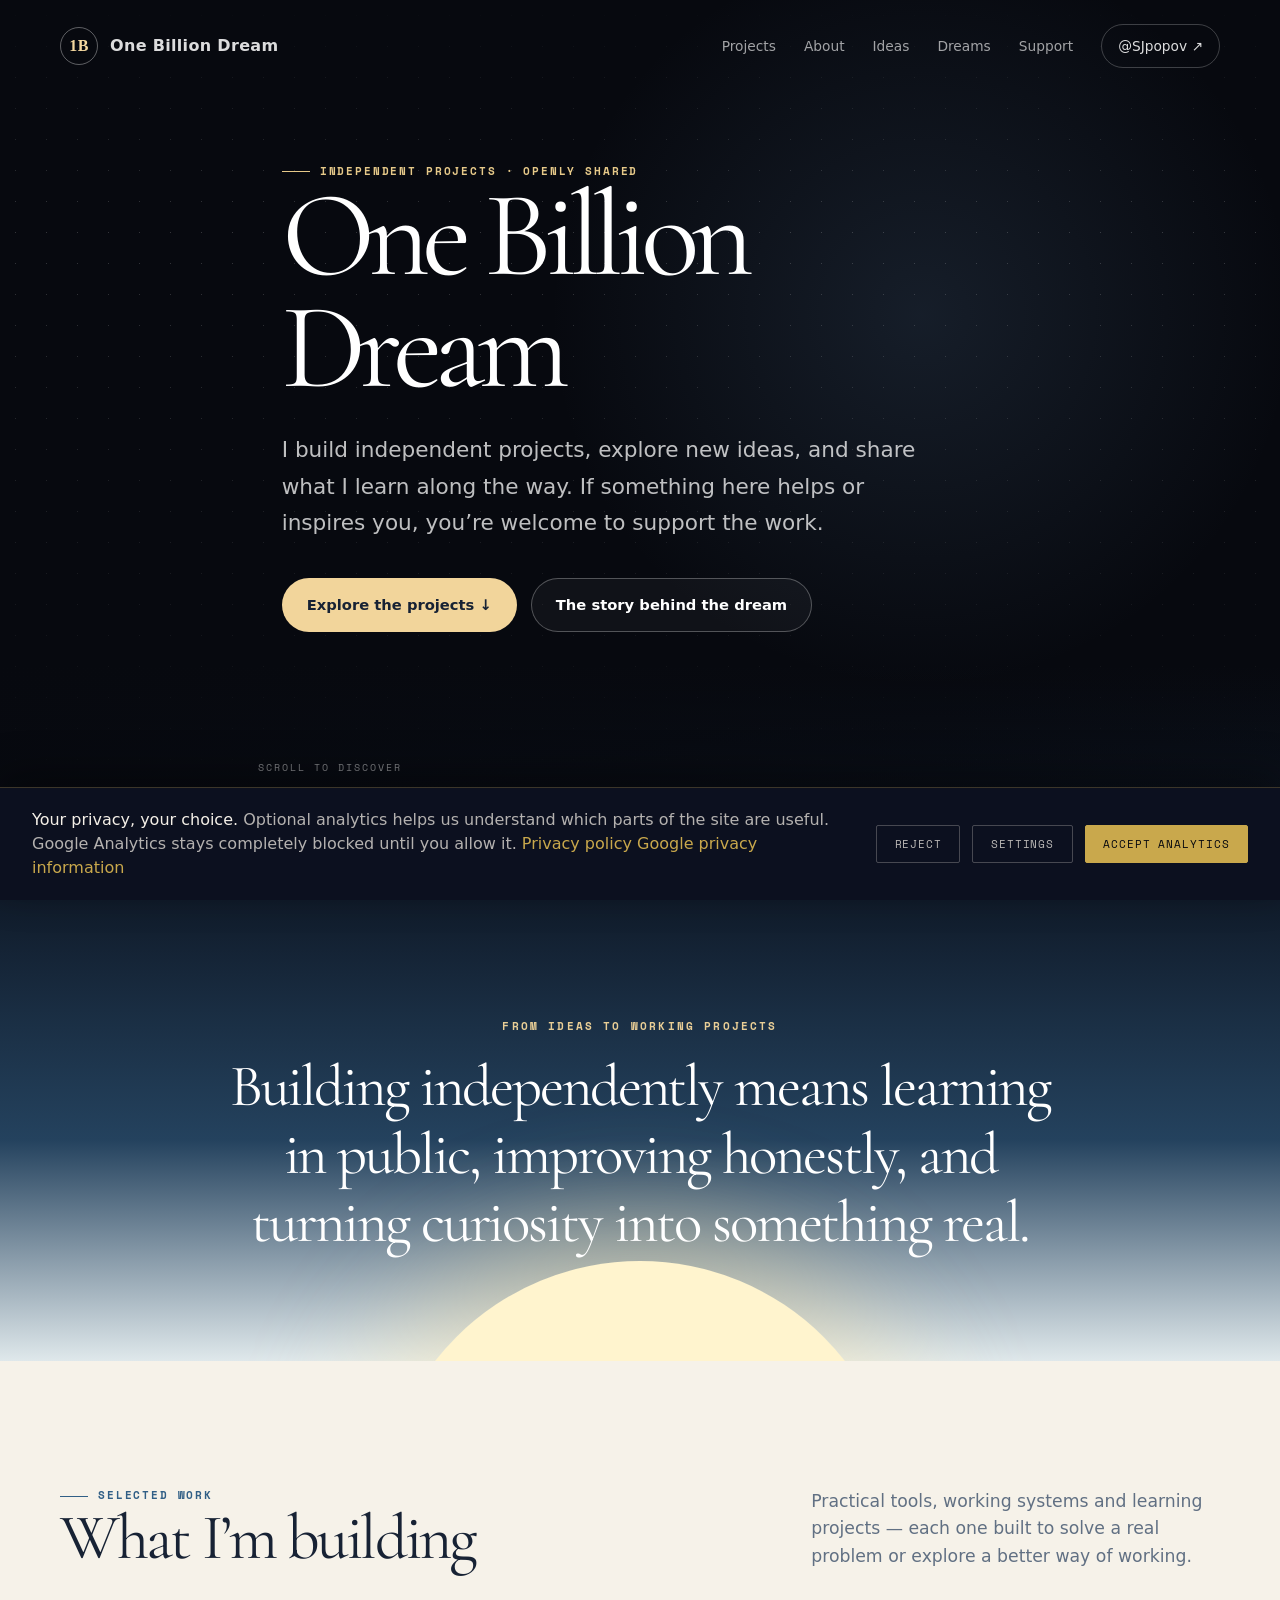
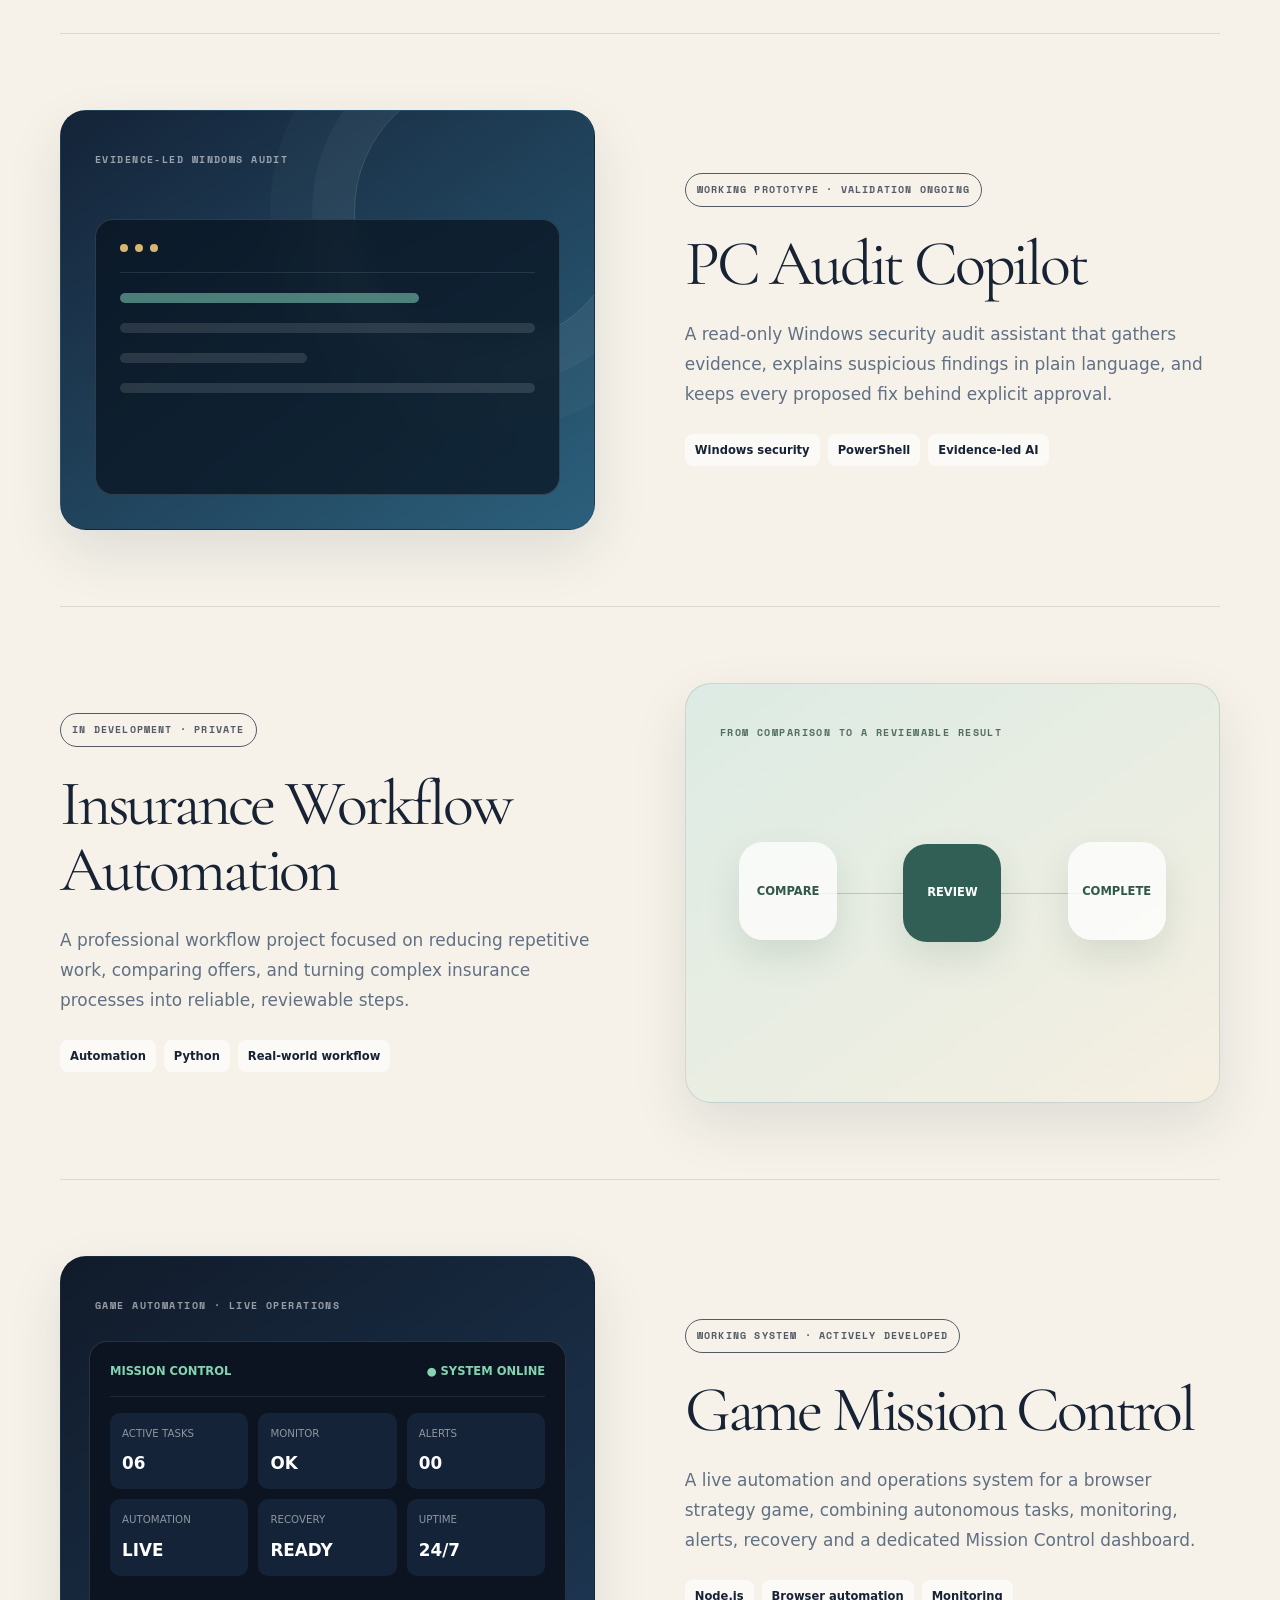
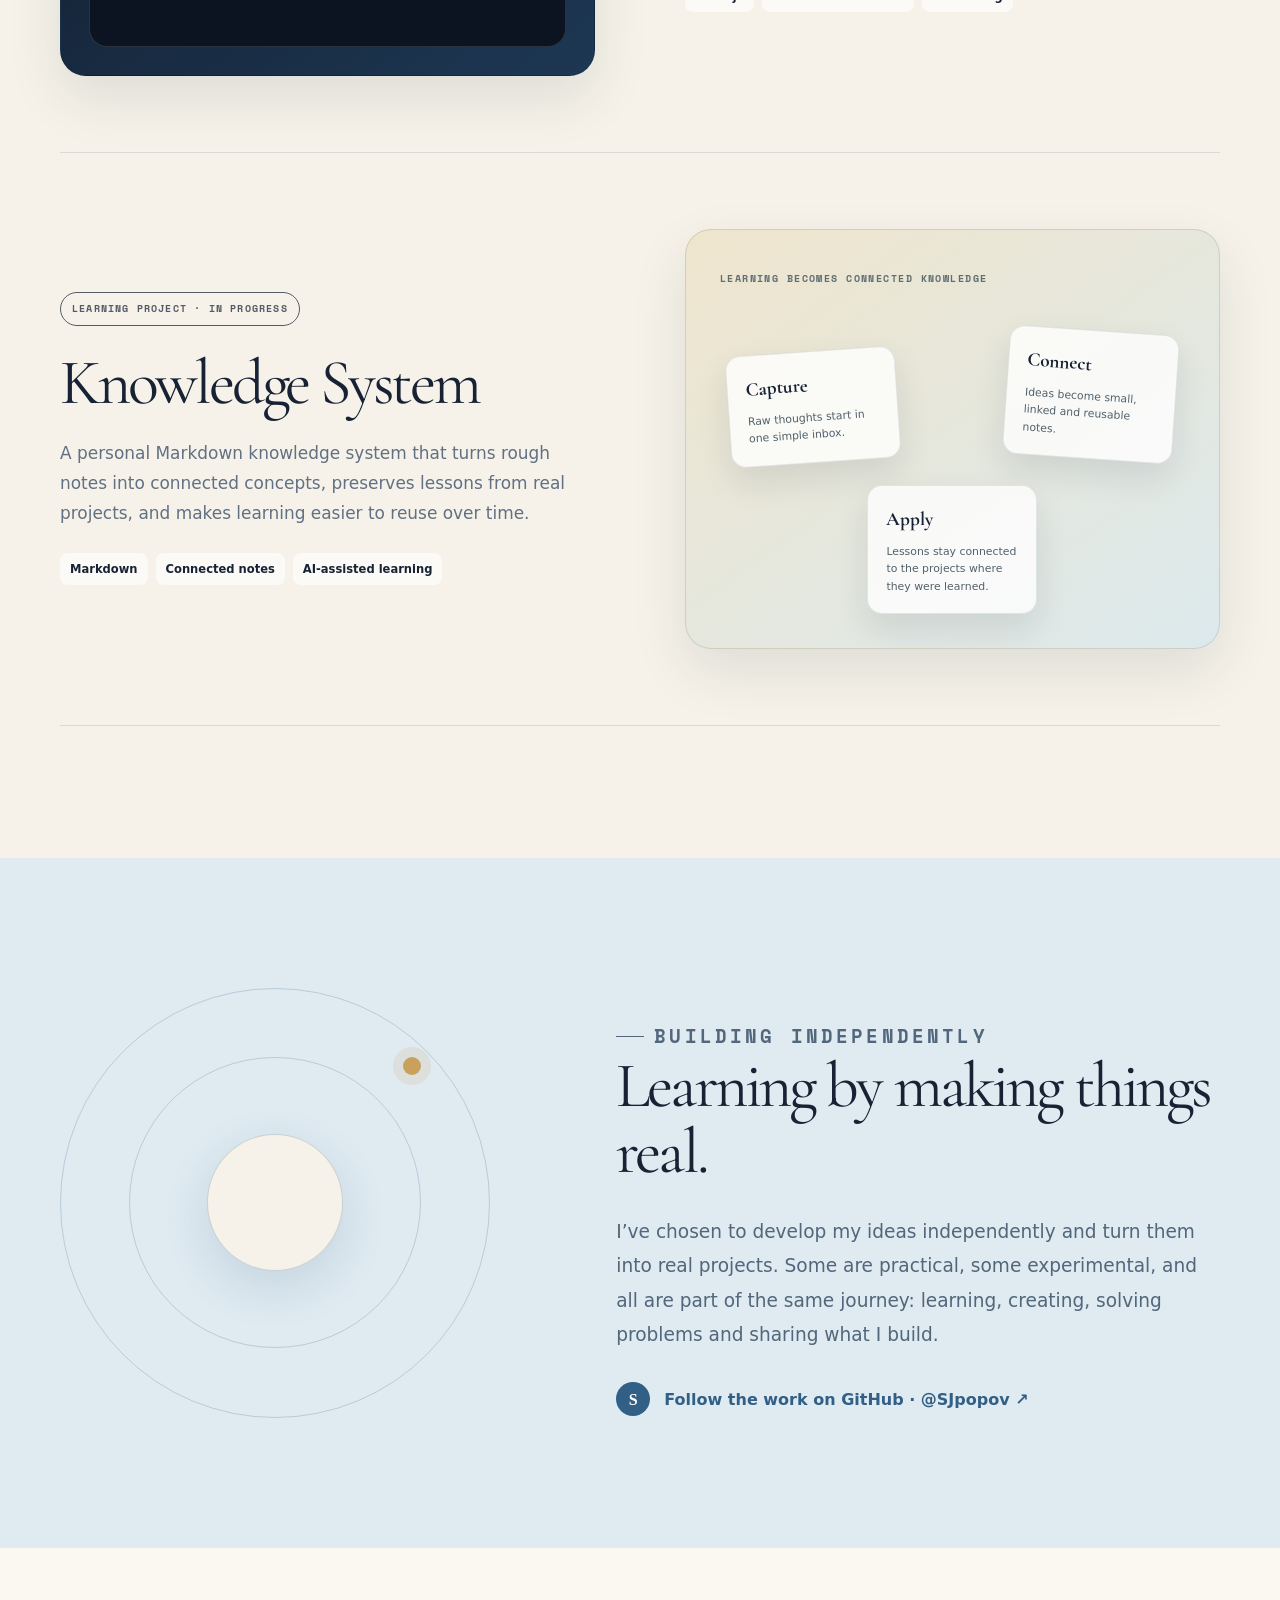
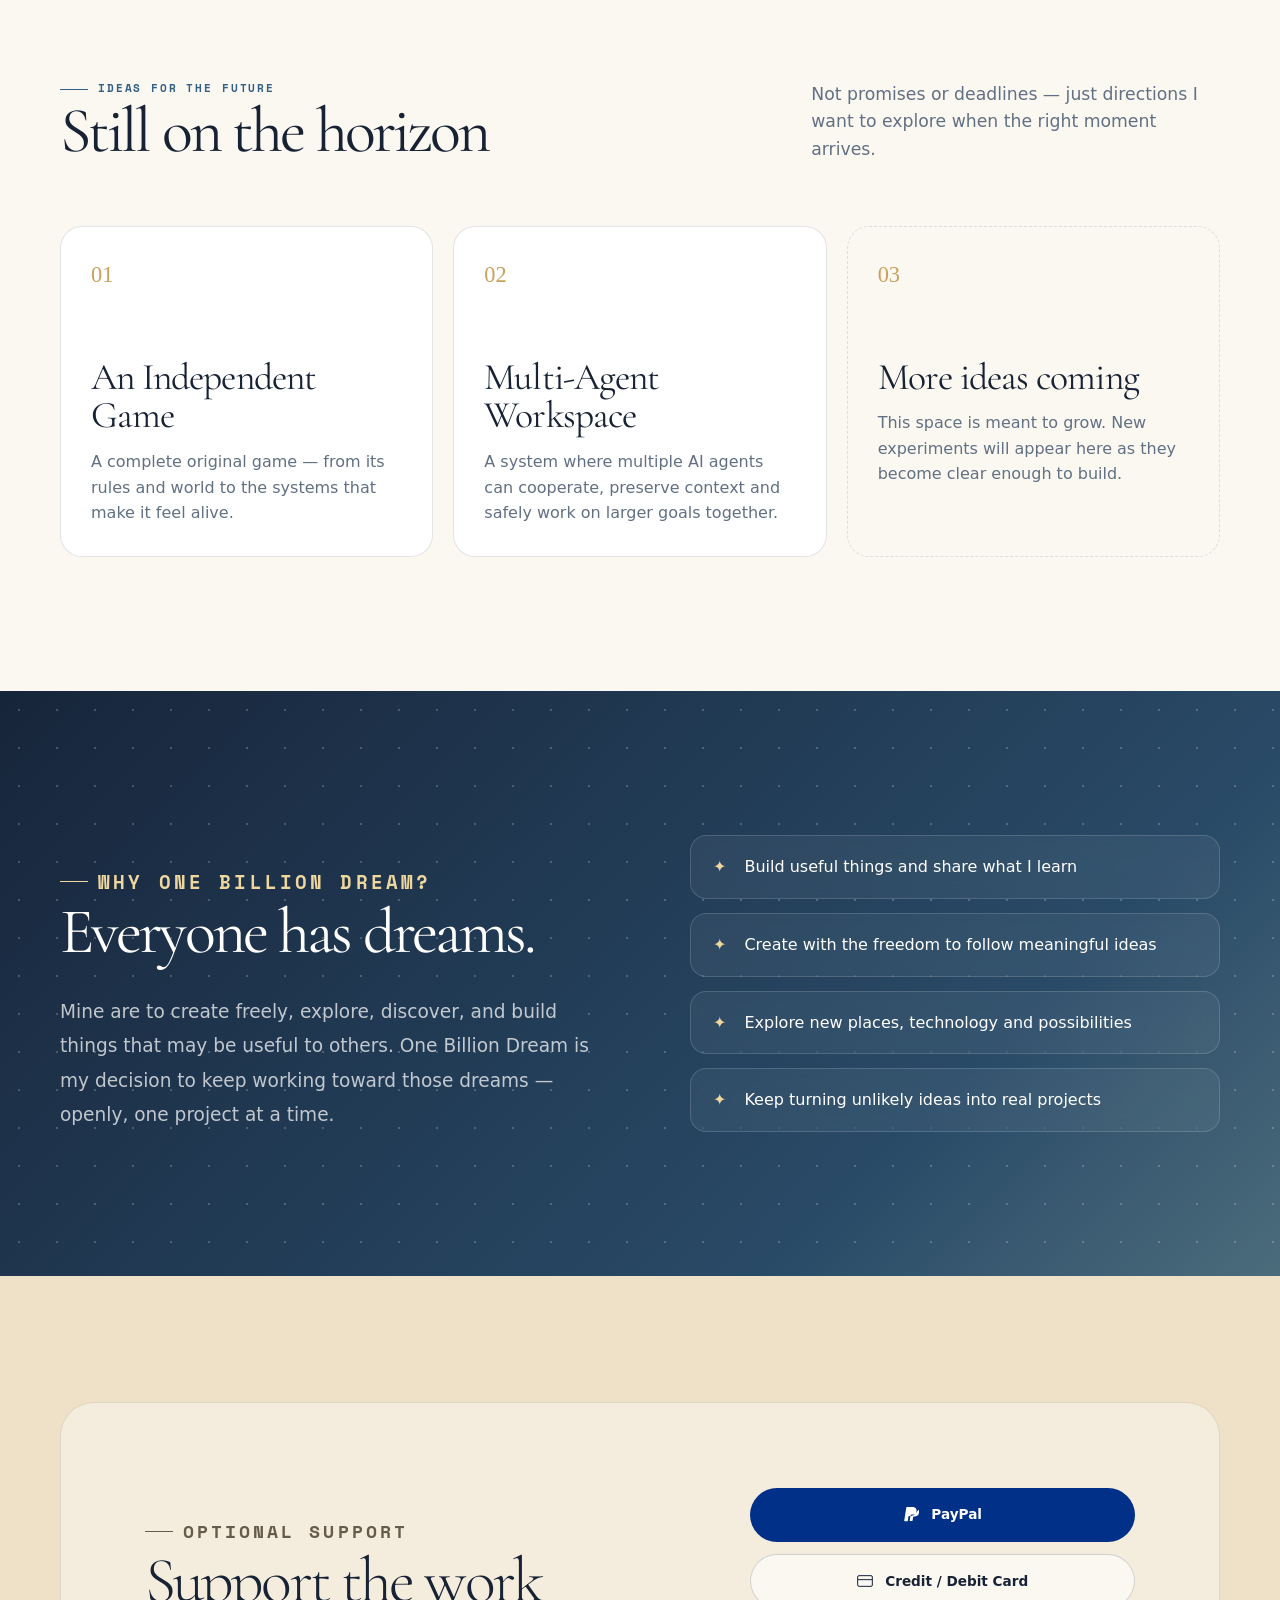
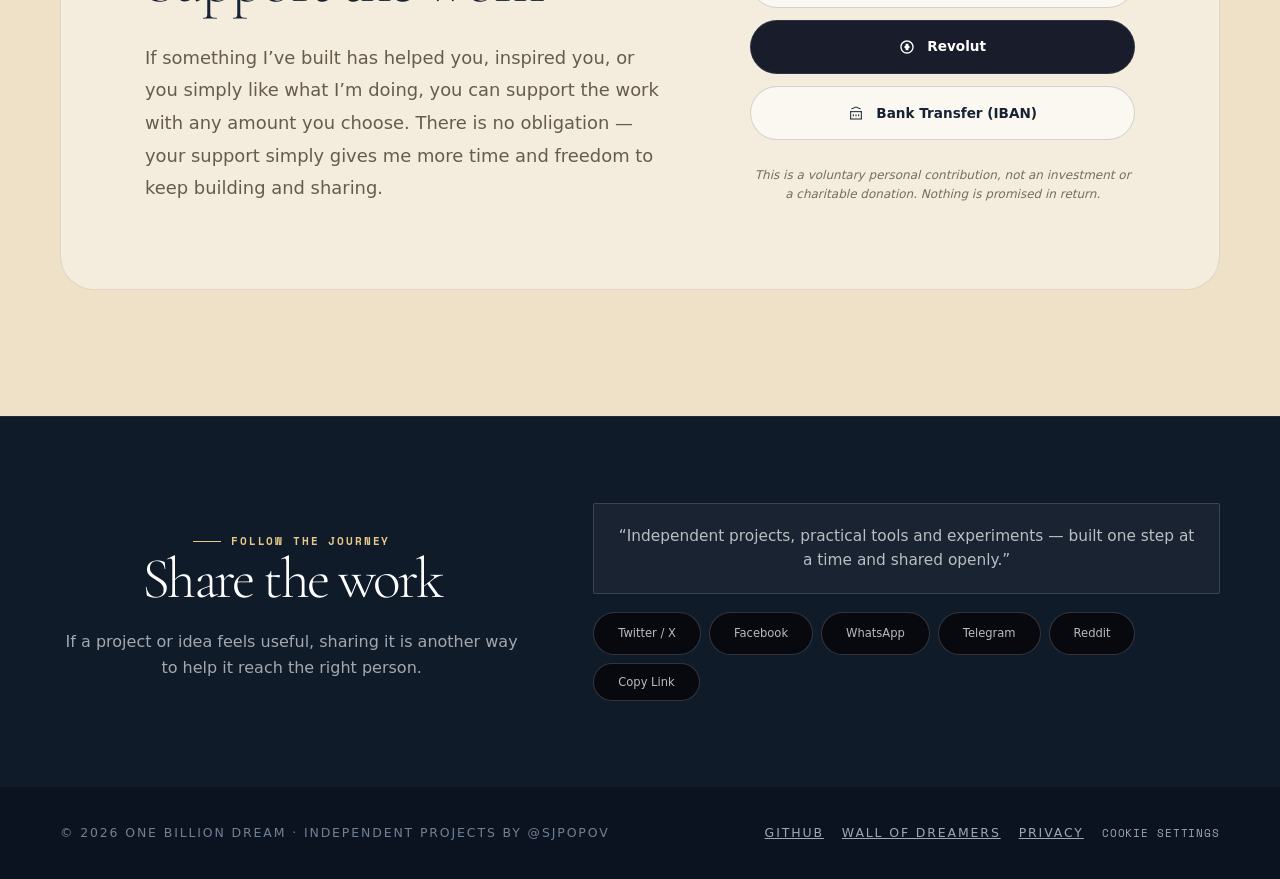
==== index.html @ d1660feb "Redesign site around independent projects" ====
<!DOCTYPE html>
<html lang="en">
<head>
<meta charset="UTF-8">
<meta name="viewport" content="width=device-width, initial-scale=1.0">

<!-- Primary SEO -->
<title>One Billion Dream — Independent Projects by @SJpopov</title>
<meta name="description" content="Independent projects, practical tools and experiments built openly by @SJpopov. Explore the work, follow the journey or support future development.">
<meta name="author" content="One Billion Dream">
<meta name="robots" content="index, follow">
<link rel="canonical" href="https://onebilliondream.com">

<!-- Open Graph (Facebook, LinkedIn, WhatsApp) -->
<meta property="og:type" content="website">
<meta property="og:url" content="https://onebilliondream.com">
<meta property="og:title" content="One Billion Dream — Independent Projects by @SJpopov">
<meta property="og:description" content="Independent projects, practical tools and experiments — built one step at a time and shared openly.">
<link rel="icon" type="image/svg+xml" href="favicon.svg">

<!-- Google Analytics is loaded only after explicit analytics consent. -->
<meta property="og:image" content="https://onebilliondream.com/og-image.png">
<meta property="og:site_name" content="One Billion Dream">
<meta property="og:locale" content="en_US">

<!-- Twitter Card -->
<meta name="twitter:card" content="summary_large_image">
<meta name="twitter:url" content="https://onebilliondream.com">
<meta name="twitter:title" content="One Billion Dream — Independent Projects by @SJpopov">
<meta name="twitter:description" content="Independent projects, practical tools and experiments — built one step at a time and shared openly.">
<meta name="twitter:image" content="https://onebilliondream.com/og-image.png">

<!-- Structured Data (JSON-LD) -->
<script type="application/ld+json">
{
  "@context": "https://schema.org",
  "@type": "WebSite",
  "name": "One Billion Dream",
  "alternateName": ["onebilliondream", "OneBillionDream", "one billion dream"],
  "url": "https://onebilliondream.com",
  "description": "Independent projects, practical tools and experiments built openly by @SJpopov.",
  "sameAs": [
    "https://github.com/SJpopov"
  ],
  "creator": {
    "@type": "Person",
    "name": "SJpopov",
    "url": "https://github.com/SJpopov"
  }
}
</script>
<link rel="preconnect" href="https://fonts.googleapis.com">
<link href="https://fonts.googleapis.com/css2?family=Cormorant+Garamond:ital,wght@0,300;0,400;1,300&family=Space+Mono:wght@400;700&family=Cinzel:wght@400;700&display=swap" rel="stylesheet">
<style>
  *, *::before, *::after { box-sizing: border-box; margin: 0; padding: 0; }
  [hidden] { display: none !important; }

  :root {
    --gold: #c9a84c;
    --gold-dim: #8a6d2f;
    --cream: #f5f0e8;
    --dark: #07090f;
    --dark2: #0d1120;
    --muted: rgba(245,240,232,0.55);
    --blue: #4a9eda;
    --blue-dim: #2c6a9a;
    --blue-glow: rgba(74,158,218,0.12);
  }

  html { scroll-behavior: smooth; }

  body {
    background: var(--dark);
    color: var(--cream);
    font-family: 'Cormorant Garamond', serif;
    font-size: 20px;
    line-height: 1.7;
    overflow-x: hidden;
  }

  /* STARS */
  #stars { position: fixed; inset: 0; z-index: 0; pointer-events: none; }
  .star {
    position: absolute;
    border-radius: 50%;
    background: white;
    animation: twinkle var(--d, 3s) ease-in-out infinite var(--delay, 0s);
    opacity: 0;
  }
  @keyframes twinkle {
    0%, 100% { opacity: 0; }
    50% { opacity: var(--peak, 0.8); }
  }

  /* LAYOUT */
  section { position: relative; z-index: 1; }

  /* HERO */
  #hero {
    min-height: 100vh;
    display: flex;
    flex-direction: column;
    align-items: center;
    justify-content: center;
    text-align: center;
    padding: 2rem;
    position: relative;
    overflow: hidden;
  }

  /* VIDEO BG (two copies cross-fade for a seamless loop) */
  .bg-video {
    position: absolute;
    inset: 0;
    width: 100%;
    height: 100%;
    object-fit: cover;
    object-position: center top;
    z-index: 0;
    opacity: 0.6;
    pointer-events: none;
    transition: opacity 1.4s linear;
  }

  #hero > *:not(.bg-video) {
    position: relative;
    z-index: 2;
  }

  .hero-eyebrow {
    font-family: 'Space Mono', monospace;
    font-size: 11px;
    letter-spacing: 0.25em;
    color: var(--gold);
    text-transform: uppercase;
    margin-bottom: 2rem;
    opacity: 0;
    animation: fadeUp 1s ease forwards 0.3s;
  }

  h1 {
    font-size: clamp(2.5rem, 8vw, 7rem);
    font-weight: 300;
    line-height: 0.95;
    letter-spacing: -0.02em;
    margin-bottom: 2.5rem;
    opacity: 0;
    animation: fadeUp 1.2s ease forwards 0.6s;
  }

  h1 em { font-style: italic; color: #4a9eda; font-family: "Cinzel", serif; display: block; }

  .hero-sub {
    font-size: clamp(1.1rem, 2.5vw, 1.4rem);
    color: var(--muted);
    max-width: 520px;
    margin-bottom: 3rem;
    opacity: 0;
    animation: fadeUp 1.2s ease forwards 0.9s;
  }

  .scroll-hint {
    font-family: 'Space Mono', monospace;
    font-size: 10px;
    letter-spacing: 0.2em;
    color: var(--gold-dim);
    text-transform: uppercase;
    text-decoration: none;
    cursor: pointer;
    position: absolute;
    bottom: 2.5rem;
    animation: bounce 2s ease-in-out infinite;
    opacity: 0;
    animation: fadeIn 1s ease forwards 2s, bounce 2s ease-in-out 3s infinite;
    transition: color 0.2s;
  }
  .scroll-hint:hover { color: var(--gold); }

  @keyframes bounce {
    0%, 100% { transform: translateY(0); }
    50% { transform: translateY(6px); }
  }

  @keyframes fadeUp {
    from { opacity: 0; transform: translateY(24px); }
    to { opacity: 1; transform: translateY(0); }
  }

  @keyframes fadeIn {
    to { opacity: 1; }
  }

  /* COUNTER SECTION */
  #counter-section {
    background: #111827;
    border-top: 1px solid rgba(74,158,218,0.2);
    border-bottom: 1px solid rgba(74,158,218,0.2);
    padding: 4rem 2rem;
    text-align: center;
  }

  .counter-label {
    font-family: 'Space Mono', monospace;
    font-size: 11px;
    letter-spacing: 0.2em;
    color: var(--gold-dim);
    text-transform: uppercase;
    margin-bottom: 1rem;
  }

  .counter-number {
    font-size: clamp(3rem, 8vw, 6rem);
    font-weight: 300;
    color: var(--gold);
    line-height: 1;
    margin-bottom: 0.5rem;
    font-variant-numeric: tabular-nums;
  }

  .counter-sub {
    font-size: 1rem;
    color: var(--muted);
    margin-bottom: 2.5rem;
  }

  .math-row {
    display: flex;
    justify-content: center;
    align-items: center;
    gap: 1rem;
    flex-wrap: wrap;
    font-family: 'Space Mono', monospace;
    font-size: 13px;
    color: var(--muted);
  }

  .math-pill {
    background: rgba(201,168,76,0.08);
    border: 1px solid rgba(201,168,76,0.2);
    border-radius: 2px;
    padding: 0.5rem 1rem;
    color: var(--cream);
    font-size: 12px;
  }

  .math-x { color: var(--gold); font-size: 16px; }

  /* STORY */
  #story {
    max-width: 680px;
    margin: 0 auto;
    padding: 6rem 2rem;
  }

  .section-tag {
    font-family: 'Space Mono', monospace;
    font-size: 10px;
    letter-spacing: 0.25em;
    color: var(--gold-dim);
    text-transform: uppercase;
    margin-bottom: 2rem;
  }

  #story h2 {
    font-size: clamp(2rem, 4vw, 2.8rem);
    font-weight: 300;
    line-height: 1.2;
    margin-bottom: 2rem;
  }

  #story h2 em { font-style: italic; color: var(--gold); }
  .story-link {
    color: var(--blue);
    text-decoration: none;
    border-bottom: 1px solid rgba(74,158,218,0.3);
    transition: border-color 0.2s;
  }
  .story-link:hover { border-color: rgba(74,158,218,0.8); }

  #story p {
    color: rgba(245,240,232,0.75);
    margin-bottom: 1.5rem;
    font-size: 1.15rem;
  }

  #story p strong {
    color: var(--cream);
    font-weight: 400;
  }

  .dreams-list {
    list-style: none;
    margin: 2.5rem 0;
    border-left: 1px solid rgba(201,168,76,0.3);
    padding-left: 2rem;
  }

  .dreams-list li {
    color: rgba(245,240,232,0.75);
    font-size: 1.15rem;
    padding: 0.4rem 0;
    position: relative;
  }

  .dreams-list li::before {
    content: '—';
    color: var(--gold-dim);
    position: absolute;
    left: -1.6rem;
    font-family: 'Space Mono', monospace;
  }

  /* WHAT I'LL DO */
  #whatfor {
    background: #111827;
    border-top: 1px solid rgba(74,158,218,0.12);
    padding: 6rem 2rem;
    text-align: center;
  }

  #whatfor h2 {
    font-size: clamp(2rem, 4vw, 2.8rem);
    font-weight: 300;
    margin-bottom: 0.75rem;
  }

  #whatfor h2 em { font-style: italic; color: var(--gold); }

  .whatfor-note {
    font-size: 1rem;
    color: var(--muted);
    margin-bottom: 3rem;
    font-style: italic;
  }

  .whatfor-grid {
    display: grid;
    grid-template-columns: repeat(auto-fit, minmax(200px, 1fr));
    gap: 1.5rem;
    max-width: 900px;
    margin: 0 auto;
  }

  .whatfor-card {
    background: rgba(201,168,76,0.04);
    border: 1px solid rgba(201,168,76,0.12);
    border-radius: 2px;
    padding: 1.75rem 1.5rem;
    text-align: left;
    transition: border-color 0.3s, background 0.3s;
  }

  .whatfor-card:hover {
    background: rgba(201,168,76,0.08);
    border-color: rgba(201,168,76,0.28);
  }

  .whatfor-card .icon {
    font-size: 1.5rem;
    margin-bottom: 1rem;
    display: block;
  }

  .whatfor-card h3 {
    font-size: 1.1rem;
    font-weight: 400;
    color: var(--cream);
    margin-bottom: 0.4rem;
  }

  .whatfor-card p {
    font-size: 0.9rem;
    color: var(--muted);
    line-height: 1.5;
  }

  /* DONATE */
  #donate {
    max-width: 680px;
    margin: 0 auto;
    padding: 2rem 2rem 6rem;
    text-align: center;
    scroll-margin-top: 20px;
  }

  #donate h2 {
    font-size: clamp(2rem, 4vw, 2.8rem);
    font-weight: 300;
    margin-bottom: 0.75rem;
  }

  #donate h2 em { font-style: italic; color: var(--gold); }

  .donate-sub {
    font-size: 1rem;
    color: var(--muted);
    margin-bottom: 3rem;
  }

  .donate-methods {
    display: flex;
    flex-direction: column;
    gap: 1rem;
    margin-bottom: 2rem;
  }

  .donate-btn {
    display: flex;
    align-items: center;
    justify-content: center;
    gap: 0.75rem;
    padding: 1rem 1.5rem;
    border-radius: 2px;
    font-family: 'Space Mono', monospace;
    font-size: 12px;
    letter-spacing: 0.05em;
    cursor: pointer;
    text-decoration: none;
    border: none;
    transition: all 0.2s;
    width: 100%;
  }

  .btn-paypal {
    background: #003087;
    color: #fff;
  }
  .btn-paypal:hover { background: #002069; }

  .btn-card {
    background: rgba(245,240,232,0.06);
    color: var(--cream);
    border: 1px solid rgba(245,240,232,0.15);
  }
  .btn-card:hover { background: rgba(245,240,232,0.12); }

  .btn-revolut {
    background: #191c2a;
    color: #fff;
    border: 1px solid rgba(255,255,255,0.1);
  }
  .btn-revolut:hover { background: #0f1118; }

  .btn-crypto {
    background: #f7931a;
    color: #fff;
  }
  .btn-crypto:hover { background: #d97d12; }

  .btn-bank {
    background: var(--dark);
    color: var(--cream);
    border: 1px solid rgba(201,168,76,0.25);
  }
  .btn-bank:hover { background: rgba(201,168,76,0.08); }
  .play-link:hover { opacity: 1 !important; }

  .donate-fine {
    font-size: 0.85rem;
    color: var(--muted);
    font-style: italic;
  }

  /* BANK MODAL */
  .modal-overlay {
    display: none;
    position: fixed;
    inset: 0;
    background: rgba(7,9,15,0.9);
    z-index: 100;
    align-items: center;
    justify-content: center;
    padding: 2rem;
  }
  .modal-overlay.open { display: flex; }

  .modal {
    background: var(--dark);
    border: 1px solid rgba(201,168,76,0.2);
    border-radius: 2px;
    padding: 2.5rem;
    max-width: 480px;
    width: 100%;
    position: relative;
  }

  .modal h3 {
    font-size: 1.5rem;
    font-weight: 300;
    margin-bottom: 1.5rem;
    color: var(--gold);
  }

  .modal-row {
    display: flex;
    justify-content: space-between;
    border-bottom: 1px solid rgba(245,240,232,0.08);
    padding: 0.6rem 0;
    font-size: 0.95rem;
  }

  .modal-row span:first-child {
    font-family: 'Space Mono', monospace;
    font-size: 10px;
    letter-spacing: 0.1em;
    color: var(--muted);
    text-transform: uppercase;
    align-self: center;
  }

  .modal-row span:last-child {
    color: var(--cream);
    text-align: right;
  }

  .modal-close {
    position: absolute;
    top: 1rem;
    right: 1.25rem;
    background: none;
    border: none;
    color: var(--muted);
    font-size: 1.5rem;
    cursor: pointer;
    line-height: 1;
  }

  .modal-close:hover { color: var(--cream); }

  /* SHARE */
  #share {
    background: var(--dark2);
    border-top: 1px solid rgba(201,168,76,0.1);
    padding: 5rem 2rem;
    text-align: center;
  }

  #share h2 {
    font-size: clamp(1.8rem, 4vw, 2.5rem);
    font-weight: 300;
    margin-bottom: 0.75rem;
  }

  #share h2 em { font-style: italic; color: var(--gold); }

  .share-sub {
    font-size: 1rem;
    color: var(--muted);
    margin-bottom: 2.5rem;
  }

  .share-text-box {
    background: rgba(245,240,232,0.04);
    border: 1px solid rgba(201,168,76,0.15);
    border-radius: 2px;
    padding: 1.25rem 1.5rem;
    font-size: 1rem;
    color: rgba(245,240,232,0.7);
    font-style: italic;
    max-width: 540px;
    margin: 0 auto 2rem;
    line-height: 1.6;
  }

  .share-btns {
    display: flex;
    justify-content: center;
    gap: 1rem;
    flex-wrap: wrap;
  }

  .share-btn {
    background: var(--dark);
    border: 1px solid rgba(201,168,76,0.3);
    color: var(--cream);
    font-family: 'Space Mono', monospace;
    font-size: 11px;
    letter-spacing: 0.1em;
    text-transform: uppercase;
    padding: 0.7rem 1.5rem;
    border-radius: 2px;
    cursor: pointer;
    text-decoration: none;
    transition: all 0.2s;
    display: inline-block;
  }

  .share-btn:hover {
    background: var(--gold);
    border-color: var(--gold);
    color: var(--dark);
  }

  .hero-cta {
    display: inline-block;
    font-family: 'Space Mono', monospace;
    font-size: 13px;
    letter-spacing: 0.15em;
    text-transform: uppercase;
    text-decoration: none;
    color: var(--dark);
    background: var(--gold);
    border: 1px solid var(--gold);
    padding: 1rem 2.5rem;
    border-radius: 2px;
    margin-bottom: 3rem;
    opacity: 0;
    animation: fadeUp 1.2s ease forwards 1.1s;
    transition: background 0.2s, color 0.2s, transform 0.2s;
  }

  .hero-cta:hover {
    background: var(--dark);
    color: var(--gold);
    transform: translateY(-2px);
  }

  /* PRIVACY CONTROLS */
  .consent-banner {
    position: fixed;
    bottom: 0;
    left: 0;
    right: 0;
    z-index: 200;
    display: flex;
    align-items: center;
    justify-content: space-between;
    gap: 1.5rem;
    flex-wrap: wrap;
    padding: 1.25rem 2rem;
    background: rgba(13,17,32,0.98);
    border-top: 1px solid rgba(201,168,76,0.25);
    box-shadow: 0 -12px 40px rgba(0,0,0,0.35);
  }

  .consent-copy {
    flex: 1;
    min-width: 240px;
    font-size: 1rem;
    color: rgba(245,240,232,0.72);
    line-height: 1.5;
  }

  .consent-copy strong {
    color: var(--cream);
    font-weight: 400;
  }

  .consent-copy a {
    color: var(--gold);
    text-decoration: none;
  }

  .consent-actions {
    display: flex;
    align-items: center;
    gap: 0.75rem;
    flex-wrap: wrap;
  }

  .consent-btn,
  .cookie-settings-link {
    border-radius: 2px;
    font-family: 'Space Mono', monospace;
    font-size: 11px;
    letter-spacing: 0.08em;
    text-transform: uppercase;
    cursor: pointer;
    transition: all 0.2s;
  }

  .consent-btn {
    padding: 0.65rem 1.1rem;
  }

  .consent-btn-primary {
    background: var(--gold);
    border: 1px solid var(--gold);
    color: var(--dark);
  }

  .consent-btn-secondary {
    background: transparent;
    border: 1px solid rgba(245,240,232,0.25);
    color: rgba(245,240,232,0.75);
  }

  .consent-btn:hover,
  .consent-btn:focus-visible {
    border-color: var(--gold);
    outline: none;
  }

  .consent-overlay {
    position: fixed;
    inset: 0;
    z-index: 210;
    display: flex;
    align-items: center;
    justify-content: center;
    padding: 1.5rem;
    background: rgba(3,5,10,0.88);
  }

  .consent-panel {
    position: relative;
    width: min(560px, 100%);
    max-height: 90vh;
    overflow-y: auto;
    padding: 2rem;
    background: var(--dark2);
    border: 1px solid rgba(201,168,76,0.3);
    border-radius: 3px;
    box-shadow: 0 24px 80px rgba(0,0,0,0.55);
  }

  .consent-panel h2 {
    margin-bottom: 0.5rem;
    color: var(--cream);
    font-size: 1.8rem;
    font-weight: 300;
  }

  .consent-panel-intro {
    margin-bottom: 1.5rem;
    color: var(--muted);
    font-size: 1rem;
  }

  .consent-option {
    display: flex;
    align-items: flex-start;
    justify-content: space-between;
    gap: 1.5rem;
    padding: 1rem 0;
    border-top: 1px solid rgba(245,240,232,0.08);
  }

  .consent-option h3 {
    color: var(--cream);
    font-family: 'Space Mono', monospace;
    font-size: 11px;
    font-weight: 400;
    letter-spacing: 0.08em;
    text-transform: uppercase;
  }

  .consent-option p {
    margin-top: 0.35rem;
    color: var(--muted);
    font-size: 0.9rem;
    line-height: 1.45;
  }

  .consent-option input {
    width: 20px;
    height: 20px;
    margin-top: 0.2rem;
    flex: 0 0 auto;
    accent-color: var(--gold);
  }

  .consent-option-status {
    flex: 0 0 auto;
    color: var(--gold);
    font-family: 'Space Mono', monospace;
    font-size: 10px;
    letter-spacing: 0.08em;
    text-transform: uppercase;
  }

  .consent-panel-actions {
    display: flex;
    justify-content: flex-end;
    gap: 0.75rem;
    margin-top: 1.5rem;
    flex-wrap: wrap;
  }

  .cookie-settings-link {
    padding: 0;
    background: transparent;
    border: 0;
    color: rgba(245,240,232,0.35);
  }

  .cookie-settings-link:hover,
  .cookie-settings-link:focus-visible {
    color: var(--gold);
    outline: none;
  }

  /* FOOTER */
  footer {
    text-align: center;
    padding: 2.5rem;
    font-family: 'Space Mono', monospace;
    font-size: 10px;
    letter-spacing: 0.15em;
    color: rgba(245,240,232,0.2);
    text-transform: uppercase;
    position: relative;
    z-index: 1;
  }

  /* DIVIDER */
  .divider {
    width: 40px;
    height: 1px;
    background: rgba(201,168,76,0.3);
    margin: 0 auto 2rem;
  }

  @media (max-width: 600px) {
    .math-row { gap: 0.5rem; }
    .math-pill { font-size: 10px; padding: 0.4rem 0.7rem; }
    .whatfor-grid { grid-template-columns: 1fr 1fr; }

    body { font-size: 18px; }

    h1 { font-size: clamp(3.2rem, 16vw, 5rem); }

    #hero { padding: 1.5rem; }
    .hero-eyebrow { font-size: 11px; margin-bottom: 1.2rem; }
    .hero-sub { font-size: 1.15rem; margin-bottom: 2rem; }
    .hero-cta { padding: 1rem 2rem; font-size: 13px; }

    #story { padding: 4rem 1.5rem; }
    #story h2 { font-size: 2.2rem; }
    #story p { font-size: 1.1rem; }
    .dreams-list li { font-size: 1.1rem; }

    #counter-section { padding: 3rem 1.5rem; }
    .counter-number { font-size: clamp(2.5rem, 10vw, 4rem); }

    #whatfor { padding: 4rem 1.5rem; }
    #whatfor h2 { font-size: 2.2rem; }
    .whatfor-grid { grid-template-columns: 1fr; }
    .whatfor-card h3 { font-size: 1.15rem; }
    .whatfor-card p { font-size: 1rem; }

    #donate { padding: 2rem 1.5rem 4rem; }
    #donate h2 { font-size: 2.2rem; }
    .donate-sub { font-size: 1rem; }
    .donate-btn { font-size: 13px; padding: 1rem 1rem; }

    #share { padding: 3rem 1.5rem; }
    #share h2 { font-size: 2rem; }
    .share-sub { font-size: 1rem; }
    .share-btns { gap: 0.5rem; }
    .share-btn { font-size: 11px; padding: 0.7rem 1rem; }
    .share-text-box { font-size: 1rem; }
    .consent-banner { align-items: stretch; padding: 1rem; }
    .consent-actions { display: grid; grid-template-columns: 1fr 1fr; width: 100%; }
    .consent-actions .consent-btn-primary { grid-column: 1 / -1; }
    .consent-btn { width: 100%; }
    .consent-panel { padding: 1.5rem; }
    .consent-panel-actions { display: grid; grid-template-columns: 1fr; }

    .section-tag { font-size: 11px; }

    .modal { padding: 1.5rem; margin: 1rem; }
    .modal h3 { font-size: 1.4rem; }
    .modal-row { flex-direction: column; gap: 0.3rem; padding: 0.5rem 0; }
    .modal-row span:first-child { font-size: 11px; }
    .modal-row span:last-child { text-align: left; font-size: 0.95rem; }
  }

  /* Respect users who prefer less motion (accessibility) */
  @media (prefers-reduced-motion: reduce) {
    *, *::before, *::after {
      animation-duration: 0.01ms !important;
      animation-iteration-count: 1 !important;
      transition-duration: 0.01ms !important;
    }
    html { scroll-behavior: auto; }
  }
</style>
<link rel="stylesheet" href="/site.css">
</head>
<body>

<div id="stars" aria-hidden="true"></div>

<header class="site-nav">
  <div class="shell nav-inner">
    <a class="brand" href="#top" aria-label="One Billion Dream home">
      <span class="brand-mark">1B</span>
      <span>One Billion Dream</span>
    </a>
    <nav class="nav-links" aria-label="Main navigation">
      <a href="#projects">Projects</a>
      <a href="#about">About</a>
      <a href="#ideas">Ideas</a>
      <a href="#dreams">Dreams</a>
      <a href="#donate">Support</a>
      <a class="nav-github" href="https://github.com/SJpopov" target="_blank" rel="noopener noreferrer">@SJpopov ↗</a>
    </nav>
  </div>
</header>

<main class="site-main">
  <section id="hero">
    <video id="hero-video" class="bg-video" autoplay muted playsinline aria-hidden="true" tabindex="-1">
      <source src="857251-hd_1620_1080_25fps.mp4#t=0.001" type="video/mp4">
    </video>
    <video id="hero-video-b" class="bg-video" muted playsinline preload="auto" aria-hidden="true" tabindex="-1" style="opacity:0;">
      <source src="857251-hd_1620_1080_25fps.mp4#t=0.001" type="video/mp4">
    </video>
    <div class="hero-overlay"></div>
    <div class="star-noise"></div>
    <div class="hero-content" id="top">
      <div class="hero-copy">
        <p class="eyebrow">Independent projects · openly shared</p>
        <h1>One Billion Dream</h1>
        <p class="hero-lede">I build independent projects, explore new ideas, and share what I learn along the way. If something here helps or inspires you, you’re welcome to support the work.</p>
        <div class="hero-actions">
          <a class="site-button site-button-primary" href="#projects">Explore the projects ↓</a>
          <a class="site-button site-button-secondary" href="#dreams">The story behind the dream</a>
        </div>
      </div>
    </div>
    <a href="#introduction" class="scroll-hint">Scroll to discover</a>
  </section>

  <section class="dawn" id="introduction" aria-label="Introduction">
    <div class="shell dawn-quote">
      <span>From ideas to working projects</span>
      <p>Building independently means learning in public, improving honestly, and turning curiosity into something real.</p>
    </div>
  </section>

  <section id="projects">
    <div class="shell">
      <div class="section-head">
        <div>
          <p class="eyebrow">Selected work</p>
          <h2>What I’m building</h2>
        </div>
        <p>Practical tools, working systems and learning projects — each one built to solve a real problem or explore a better way of working.</p>
      </div>

      <div class="project-stack">
        <article class="project-story" id="pc-audit-copilot">
          <div class="project-visual audit-visual" aria-label="Conceptual PC Audit Copilot report preview">
            <span class="visual-label">Evidence-led Windows audit</span>
            <div class="audit-radar"></div>
            <div class="audit-window">
              <div class="window-top"><i></i><i></i><i></i></div>
              <div class="audit-line good"></div><div class="audit-line"></div><div class="audit-line short"></div><div class="audit-line"></div>
            </div>
          </div>
          <div class="project-copy">
            <span class="status">Working prototype · validation ongoing</span>
            <h3>PC Audit Copilot</h3>
            <p>A read-only Windows security audit assistant that gathers evidence, explains suspicious findings in plain language, and keeps every proposed fix behind explicit approval.</p>
            <div class="card-meta"><span>Windows security</span><span>PowerShell</span><span>Evidence-led AI</span></div>
          </div>
        </article>

        <article class="project-story reverse" id="insurance-workflow-automation">
          <div class="project-visual workflow-visual" aria-label="Conceptual insurance workflow diagram">
            <span class="visual-label">From comparison to a reviewable result</span>
            <div class="flow-line"></div>
            <div class="flow-node one">COMPARE</div><div class="flow-node two">REVIEW</div><div class="flow-node three">COMPLETE</div>
          </div>
          <div class="project-copy">
            <span class="status">In development · private</span>
            <h3>Insurance Workflow Automation</h3>
            <p>A professional workflow project focused on reducing repetitive work, comparing offers, and turning complex insurance processes into reliable, reviewable steps.</p>
            <div class="card-meta"><span>Automation</span><span>Python</span><span>Real-world workflow</span></div>
          </div>
        </article>

        <article class="project-story" id="game-mission-control">
          <div class="project-visual mission-visual" aria-label="Conceptual Game Mission Control dashboard">
            <span class="visual-label">Game automation · live operations</span>
            <div class="mission-screen">
              <div class="mission-status"><span>MISSION CONTROL</span><span>● SYSTEM ONLINE</span></div>
              <div class="mission-grid">
                <div class="mission-metric">ACTIVE TASKS<strong>06</strong></div><div class="mission-metric">MONITOR<strong>OK</strong></div><div class="mission-metric">ALERTS<strong>00</strong></div>
                <div class="mission-metric">AUTOMATION<strong>LIVE</strong></div><div class="mission-metric">RECOVERY<strong>READY</strong></div><div class="mission-metric">UPTIME<strong>24/7</strong></div>
              </div>
            </div>
          </div>
          <div class="project-copy">
            <span class="status">Working system · actively developed</span>
            <h3>Game Mission Control</h3>
            <p>A live automation and operations system for a browser strategy game, combining autonomous tasks, monitoring, alerts, recovery and a dedicated Mission Control dashboard.</p>
            <div class="card-meta"><span>Node.js</span><span>Browser automation</span><span>Monitoring</span></div>
          </div>
        </article>

        <article class="project-story reverse" id="knowledge-system">
          <div class="project-visual knowledge-visual" aria-label="Conceptual connected knowledge notes">
            <span class="visual-label">Learning becomes connected knowledge</span>
            <div class="note-card a"><strong>Capture</strong>Raw thoughts start in one simple inbox.</div>
            <div class="note-card b"><strong>Connect</strong>Ideas become small, linked and reusable notes.</div>
            <div class="note-card c"><strong>Apply</strong>Lessons stay connected to the projects where they were learned.</div>
          </div>
          <div class="project-copy">
            <span class="status">Learning project · in progress</span>
            <h3>Knowledge System</h3>
            <p>A personal Markdown knowledge system that turns rough notes into connected concepts, preserves lessons from real projects, and makes learning easier to reuse over time.</p>
            <div class="card-meta"><span>Markdown</span><span>Connected notes</span><span>AI-assisted learning</span></div>
          </div>
        </article>
      </div>
    </div>
  </section>

  <section id="about">
    <div class="shell about-grid">
      <div class="orbit-art" aria-hidden="true"><span class="orbit-dot"></span></div>
      <div class="about-copy">
        <p class="eyebrow">Building independently</p>
        <h2>Learning by making things real.</h2>
        <p>I’ve chosen to develop my ideas independently and turn them into real projects. Some are practical, some experimental, and all are part of the same journey: learning, creating, solving problems and sharing what I build.</p>
        <a class="signature" href="https://github.com/SJpopov" target="_blank" rel="noopener noreferrer"><span class="mini-mark">S</span> Follow the work on GitHub · @SJpopov ↗</a>
      </div>
    </div>
  </section>

  <section id="ideas">
    <div class="shell">
      <div class="section-head">
        <div>
          <p class="eyebrow">Ideas for the future</p>
          <h2>Still on the horizon</h2>
        </div>
        <p>Not promises or deadlines — just directions I want to explore when the right moment arrives.</p>
      </div>
      <div class="idea-grid">
        <article class="idea-card"><span class="idea-number">01</span><h3>An Independent Game</h3><p>A complete original game — from its rules and world to the systems that make it feel alive.</p></article>
        <article class="idea-card"><span class="idea-number">02</span><h3>Multi-Agent Workspace</h3><p>A system where multiple AI agents can cooperate, preserve context and safely work on larger goals together.</p></article>
        <article class="idea-card ghost"><span class="idea-number">03</span><h3>More ideas coming</h3><p>This space is meant to grow. New experiments will appear here as they become clear enough to build.</p></article>
      </div>
    </div>
  </section>

  <section id="dreams">
    <div class="shell dreams-grid">
      <div class="dreams-copy">
        <p class="eyebrow">Why One Billion Dream?</p>
        <h2>Everyone has dreams.</h2>
        <p>Mine are to create freely, explore, discover, and build things that may be useful to others. One Billion Dream is my decision to keep working toward those dreams — openly, one project at a time.</p>
      </div>
      <div class="dream-list" aria-label="Dreams">
        <div class="dream-item"><i>✦</i><span>Build useful things and share what I learn</span></div>
        <div class="dream-item"><i>✦</i><span>Create with the freedom to follow meaningful ideas</span></div>
        <div class="dream-item"><i>✦</i><span>Explore new places, technology and possibilities</span></div>
        <div class="dream-item"><i>✦</i><span>Keep turning unlikely ideas into real projects</span></div>
      </div>
    </div>
  </section>

<!-- DONATE -->
<section id="donate">
  <div class="shell support-panel">
    <div class="support-copy">
      <p class="eyebrow">Optional support</p>
      <h2>Support the work</h2>
      <p>If something I’ve built has helped you, inspired you, or you simply like what I’m doing, you can support the work with any amount you choose. There is no obligation — your support simply gives me more time and freedom to keep building and sharing.</p>
    </div>
    <div class="donate-methods">
    <a id="paypal-btn" class="donate-btn btn-paypal" href="https://www.paypal.com/donate?hosted_button_id=8S8HPJ6H47EYA&locale.x=en_US" target="_blank" rel="noopener noreferrer">
      <svg width="16" height="16" viewBox="0 0 24 24" fill="white"><path d="M7.076 21.337H2.47a.641.641 0 0 1-.633-.74L4.944.901C5.026.382 5.474 0 5.998 0h7.46c2.57 0 4.578.543 5.69 1.81 1.01 1.15 1.304 2.42 1.012 4.287-.023.143-.047.288-.077.437-.983 5.05-4.349 6.797-8.647 6.797h-2.19c-.524 0-.968.382-1.05.9l-1.12 7.106zm14.146-14.42a3.35 3.35 0 0 0-.607-.541c-.013.076-.026.175-.041.254-.59 3.025-2.566 4.643-5.813 4.643H12.55c-.524 0-.968.382-1.05.9L10.317 18.5l-.314 1.988a.407.407 0 0 0 .403.469h3.096c.452 0 .836-.33.906-.777l.037-.193.72-4.568.046-.252a.915.915 0 0 1 .905-.777h.57c3.694 0 6.586-1.5 7.43-5.84.352-1.808.17-3.317-.894-4.381z"/></svg>
      PayPal
    </a>
    <button id="card-btn" class="donate-btn btn-card" data-open-modal="card-modal">
      <svg width="16" height="16" viewBox="0 0 24 24" fill="none" stroke="currentColor" stroke-width="1.5"><rect x="1" y="4" width="22" height="16" rx="2"/><line x1="1" y1="10" x2="23" y2="10"/></svg>
      Credit / Debit Card
    </button>
    <a id="revolut-btn" class="donate-btn btn-revolut" href="https://revolut.me/stefanjpopov" target="_blank" rel="noopener noreferrer">
      <svg width="16" height="16" viewBox="0 0 24 24" fill="white"><path d="M12 2C6.48 2 2 6.48 2 12s4.48 10 10 10 10-4.48 10-10S17.52 2 12 2zm0 18c-4.41 0-8-3.59-8-8s3.59-8 8-8 8 3.59 8 8-3.59 8-8 8z"/><path d="M10 7h4v2.5l2.5 2.5L14 14.5V17h-4v-2.5L7.5 12l2.5-2.5V7z"/></svg>
      Revolut
    </a>
    <!-- Temporarily disabled: remove only the `hidden` attribute after wallet access and networks are verified. -->
    <button id="crypto-btn" class="donate-btn btn-crypto" data-open-modal="crypto-modal" hidden>
      <svg width="16" height="16" viewBox="0 0 24 24" fill="white"><path d="M23.638 14.904c-1.602 6.43-8.113 10.34-14.542 8.736C2.67 22.05-1.244 15.525.362 9.105 1.962 2.67 8.475-1.243 14.9.358c6.43 1.605 10.342 8.115 8.738 14.548v-.002zm-6.35-4.613c.24-1.59-.974-2.45-2.64-3.03l.54-2.153-1.315-.33-.525 2.107c-.345-.087-.705-.167-1.064-.25l.526-2.127-1.32-.33-.54 2.165c-.285-.067-.565-.132-.84-.2l-1.815-.45-.35 1.407s.974.225.955.236c.535.136.63.486.615.766l-1.477 5.92c-.075.166-.24.406-.614.314.015.02-.96-.24-.96-.24l-.66 1.51 1.71.426.93.242-.54 2.19 1.32.327.54-2.17c.36.1.705.19 1.05.273l-.51 2.154 1.32.33.545-2.19c2.24.427 3.93.257 4.64-1.774.57-1.637-.03-2.58-1.217-3.196.854-.193 1.5-.76 1.68-1.93h.01zm-3.01 4.22c-.404 1.64-3.157.75-4.05.53l.72-2.9c.896.23 3.757.67 3.33 2.37zm.41-4.24c-.37 1.49-2.662.735-3.405.55l.654-2.64c.744.18 3.137.524 2.75 2.084v.006z"/></svg>
      Crypto (BTC / ETH / USDT)
    </button>
    <button class="donate-btn btn-bank" data-open-modal="bank-modal">
      <svg width="16" height="16" viewBox="0 0 24 24" fill="none" stroke="currentColor" stroke-width="1.5"><path d="M3 21h18M3 10h18M5 6l7-3 7 3M4 10v11M20 10v11M8 14v3M12 14v3M16 14v3"/></svg>
      Bank Transfer (IBAN)
    </button>
    <p class="donate-fine">This is a voluntary personal contribution, not an investment or a charitable donation. Nothing is promised in return.</p>
  </div>
  </div>
</section>

<!-- SHARE -->
<section id="share">
  <div class="shell share-layout">
    <div>
      <p class="eyebrow">Follow the journey</p>
      <h2>Share the work</h2>
      <p class="share-sub">If a project or idea feels useful, sharing it is another way to help it reach the right person.</p>
    </div>
    <div>
      <div class="share-text-box">“Independent projects, practical tools and experiments — built one step at a time and shared openly.”</div>
      <div class="share-btns">
        <a class="share-btn" id="tw-share" href="#" target="_blank" rel="noopener noreferrer" data-share-method="twitter">Twitter / X</a>
        <a class="share-btn" id="fb-share" href="#" target="_blank" rel="noopener noreferrer" data-share-method="facebook">Facebook</a>
        <a class="share-btn" id="wa-share" href="#" target="_blank" rel="noopener noreferrer" data-share-method="whatsapp">WhatsApp</a>
        <a class="share-btn" id="tg-share" href="#" target="_blank" rel="noopener noreferrer" data-share-method="telegram">Telegram</a>
        <a class="share-btn" id="rd-share" href="#" target="_blank" rel="noopener noreferrer" data-share-method="reddit">Reddit</a>
        <button id="copy-link-btn" class="share-btn">Copy Link</button>
      </div>
    </div>
  </div>
</section>
</main>

<footer>
  <div class="footer-inner">
    <span>© 2026 One Billion Dream · Independent projects by @SJpopov</span>
    <div class="footer-links">
      <a href="https://github.com/SJpopov" target="_blank" rel="noopener noreferrer">GitHub</a>
      <a href="/wall-of-dreamers">Wall of Dreamers</a>
      <a href="/privacy">Privacy</a>
      <button id="cookie-settings-btn" class="cookie-settings-link" type="button">Cookie settings</button>
    </div>
  </div>
</footer>

<!-- BANK MODAL -->
<div class="modal-overlay" id="bank-modal" role="dialog" aria-modal="true" aria-labelledby="bank-modal-title">
  <div class="modal">
    <button class="modal-close" data-close-modal="bank-modal" type="button" aria-label="Close bank transfer details">×</button>
    <h3 id="bank-modal-title">Bank Transfer</h3>
    <div class="modal-row">
      <span>Account Name</span>
      <span style="display:flex;align-items:center;gap:0.5rem;">
        Stefan Popov
        <button data-copy-value="Stefan Popov" style="background:transparent;border:1px solid rgba(201,168,76,0.3);color:var(--gold-dim);font-family:'Space Mono',monospace;font-size:10px;padding:2px 8px;border-radius:2px;cursor:pointer;">COPY</button>
      </span>
    </div>
    <div class="modal-row">
      <span>IBAN</span>
      <span style="display:flex;align-items:center;gap:0.5rem;">
        LT87 3250 0447 2971 3748
        <button data-copy-value="LT873250044729713748" style="background:transparent;border:1px solid rgba(201,168,76,0.3);color:var(--gold-dim);font-family:'Space Mono',monospace;font-size:10px;padding:2px 8px;border-radius:2px;cursor:pointer;">COPY</button>
      </span>
    </div>
    <div class="modal-row">
      <span>BIC / SWIFT</span>
      <span style="display:flex;align-items:center;gap:0.5rem;">
        REVOLT21
        <button data-copy-value="REVOLT21" style="background:transparent;border:1px solid rgba(201,168,76,0.3);color:var(--gold-dim);font-family:'Space Mono',monospace;font-size:10px;padding:2px 8px;border-radius:2px;cursor:pointer;">COPY</button>
      </span>
    </div>
    <div class="modal-row">
      <span>Bank</span>
      <span style="display:flex;align-items:center;gap:0.5rem;">
        Revolut Bank UAB, Vilnius
        <button data-copy-value="Revolut Bank UAB, Konstitucijos ave. 21B, 08130, Vilnius, Lithuania" style="background:transparent;border:1px solid rgba(201,168,76,0.3);color:var(--gold-dim);font-family:'Space Mono',monospace;font-size:10px;padding:2px 8px;border-radius:2px;cursor:pointer;">COPY</button>
      </span>
    </div>
    <div class="modal-row">
      <span>Reference</span>
      <span style="display:flex;align-items:center;gap:0.5rem;">
        DREAM
        <button data-copy-value="DREAM" style="background:transparent;border:1px solid rgba(201,168,76,0.3);color:var(--gold-dim);font-family:'Space Mono',monospace;font-size:10px;padding:2px 8px;border-radius:2px;cursor:pointer;">COPY</button>
      </span>
    </div>
    <p style="margin-top:1.5rem;font-size:0.85rem;color:var(--muted);font-style:italic;">Any amount is welcome. Even $1.</p>
  </div>
</div>

<!-- CRYPTO MODAL -->
<div class="modal-overlay" id="crypto-modal" role="dialog" aria-modal="true" aria-labelledby="crypto-modal-title">
  <div class="modal" style="max-width:560px;max-height:85vh;overflow-y:auto;">
    <button class="modal-close" data-close-modal="crypto-modal" type="button" aria-label="Close crypto address details">×</button>
    <h3 id="crypto-modal-title">Crypto Addresses</h3>
    <div style="display:flex;flex-direction:column;gap:0.75rem;margin-top:0.5rem;">

      <div style="background:rgba(245,240,232,0.04);border:1px solid rgba(201,168,76,0.12);border-radius:2px;padding:0.75rem 1rem;">
        <div style="display:flex;justify-content:space-between;align-items:center;margin-bottom:0.3rem;">
          <span style="font-family:'Space Mono',monospace;font-size:10px;letter-spacing:0.15em;color:var(--gold);">BTC</span>
          <button data-copy-value="bc1q9zsep5cspgu3zeyh5hlg5tyvra59duj2wq27km" style="background:transparent;border:1px solid rgba(201,168,76,0.3);color:var(--gold-dim);font-family:'Space Mono',monospace;font-size:10px;padding:2px 8px;border-radius:2px;cursor:pointer;">COPY</button>
        </div>
        <div style="font-family:'Space Mono',monospace;font-size:0.7rem;color:var(--cream);word-break:break-all;">bc1q9zsep5cspgu3zeyh5hlg5tyvra59duj2wq27km</div>
      </div>

      <div style="background:rgba(245,240,232,0.04);border:1px solid rgba(201,168,76,0.12);border-radius:2px;padding:0.75rem 1rem;">
        <div style="display:flex;justify-content:space-between;align-items:center;margin-bottom:0.3rem;">
          <span style="font-family:'Space Mono',monospace;font-size:10px;letter-spacing:0.15em;color:var(--gold);">ETH / USDT / USDC / BNB</span>
          <button data-copy-value="0x48bbe31fa584b52b4fce3e7cae48cadfbf50a9b2" style="background:transparent;border:1px solid rgba(201,168,76,0.3);color:var(--gold-dim);font-family:'Space Mono',monospace;font-size:10px;padding:2px 8px;border-radius:2px;cursor:pointer;">COPY</button>
        </div>
        <div style="font-family:'Space Mono',monospace;font-size:0.7rem;color:var(--cream);word-break:break-all;">0x48bbe31fa584b52b4fce3e7cae48cadfbf50a9b2</div>
      </div>

      <div style="background:rgba(245,240,232,0.04);border:1px solid rgba(201,168,76,0.12);border-radius:2px;padding:0.75rem 1rem;">
        <div style="display:flex;justify-content:space-between;align-items:center;margin-bottom:0.3rem;">
          <span style="font-family:'Space Mono',monospace;font-size:10px;letter-spacing:0.15em;color:var(--gold);">SOL</span>
          <button data-copy-value="62s6iRJpHbYENpj96Nm6fncqBTygTHrSjEvUVWANcKfV" style="background:transparent;border:1px solid rgba(201,168,76,0.3);color:var(--gold-dim);font-family:'Space Mono',monospace;font-size:10px;padding:2px 8px;border-radius:2px;cursor:pointer;">COPY</button>
        </div>
        <div style="font-family:'Space Mono',monospace;font-size:0.7rem;color:var(--cream);word-break:break-all;">62s6iRJpHbYENpj96Nm6fncqBTygTHrSjEvUVWANcKfV</div>
      </div>

      <div style="background:rgba(245,240,232,0.04);border:1px solid rgba(201,168,76,0.12);border-radius:2px;padding:0.75rem 1rem;">
        <div style="display:flex;justify-content:space-between;align-items:center;margin-bottom:0.3rem;">
          <span style="font-family:'Space Mono',monospace;font-size:10px;letter-spacing:0.15em;color:var(--gold);">DOGE</span>
          <button data-copy-value="D9G7cNbGhWxocSimXNMiRCZpCeS4C5aV6p" style="background:transparent;border:1px solid rgba(201,168,76,0.3);color:var(--gold-dim);font-family:'Space Mono',monospace;font-size:10px;padding:2px 8px;border-radius:2px;cursor:pointer;">COPY</button>
        </div>
        <div style="font-family:'Space Mono',monospace;font-size:0.7rem;color:var(--cream);word-break:break-all;">D9G7cNbGhWxocSimXNMiRCZpCeS4C5aV6p</div>
      </div>

      <div style="background:rgba(245,240,232,0.04);border:1px solid rgba(201,168,76,0.12);border-radius:2px;padding:0.75rem 1rem;">
        <div style="display:flex;justify-content:space-between;align-items:center;margin-bottom:0.3rem;">
          <span style="font-family:'Space Mono',monospace;font-size:10px;letter-spacing:0.15em;color:var(--gold);">ADA</span>
          <button data-copy-value="addr1q903k5pwzhf46fjjh7dp7047t9ard89hulmpdj3jr4mj8spp7xaqmgslpxklpwjqck3rluqzrvuw59dsvcwe5rhs8dxsyhkl66" style="background:transparent;border:1px solid rgba(201,168,76,0.3);color:var(--gold-dim);font-family:'Space Mono',monospace;font-size:10px;padding:2px 8px;border-radius:2px;cursor:pointer;">COPY</button>
        </div>
        <div style="font-family:'Space Mono',monospace;font-size:0.7rem;color:var(--cream);word-break:break-all;">addr1q903k5pwzhf46fjjh7dp7047t9ard89hulmpdj3jr4mj8spp7xaqmgslpxklpwjqck3rluqzrvuw59dsvcwe5rhs8dxsyhkl66</div>
      </div>

      <div style="background:rgba(245,240,232,0.04);border:1px solid rgba(201,168,76,0.12);border-radius:2px;padding:0.75rem 1rem;">
        <div style="display:flex;justify-content:space-between;align-items:center;margin-bottom:0.3rem;">
          <span style="font-family:'Space Mono',monospace;font-size:10px;letter-spacing:0.15em;color:var(--gold);">TRX / USDT TRC20</span>
          <button data-copy-value="TKfTomhzn5n67euckht3Dz34YTrQJN2m1s" style="background:transparent;border:1px solid rgba(201,168,76,0.3);color:var(--gold-dim);font-family:'Space Mono',monospace;font-size:10px;padding:2px 8px;border-radius:2px;cursor:pointer;">COPY</button>
        </div>
        <div style="font-family:'Space Mono',monospace;font-size:0.7rem;color:var(--cream);word-break:break-all;">TKfTomhzn5n67euckht3Dz34YTrQJN2m1s</div>
      </div>

      <div style="background:rgba(245,240,232,0.04);border:1px solid rgba(201,168,76,0.12);border-radius:2px;padding:0.75rem 1rem;">
        <div style="display:flex;justify-content:space-between;align-items:center;margin-bottom:0.3rem;">
          <span style="font-family:'Space Mono',monospace;font-size:10px;letter-spacing:0.15em;color:var(--gold);">XLM</span>
          <button data-copy-value="GCW3WED6SDHAWABJNMODJN3MU5WO7XE2Q7S23VMCWZWXL7NAB23DSF3D" style="background:transparent;border:1px solid rgba(201,168,76,0.3);color:var(--gold-dim);font-family:'Space Mono',monospace;font-size:10px;padding:2px 8px;border-radius:2px;cursor:pointer;">COPY</button>
        </div>
        <div style="font-family:'Space Mono',monospace;font-size:0.7rem;color:var(--cream);word-break:break-all;">GCW3WED6SDHAWABJNMODJN3MU5WO7XE2Q7S23VMCWZWXL7NAB23DSF3D</div>
      </div>

      <div style="background:rgba(245,240,232,0.04);border:1px solid rgba(201,168,76,0.12);border-radius:2px;padding:0.75rem 1rem;">
        <div style="display:flex;justify-content:space-between;align-items:center;margin-bottom:0.3rem;">
          <span style="font-family:'Space Mono',monospace;font-size:10px;letter-spacing:0.15em;color:var(--gold);">TON</span>
          <button data-copy-value="UQDgV0oRmvWrwA2yarptc70V15C6E_83tkxtcJSkzZmXbi2T" style="background:transparent;border:1px solid rgba(201,168,76,0.3);color:var(--gold-dim);font-family:'Space Mono',monospace;font-size:10px;padding:2px 8px;border-radius:2px;cursor:pointer;">COPY</button>
        </div>
        <div style="font-family:'Space Mono',monospace;font-size:0.7rem;color:var(--cream);word-break:break-all;">UQDgV0oRmvWrwA2yarptc70V15C6E_83tkxtcJSkzZmXbi2T</div>
      </div>

      <div style="background:rgba(245,240,232,0.04);border:1px solid rgba(201,168,76,0.12);border-radius:2px;padding:0.75rem 1rem;">
        <div style="display:flex;justify-content:space-between;align-items:center;margin-bottom:0.3rem;">
          <span style="font-family:'Space Mono',monospace;font-size:10px;letter-spacing:0.15em;color:var(--gold);">LTC</span>
          <button data-copy-value="ltc1q8fu9euv8zelfuln5vc776tn7z8qwtj6sr7755w" style="background:transparent;border:1px solid rgba(201,168,76,0.3);color:var(--gold-dim);font-family:'Space Mono',monospace;font-size:10px;padding:2px 8px;border-radius:2px;cursor:pointer;">COPY</button>
        </div>
        <div style="font-family:'Space Mono',monospace;font-size:0.7rem;color:var(--cream);word-break:break-all;">ltc1q8fu9euv8zelfuln5vc776tn7z8qwtj6sr7755w</div>
      </div>

      <div style="background:rgba(245,240,232,0.04);border:1px solid rgba(201,168,76,0.12);border-radius:2px;padding:0.75rem 1rem;">
        <div style="display:flex;justify-content:space-between;align-items:center;margin-bottom:0.3rem;">
          <span style="font-family:'Space Mono',monospace;font-size:10px;letter-spacing:0.15em;color:var(--gold);">ZEC</span>
          <button data-copy-value="t1Nd9AoiQKhkBC2Boj2KQ26ChgMLidyAxgM" style="background:transparent;border:1px solid rgba(201,168,76,0.3);color:var(--gold-dim);font-family:'Space Mono',monospace;font-size:10px;padding:2px 8px;border-radius:2px;cursor:pointer;">COPY</button>
        </div>
        <div style="font-family:'Space Mono',monospace;font-size:0.7rem;color:var(--cream);word-break:break-all;">t1Nd9AoiQKhkBC2Boj2KQ26ChgMLidyAxgM</div>
      </div>

    </div>
    <p style="margin-top:1.5rem;font-size:0.85rem;color:var(--muted);font-style:italic;">Double-check the address before sending.</p>
  </div>
</div>

<!-- CARD MODAL -->
<div class="modal-overlay" id="card-modal" role="dialog" aria-modal="true" aria-labelledby="card-modal-title">
  <div class="modal">
    <button class="modal-close" data-close-modal="card-modal" type="button" aria-label="Close card payment details">×</button>
    <h3 id="card-modal-title">Pay by Card</h3>
    <p style="color:var(--muted);font-size:1rem;margin-bottom:1.5rem;">Card payments are processed via PayPal — no account needed.</p>
    <a id="card-paypal-link" href="https://www.paypal.com/donate?hosted_button_id=8S8HPJ6H47EYA&locale.x=en_US" target="_blank" rel="noopener noreferrer" class="donate-btn btn-paypal" style="text-decoration:none;display:flex;">
      Continue with Card via PayPal
    </a>
  </div>
</div>

<script>
  // Stars
  const starsEl = document.getElementById('stars');
  for (let i = 0; i < 200; i++) {
    const s = document.createElement('div');
    s.className = 'star';
    const size = Math.random() < 0.8 ? 1 : 2;
    s.style.cssText = `
      width:${size}px;height:${size}px;
      top:${Math.random()*100}%;left:${Math.random()*100}%;
      --d:${2+Math.random()*4}s;
      --delay:${Math.random()*6}s;
      --peak:${0.3+Math.random()*0.7};
    `;
    starsEl.appendChild(s);
  }

  // Glowing suns — rare large star bursts
  const sunColors = [
    { core: '#fff8e0', mid: 'rgba(255,220,100,0.18)', outer: 'rgba(255,180,60,0.06)' },
    { core: '#e8f4ff', mid: 'rgba(120,180,255,0.15)', outer: 'rgba(80,140,255,0.05)' },
    { core: '#fff5f5', mid: 'rgba(255,160,140,0.12)', outer: 'rgba(255,100,80,0.04)' },
  ];
  const sunPositions = [
    { top: '12%', left: '8%' },
    { top: '55%', left: '88%' },
    { top: '78%', left: '22%' },
    { top: '30%', left: '65%' },
  ];
  sunPositions.forEach((pos, i) => {
    const c = sunColors[i % sunColors.length];
    const el = document.createElement('div');
    el.style.cssText = `
      position:absolute;
      top:${pos.top};left:${pos.left};
      width:4px;height:4px;
      border-radius:50%;
      background:${c.core};
      box-shadow:
        0 0 8px 3px ${c.core},
        0 0 30px 12px ${c.mid},
        0 0 80px 35px ${c.outer};
      animation: sunPulse ${5+i*1.3}s ease-in-out infinite ${i*0.7}s;
      transform:translate(-50%,-50%);
    `;
    starsEl.appendChild(el);
  });

  const styleEl = document.createElement('style');
  styleEl.textContent = `
    @keyframes sunPulse {
      0%,100%{opacity:0.6;transform:translate(-50%,-50%) scale(1);}
      50%{opacity:1;transform:translate(-50%,-50%) scale(1.3);}
    }
  `;
  document.head.appendChild(styleEl);

  // Seamless video loop: near the end of the active copy, the standby copy
  // starts from 0 and the two cross-fade, hiding the visible restart jump.
  const vidA = document.getElementById('hero-video');
  const vidB = document.getElementById('hero-video-b');
  let activeVid = vidA, standbyVid = vidB;
  const FADE = 1.4; // seconds — keep in sync with .bg-video transition
  setInterval(() => {
    if (!activeVid.duration || activeVid.paused) return;
    if (activeVid.duration - activeVid.currentTime <= FADE) {
      standbyVid.currentTime = 0;
      standbyVid.play();
      standbyVid.style.opacity = '0.68';
      activeVid.style.opacity = '0';
      const prev = activeVid;
      activeVid = standbyVid;
      standbyVid = prev;
      setTimeout(() => prev.pause(), FADE * 1000 + 100);
    }
  }, 250);

  // Pause the background video for users who prefer reduced motion
  if (window.matchMedia('(prefers-reduced-motion: reduce)').matches) {
    vidA.pause();
  }

  // Modals
  function openBankModal() {
    trackAnalyticsEvent('select_payment_method', { payment_method: 'bank_transfer' });
    document.getElementById('bank-modal').classList.add('open');
  }
  function openCryptoModal() { document.getElementById('crypto-modal').classList.add('open'); }
  function openCardModal() {
    trackAnalyticsEvent('select_payment_method', { payment_method: 'card' });
    document.getElementById('card-modal').classList.add('open');
  }
  function closeModal(id) { document.getElementById(id).classList.remove('open'); }

  // Share links
  const url = encodeURIComponent('https://onebilliondream.com');
  const txt = encodeURIComponent('Independent projects, practical tools and experiments — built one step at a time and shared openly. onebilliondream.com');
  document.getElementById('tw-share').href = `https://twitter.com/intent/tweet?text=${txt}&url=${url}`;
  document.getElementById('fb-share').href = `https://www.facebook.com/sharer/sharer.php?u=${url}`;
  document.getElementById('wa-share').href = `https://wa.me/?text=${txt}%20${url}`;
  document.getElementById('tg-share').href = `https://t.me/share/url?url=${url}&text=${txt}`;
  document.getElementById('rd-share').href = `https://www.reddit.com/submit?url=${url}&title=${txt}`;

  document.getElementById('paypal-btn').addEventListener('click', () => {
    trackAnalyticsEvent('select_payment_method', { payment_method: 'paypal' });
  });
  document.getElementById('revolut-btn').addEventListener('click', () => {
    trackAnalyticsEvent('select_payment_method', { payment_method: 'revolut' });
  });
  document.querySelectorAll('[data-share-method]').forEach(link => {
    link.addEventListener('click', () => {
      trackAnalyticsEvent('share', {
        method: link.dataset.shareMethod,
        content_type: 'website',
        item_id: 'homepage'
      });
    });
  });

  function copyAddr(btn, addr) {
    navigator.clipboard.writeText(addr);
    const orig = btn.textContent;
    btn.textContent = 'COPIED!';
    btn.style.color = 'var(--gold)';
    setTimeout(() => { btn.textContent = orig; btn.style.color = ''; }, 2000);
  }

  function copyLink(btn) {
    navigator.clipboard.writeText('https://onebilliondream.com');
    trackAnalyticsEvent('share', {
      method: 'copy_link',
      content_type: 'website',
      item_id: 'homepage'
    });
    btn.textContent = 'Copied!';
    setTimeout(() => btn.textContent = 'Copy Link', 2000);
  }

</script>

<!-- PRIVACY CONTROLS -->
<section id="consent-banner" class="consent-banner" role="dialog" aria-labelledby="consent-title" hidden>
  <p class="consent-copy">
    <strong id="consent-title">Your privacy, your choice.</strong>
    Optional analytics helps us understand which parts of the site are useful.
    Google Analytics stays completely blocked until you allow it.
    <a href="/privacy">Privacy policy</a>
    <a href="https://policies.google.com/privacy" target="_blank" rel="noopener noreferrer">Google privacy information</a>
  </p>
  <div class="consent-actions">
    <button id="consent-reject-btn" class="consent-btn consent-btn-secondary" type="button">Reject</button>
    <button id="consent-settings-btn" class="consent-btn consent-btn-secondary" type="button">Settings</button>
    <button id="consent-accept-btn" class="consent-btn consent-btn-primary" type="button">Accept analytics</button>
  </div>
</section>

<div id="consent-settings" class="consent-overlay" role="dialog" aria-modal="true" aria-labelledby="consent-settings-title" hidden>
  <div class="consent-panel">
    <button id="consent-close-btn" class="modal-close" type="button" aria-label="Close cookie settings">×</button>
    <h2 id="consent-settings-title">Privacy settings</h2>
    <p class="consent-panel-intro">Choose what this site may use. You can change your decision at any time from the footer. Read the <a href="/privacy">Privacy policy</a>.</p>

    <div class="consent-option">
      <div>
        <h3>Necessary storage</h3>
        <p>Remembers only your privacy choice. It does not track visits and cannot be disabled.</p>
      </div>
      <span class="consent-option-status">Always active</span>
    </div>

    <label class="consent-option" for="analytics-consent-toggle">
      <div>
        <h3>Analytics</h3>
        <p>Allows Google Analytics and anonymous interaction events such as reaching the contribution section, choosing a payment method, or sharing the site.</p>
      </div>
      <input id="analytics-consent-toggle" type="checkbox">
    </label>

    <div class="consent-option" aria-disabled="true">
      <div>
        <h3>Marketing</h3>
        <p>No advertising platform is connected. Marketing tracking is not used and remains disabled.</p>
      </div>
      <span class="consent-option-status">Not used</span>
    </div>

    <div class="consent-panel-actions">
      <button id="consent-reject-all-btn" class="consent-btn consent-btn-secondary" type="button">Reject all</button>
      <button id="consent-save-btn" class="consent-btn consent-btn-primary" type="button">Save choices</button>
    </div>
  </div>
</div>

<script>
  const GA_MEASUREMENT_ID = 'G-YH9CQQEZ2R';
  const CONSENT_STORAGE_KEY = 'obd_privacy_consent';
  const CONSENT_VERSION = 2;
  const IS_LOCAL_ANALYTICS_TEST = ['localhost', '127.0.0.1'].includes(location.hostname);
  let analyticsLoaded = false;
  let consentState = readStoredConsent();
  let settingsOpenedFromBanner = false;
  let donateSectionTracked = false;

  function readStoredConsent() {
    try {
      const saved = JSON.parse(localStorage.getItem(CONSENT_STORAGE_KEY));
      if (
        saved &&
        saved.version === CONSENT_VERSION &&
        typeof saved.analytics === 'boolean' &&
        saved.marketing === false
      ) {
        return saved;
      }
    } catch (error) {
      // A blocked or malformed localStorage entry should never enable tracking.
    }
    return null;
  }

  function hasAnalyticsConsent() {
    return consentState?.analytics === true;
  }

  function storeConsent(analyticsAllowed) {
    consentState = {
      version: CONSENT_VERSION,
      analytics: analyticsAllowed,
      marketing: false,
      updatedAt: new Date().toISOString()
    };
    try {
      localStorage.setItem(CONSENT_STORAGE_KEY, JSON.stringify(consentState));
      localStorage.removeItem('cookie_consent');
    } catch (error) {
      // The choice still applies for the current page if storage is unavailable.
    }
  }

  function loadAnalytics() {
    if (!hasAnalyticsConsent()) return;

    window[`ga-disable-${GA_MEASUREMENT_ID}`] = false;
    window.dataLayer = window.dataLayer || [];
    window.gtag = window.gtag || function() { window.dataLayer.push(arguments); };

    if (analyticsLoaded) {
      window.gtag('consent', 'update', {
        analytics_storage: 'granted',
        ad_storage: 'denied',
        ad_user_data: 'denied',
        ad_personalization: 'denied'
      });
      return;
    }

    window.gtag('consent', 'default', {
      analytics_storage: 'denied',
      ad_storage: 'denied',
      ad_user_data: 'denied',
      ad_personalization: 'denied'
    });
    window.gtag('consent', 'update', {
      analytics_storage: 'granted',
      ad_storage: 'denied',
      ad_user_data: 'denied',
      ad_personalization: 'denied'
    });
    window.gtag('js', new Date());
    window.gtag('config', GA_MEASUREMENT_ID, {
      allow_google_signals: false,
      allow_ad_personalization_signals: false
    });

    if (!IS_LOCAL_ANALYTICS_TEST) {
      const script = document.createElement('script');
      script.id = 'ga4-script';
      script.async = true;
      script.src = `https://www.googletagmanager.com/gtag/js?id=${encodeURIComponent(GA_MEASUREMENT_ID)}`;
      document.head.appendChild(script);
    }
    analyticsLoaded = true;
  }

  function deleteAnalyticsCookies() {
    const cookieNames = document.cookie
      .split(';')
      .map(cookie => cookie.split('=')[0].trim())
      .filter(name => name === '_ga' || name.startsWith('_ga_') || name === '_gid' || name === '_gat');
    const domains = ['', location.hostname, `.${location.hostname}`];

    cookieNames.forEach(name => {
      domains.forEach(domain => {
        const domainPart = domain ? `; domain=${domain}` : '';
        document.cookie = `${name}=; Max-Age=0; path=/${domainPart}; SameSite=Lax`;
      });
    });
  }

  function disableAnalytics() {
    window[`ga-disable-${GA_MEASUREMENT_ID}`] = true;
    if (window.gtag) {
      window.gtag('consent', 'update', {
        analytics_storage: 'denied',
        ad_storage: 'denied',
        ad_user_data: 'denied',
        ad_personalization: 'denied'
      });
    }
    deleteAnalyticsCookies();
  }

  function applyConsent(analyticsAllowed) {
    storeConsent(analyticsAllowed);
    document.getElementById('consent-banner').hidden = true;
    document.getElementById('consent-settings').hidden = true;

    if (analyticsAllowed) {
      loadAnalytics();
      trackDonateSectionIfVisible();
    } else {
      disableAnalytics();
    }
  }

  function acceptAnalyticsConsent() {
    applyConsent(true);
  }

  function rejectAllConsent() {
    document.getElementById('analytics-consent-toggle').checked = false;
    applyConsent(false);
  }

  function openConsentSettings() {
    const banner = document.getElementById('consent-banner');
    settingsOpenedFromBanner = !banner.hidden;
    document.getElementById('analytics-consent-toggle').checked = hasAnalyticsConsent();
    banner.hidden = true;
    document.getElementById('consent-settings').hidden = false;
  }

  function closeConsentSettings() {
    document.getElementById('consent-settings').hidden = true;
    if (settingsOpenedFromBanner || !consentState) {
      document.getElementById('consent-banner').hidden = false;
    }
  }

  function saveConsentSettings() {
    applyConsent(document.getElementById('analytics-consent-toggle').checked);
  }

  function trackAnalyticsEvent(eventName, parameters = {}) {
    if (!hasAnalyticsConsent()) return false;
    loadAnalytics();
    window.gtag('event', eventName, parameters);
    if (IS_LOCAL_ANALYTICS_TEST) {
      const root = document.documentElement;
      root.dataset.analyticsEventCount = String(Number(root.dataset.analyticsEventCount || 0) + 1);
      root.dataset.lastAnalyticsEvent = eventName;
    }
    return true;
  }

  function trackDonateSectionIfVisible() {
    if (donateSectionTracked) return;
    const donateSection = document.getElementById('donate');
    const rect = donateSection.getBoundingClientRect();
    if (rect.top < window.innerHeight * 0.8 && rect.bottom > 0) {
      donateSectionTracked = trackAnalyticsEvent('view_donate_section');
    }
  }

  const donateObserver = new IntersectionObserver(entries => {
    if (entries.some(entry => entry.isIntersecting && entry.intersectionRatio >= 0.35)) {
      trackDonateSectionIfVisible();
      if (donateSectionTracked) donateObserver.disconnect();
    }
  }, { threshold: [0.35] });
  donateObserver.observe(document.getElementById('donate'));

  document.addEventListener('click', event => {
    const openButton = event.target.closest('[data-open-modal]');
    if (openButton) {
      const modalId = openButton.dataset.openModal;
      if (modalId === 'bank-modal') openBankModal();
      if (modalId === 'card-modal') openCardModal();
      if (modalId === 'crypto-modal') openCryptoModal();
      return;
    }

    const closeButton = event.target.closest('[data-close-modal]');
    if (closeButton) {
      closeModal(closeButton.dataset.closeModal);
      return;
    }

    const copyButton = event.target.closest('[data-copy-value]');
    if (copyButton) {
      copyAddr(copyButton, copyButton.dataset.copyValue);
      return;
    }

    if (event.target.classList.contains('modal-overlay')) {
      closeModal(event.target.id);
    }
  });

  document.getElementById('copy-link-btn').addEventListener('click', event => copyLink(event.currentTarget));
  document.getElementById('cookie-settings-btn').addEventListener('click', openConsentSettings);
  document.getElementById('consent-settings-btn').addEventListener('click', openConsentSettings);
  document.getElementById('consent-close-btn').addEventListener('click', closeConsentSettings);
  document.getElementById('consent-reject-btn').addEventListener('click', rejectAllConsent);
  document.getElementById('consent-reject-all-btn').addEventListener('click', rejectAllConsent);
  document.getElementById('consent-accept-btn').addEventListener('click', acceptAnalyticsConsent);
  document.getElementById('consent-save-btn').addEventListener('click', saveConsentSettings);
  document.getElementById('consent-settings').addEventListener('click', event => {
    if (event.target === event.currentTarget) closeConsentSettings();
  });

  if (hasAnalyticsConsent()) {
    loadAnalytics();
  } else {
    disableAnalytics();
    if (!consentState) {
      document.getElementById('consent-banner').hidden = false;
    }
  }
</script>
</body>
</html>
---- site.css ----
:root {
  --obd-night: #07090f;
  --obd-navy: #142338;
  --obd-blue: #315f86;
  --obd-sky: #dfeaf1;
  --obd-paper: #f6f2e9;
  --obd-card: #fffdf8;
  --obd-ink: #172234;
  --obd-muted: #617083;
  --obd-gold: #c9a15d;
  --obd-sand: #eee1c7;
  --obd-line: rgba(23, 34, 52, .12);
  --obd-radius: 26px;
  --obd-shadow: 0 22px 55px rgba(20, 35, 56, .1);
}

body {
  background: var(--obd-paper);
  color: var(--obd-ink);
  font-family: Inter, ui-sans-serif, system-ui, -apple-system, BlinkMacSystemFont, "Segoe UI", sans-serif;
  font-size: 16px;
  line-height: 1.6;
}

.site-main { position: relative; z-index: 1; }
.site-main section { position: relative; z-index: 1; }
.site-main h1,
.site-main h2,
.site-main h3 {
  margin: 0;
  font-family: "Cormorant Garamond", Georgia, serif;
  font-weight: 400;
  line-height: 1.03;
}
.site-main h2 { font-size: clamp(2.6rem, 5vw, 4.8rem); letter-spacing: -.045em; }
.site-main p { margin: 0; }

.shell { width: min(1160px, calc(100% - 48px)); margin: 0 auto; }
.eyebrow {
  display: inline-flex;
  align-items: center;
  gap: 10px;
  margin: 0 0 18px;
  color: var(--obd-blue);
  font-family: "Space Mono", monospace;
  font-size: .68rem;
  font-weight: 700;
  letter-spacing: .17em;
  text-transform: uppercase;
}
.eyebrow::before { content: ""; width: 28px; height: 1px; background: currentColor; }

.site-nav {
  position: absolute;
  z-index: 20;
  inset: 0 0 auto;
  height: 92px;
  display: flex;
  align-items: center;
  color: rgba(255,255,255,.86);
}
.nav-inner { display: flex; align-items: center; justify-content: space-between; }
.brand { display: flex; align-items: center; gap: 12px; color: inherit; font-weight: 750; letter-spacing: .02em; text-decoration: none; }
.brand-mark {
  display: grid;
  width: 38px;
  height: 38px;
  place-items: center;
  border: 1px solid rgba(255,255,255,.35);
  border-radius: 50%;
  color: #f4d89f;
  font-family: Georgia, serif;
}
.nav-links { display: flex; align-items: center; gap: 28px; font-size: .86rem; }
.nav-links a { color: inherit; opacity: .72; text-decoration: none; transition: opacity .2s; }
.nav-links a:hover { opacity: 1; }
.nav-github { padding: 10px 16px; border: 1px solid rgba(255,255,255,.22); border-radius: 999px; opacity: 1 !important; }

#hero {
  position: relative;
  min-height: 760px;
  height: 100svh;
  padding: 0;
  display: grid;
  align-items: center;
  overflow: hidden;
  color: white;
  text-align: left;
  background: var(--obd-night);
}
#hero .bg-video { opacity: .68; filter: saturate(.8) contrast(1.12); }
.hero-overlay,
.star-noise { position: absolute; inset: 0; width: 100%; height: 100%; pointer-events: none; }
#hero > .hero-overlay,
#hero > .star-noise { position: absolute; z-index: 1; }
.hero-overlay {
  z-index: 1;
  background:
    radial-gradient(circle at 72% 35%, rgba(89, 123, 160, .18), transparent 34%),
    linear-gradient(90deg, rgba(7,9,15,.94) 0%, rgba(7,9,15,.72) 48%, rgba(7,9,15,.25) 100%),
    linear-gradient(0deg, #101b2a 0%, transparent 26%);
}
.star-noise {
  z-index: 1;
  opacity: .26;
  background-image: radial-gradient(rgba(255,255,255,.7) .7px, transparent .8px);
  background-size: 31px 31px;
  mask-image: linear-gradient(to bottom, transparent, black 25%, transparent 90%);
}
#hero .hero-content { position: relative; z-index: 3; width: min(1160px, calc(100% - 48px)); margin: 0 auto; padding-top: 70px; }
#hero .hero-copy { max-width: 790px; }
#hero .eyebrow { color: #e6c989; opacity: 1; animation: none; }
#hero h1 {
  max-width: 780px;
  margin: 0;
  color: white;
  font-size: clamp(4.2rem, 9.5vw, 8.7rem);
  letter-spacing: -.065em;
  line-height: .92;
  opacity: 1;
  animation: none;
  text-wrap: balance;
}
.hero-lede {
  max-width: 660px;
  margin-top: 28px !important;
  color: rgba(255,255,255,.74);
  font-size: clamp(1.08rem, 1.7vw, 1.35rem);
  line-height: 1.7;
}
.hero-actions { display: flex; flex-wrap: wrap; gap: 14px; margin-top: 36px; }
.site-button {
  display: inline-flex;
  align-items: center;
  justify-content: center;
  min-height: 54px;
  padding: 0 24px;
  border: 1px solid transparent;
  border-radius: 999px;
  font-size: .92rem;
  font-weight: 750;
  text-decoration: none;
  transition: transform .2s, background .2s, border-color .2s;
}
.site-button:hover { transform: translateY(-2px); }
.site-button-primary { color: var(--obd-ink); background: #f2d59b; }
.site-button-secondary { color: white; border-color: rgba(255,255,255,.28); background: rgba(255,255,255,.04); }
#hero .scroll-hint { z-index: 3; left: 50%; transform: translateX(-50%); color: rgba(255,255,255,.48); animation: none; opacity: 1; }

.dawn {
  padding: 118px 0 104px;
  overflow: hidden;
  color: white;
  background: linear-gradient(180deg, #101b2a 0%, #24425e 52%, #dfe8eb 100%);
}
.dawn::after {
  content: "";
  position: absolute;
  z-index: 0;
  width: 520px;
  height: 520px;
  left: 50%;
  bottom: -420px;
  transform: translateX(-50%);
  border-radius: 50%;
  background: #fff4ce;
  box-shadow: 0 0 110px 44px rgba(255, 228, 162, .34);
}
.dawn-quote { position: relative; z-index: 1; max-width: 900px; margin: 0 auto; text-align: center; }
.dawn-quote span { display: block; margin-bottom: 18px; color: #e9ce96; font-family: "Space Mono",monospace; font-size: .68rem; font-weight: 700; letter-spacing: .2em; text-transform: uppercase; }
.dawn-quote p { font-family: "Cormorant Garamond",Georgia,serif; font-size: clamp(2rem, 4.6vw, 4.2rem); line-height: 1.15; letter-spacing: -.035em; text-wrap: balance; }

#projects { padding: 118px 0 132px; background: var(--obd-paper); }
.section-head { display: grid; grid-template-columns: 1.25fr .75fr; gap: 70px; align-items: end; margin-bottom: 62px; }
.section-head > p { color: var(--obd-muted); font-size: 1.08rem; }
.project-stack { border-top: 1px solid var(--obd-line); }
.project-story { display: grid; grid-template-columns: 1fr 1fr; gap: clamp(48px, 7vw, 92px); align-items: center; padding: 76px 0; border-bottom: 1px solid var(--obd-line); scroll-margin-top: 24px; }
.project-story.reverse .project-visual { order: 2; }
.project-copy h3 { margin-top: 24px; font-size: clamp(2.65rem, 5vw, 4.9rem); letter-spacing: -.05em; }
.project-copy > p { max-width: 560px; margin-top: 22px; color: var(--obd-muted); font-size: 1.06rem; line-height: 1.78; }
.project-visual { position: relative; min-height: 420px; padding: 34px; overflow: hidden; border: 1px solid var(--obd-line); border-radius: var(--obd-radius); box-shadow: var(--obd-shadow); }
.visual-label { color: rgba(255,255,255,.56); font-family: "Space Mono",monospace; font-size: .64rem; font-weight: 700; letter-spacing: .14em; text-transform: uppercase; }
.status { align-self: flex-start; display: inline-flex; padding: 8px 11px; border: 1px solid currentColor; border-radius: 999px; opacity: .72; font-family: "Space Mono",monospace; font-size: .62rem; font-weight: 700; letter-spacing: .12em; text-transform: uppercase; }
.card-meta { display: flex; flex-wrap: wrap; gap: 8px; margin-top: 24px; }
.card-meta span { padding: 7px 10px; border-radius: 8px; background: rgba(255,255,255,.65); font-size: .72rem; font-weight: 700; }

.audit-visual { color: white; background: linear-gradient(145deg, #142338, #2c607c); }
.audit-radar { position: absolute; width: 270px; height: 270px; right: -30px; top: -35px; border: 1px solid rgba(255,255,255,.15); border-radius: 50%; box-shadow: 0 0 0 42px rgba(255,255,255,.035), 0 0 0 84px rgba(255,255,255,.025); }
.audit-window { position: absolute; inset: 108px 34px 34px; padding: 24px; border: 1px solid rgba(255,255,255,.14); border-radius: 18px; background: rgba(8,19,31,.72); backdrop-filter: blur(10px); }
.window-top { display: flex; gap: 7px; padding-bottom: 20px; border-bottom: 1px solid rgba(255,255,255,.1); }
.window-top i { width: 8px; height: 8px; border-radius: 50%; background: #d9b66f; }
.audit-line { height: 10px; margin-top: 20px; border-radius: 99px; background: rgba(255,255,255,.12); }
.audit-line.good { width: 72%; background: rgba(123,199,177,.58); }
.audit-line.short { width: 45%; }

.workflow-visual { background: linear-gradient(145deg, #dcebe4, #f5efe1); }
.workflow-visual .visual-label { color: #526d62; }
.flow-line { position: absolute; left: 21%; right: 21%; top: 50%; height: 1px; background: rgba(42,81,67,.24); }
.flow-node { position: absolute; display: grid; place-items: center; width: 98px; height: 98px; border-radius: 24px; color: #315848; background: rgba(255,255,255,.76); box-shadow: 0 16px 35px rgba(42,81,67,.12); font-size: .72rem; font-weight: 800; text-align: center; }
.flow-node.one { left: 10%; top: 38%; }
.flow-node.two { left: 50%; top: 50%; transform: translate(-50%,-50%); color: white; background: #315f55; }
.flow-node.three { right: 10%; top: 38%; }

.mission-visual { color: white; background: linear-gradient(145deg, #111b2a, #1d3753); }
.mission-screen { position: absolute; inset: 84px 28px 28px; padding: 20px; border: 1px solid rgba(255,255,255,.13); border-radius: 18px; background: #0b1420; }
.mission-status { display: flex; justify-content: space-between; padding-bottom: 16px; color: #86d2b1; font-size: .72rem; font-weight: 800; border-bottom: 1px solid rgba(255,255,255,.09); }
.mission-grid { display: grid; grid-template-columns: repeat(3,1fr); gap: 10px; margin-top: 16px; }
.mission-metric { min-height: 74px; padding: 12px; border-radius: 10px; color: rgba(255,255,255,.52); background: #142337; font-size: .64rem; }
.mission-metric strong { display: block; margin-top: 9px; color: white; font-size: 1.05rem; }

.knowledge-visual { background: linear-gradient(145deg, #efe5cd, #dce9ec); }
.knowledge-visual .visual-label { color: #5e6e73; }
.note-card { position: absolute; width: 170px; padding: 18px; border: 1px solid rgba(23,34,52,.1); border-radius: 15px; color: #52616b; background: rgba(255,255,255,.78); box-shadow: 0 15px 32px rgba(23,34,52,.1); font-size: .68rem; }
.note-card strong { display: block; margin-bottom: 8px; color: var(--obd-ink); font-family: "Cormorant Garamond",serif; font-size: 1.2rem; }
.note-card.a { left: 8%; top: 29%; transform: rotate(-4deg); }
.note-card.b { right: 8%; top: 24%; transform: rotate(4deg); }
.note-card.c { left: 50%; bottom: 8%; transform: translateX(-50%); }

#about { padding: 130px 0; overflow: hidden; background: var(--obd-sky); }
.about-grid { display: grid; grid-template-columns: .85fr 1.15fr; gap: 110px; align-items: center; }
.orbit-art { position: relative; aspect-ratio: 1; max-width: 430px; border: 1px solid rgba(49,95,134,.22); border-radius: 50%; }
.orbit-art::before, .orbit-art::after { content: ""; position: absolute; border: 1px solid rgba(49,95,134,.22); border-radius: 50%; }
.orbit-art::before { inset: 16%; }
.orbit-art::after { inset: 34%; background: var(--obd-paper); box-shadow: 0 16px 45px rgba(49,95,134,.15); }
.orbit-dot { position: absolute; z-index: 2; width: 18px; height: 18px; top: 16%; right: 16%; border-radius: 50%; background: var(--obd-gold); box-shadow: 0 0 0 10px rgba(201,161,93,.15); }
.about-copy > p { margin-top: 30px; color: #52677b; font-size: 1.16rem; line-height: 1.85; }
.signature { margin-top: 30px; display: flex; align-items: center; gap: 14px; color: var(--obd-blue); font-weight: 750; text-decoration: none; }
.mini-mark { width: 34px; height: 34px; display: grid; place-items: center; flex: 0 0 auto; border-radius: 50%; color: white; background: var(--obd-blue); font-family: Georgia,serif; }

#ideas { padding: 124px 0 134px; background: #fbf8f1; }
.idea-grid { display: grid; grid-template-columns: repeat(3,1fr); gap: 20px; margin-top: 58px; }
.idea-card { min-height: 290px; padding: 30px; border: 1px solid var(--obd-line); border-radius: 22px; background: white; }
.idea-number { color: var(--obd-gold); font-family: Georgia,serif; font-size: 1.4rem; }
.idea-card h3 { margin-top: 65px; font-size: 2.35rem; letter-spacing: -.025em; }
.idea-card p { margin-top: 14px; color: var(--obd-muted); }
.idea-card.ghost { border-style: dashed; background: transparent; }

#dreams { padding: 144px 0; overflow: hidden; color: white; background: linear-gradient(135deg, #17253a, #294a67 72%, #4b6c7b); }
#dreams::before { content: ""; position: absolute; inset: 0; opacity: .3; background-image: radial-gradient(rgba(255,255,255,.75) .7px, transparent .8px); background-size: 38px 38px; }
.dreams-grid { position: relative; display: grid; grid-template-columns: 1fr 1fr; gap: 100px; align-items: center; }
#dreams .eyebrow { color: #eed79e; }
.dreams-copy p { margin-top: 30px; color: rgba(255,255,255,.72); font-size: 1.16rem; line-height: 1.85; }
.dream-list { display: grid; gap: 14px; }
.dream-item { padding: 18px 22px; display: flex; gap: 18px; align-items: center; border: 1px solid rgba(255,255,255,.15); border-radius: 16px; background: rgba(255,255,255,.055); backdrop-filter: blur(10px); }
.dream-item i { color: #eed79e; font-style: normal; }

#donate { max-width: none; margin: 0; padding: 126px 0; color: var(--obd-ink); text-align: left; background: var(--obd-sand); }
.support-panel { padding: clamp(38px,7vw,84px); display: grid; grid-template-columns: 1.15fr .85fr; gap: 85px; border: 1px solid rgba(93,67,31,.13); border-radius: 34px; background: rgba(255,255,255,.38); }
#donate h2 { color: var(--obd-ink); font-size: clamp(2.6rem,5vw,4.8rem); }
.support-copy > p { max-width: 650px; margin-top: 28px; color: #675c4b; font-size: 1.12rem; line-height: 1.82; }
#donate .donate-methods { max-width: none; margin: 0; display: flex; flex-direction: column; justify-content: center; gap: 12px; }
#donate .donate-btn { width: 100%; min-height: 54px; padding: 0 22px; border-radius: 999px; font-family: inherit; font-size: .85rem; font-weight: 750; text-transform: none; letter-spacing: 0; }
#donate .btn-card,
#donate .btn-bank { color: var(--obd-ink); border-color: rgba(23,34,52,.18); background: rgba(255,255,255,.62); }
#donate .btn-card:hover,
#donate .btn-bank:hover { background: white; }
#donate .donate-fine { max-width: 430px; margin: 14px auto 0; color: #786d5c; font-size: .75rem; text-align: center; }

#share { padding: 86px 0; color: white; background: #101b2a; }
.share-layout { display: grid; grid-template-columns: .85fr 1.15fr; gap: 70px; align-items: center; }
#share .eyebrow { color: #e6c989; }
#share h2 { font-size: clamp(2.4rem,4.5vw,4rem); }
#share .share-sub { margin-top: 20px; color: rgba(255,255,255,.62); }
#share .share-text-box { max-width: none; margin: 0 0 18px; padding: 20px 24px; color: rgba(255,255,255,.7); border-color: rgba(255,255,255,.14); background: rgba(255,255,255,.04); font-size: .96rem; font-style: normal; }
#share .share-btns { justify-content: flex-start; gap: 8px; }
#share .share-btn { color: rgba(255,255,255,.72); border-color: rgba(255,255,255,.18); border-radius: 999px; font-family: inherit; font-size: .72rem; letter-spacing: 0; text-transform: none; }
#share .share-btn:hover { color: white; border-color: rgba(255,255,255,.42); background: rgba(255,255,255,.06); }

body > footer { position: relative; z-index: 1; padding: 36px 24px; color: #718094; background: #0b1320; font-family: Inter,ui-sans-serif,system-ui,sans-serif; font-size: .78rem; }
.footer-inner { width: min(1160px,calc(100% - 24px)); margin: 0 auto; display: flex; justify-content: space-between; gap: 24px; }
.footer-links { display: flex; flex-wrap: wrap; gap: 18px; }
body > footer a,
body > footer .cookie-settings-link { color: #9ca8b8; }

@media (max-width: 820px) {
  .shell { width: min(100% - 32px,680px); }
  .nav-links a:not(.nav-github) { display: none; }
  #hero { min-height: 720px; }
  #hero .hero-content { width: min(100% - 32px,680px); }
  .hero-overlay { background: linear-gradient(90deg,rgba(7,9,15,.93),rgba(7,9,15,.55)),linear-gradient(0deg,#101b2a,transparent 32%); }
  #hero h1 { font-size: clamp(4rem,18vw,6.6rem); }
  .section-head,
  .about-grid,
  .dreams-grid,
  .support-panel,
  .share-layout,
  .project-story { grid-template-columns: 1fr; gap: 44px; }
  .project-story.reverse .project-visual { order: 0; }
  .project-visual { min-height: 390px; }
  .orbit-art { width: 75%; margin: 0 auto; }
  .idea-grid { grid-template-columns: 1fr; }
  .idea-card { min-height: 240px; }
  .idea-card h3 { margin-top: 40px; }
  .footer-inner { align-items: flex-start; flex-direction: column; }
}

@media (max-width: 520px) {
  .site-nav { height: 76px; }
  .brand span:last-child { display: none; }
  #hero .hero-content { padding-top: 44px; }
  .hero-lede { font-size: 1rem; }
  .hero-actions { flex-direction: column; align-items: stretch; }
  .site-button { width: 100%; }
  #hero .scroll-hint { display: none; }
  .dawn { padding: 94px 0 92px; }
  #projects, #ideas { padding: 92px 0; }
  .project-story { padding: 58px 0; }
  .project-visual { min-height: 350px; padding: 24px; }
  .audit-window { inset: 92px 22px 22px; }
  .mission-screen { inset: 76px 18px 18px; }
  .flow-node { width: 82px; height: 82px; }
  .note-card { width: 145px; padding: 14px; }
  #about, #dreams, #donate { padding: 94px 0; }
  .support-panel { border-radius: 24px; }
  #donate .donate-btn { font-size: .78rem; }
  #share { padding: 72px 0; }
}

@media (prefers-reduced-motion: reduce) {
  .site-button { transition: none; }
}
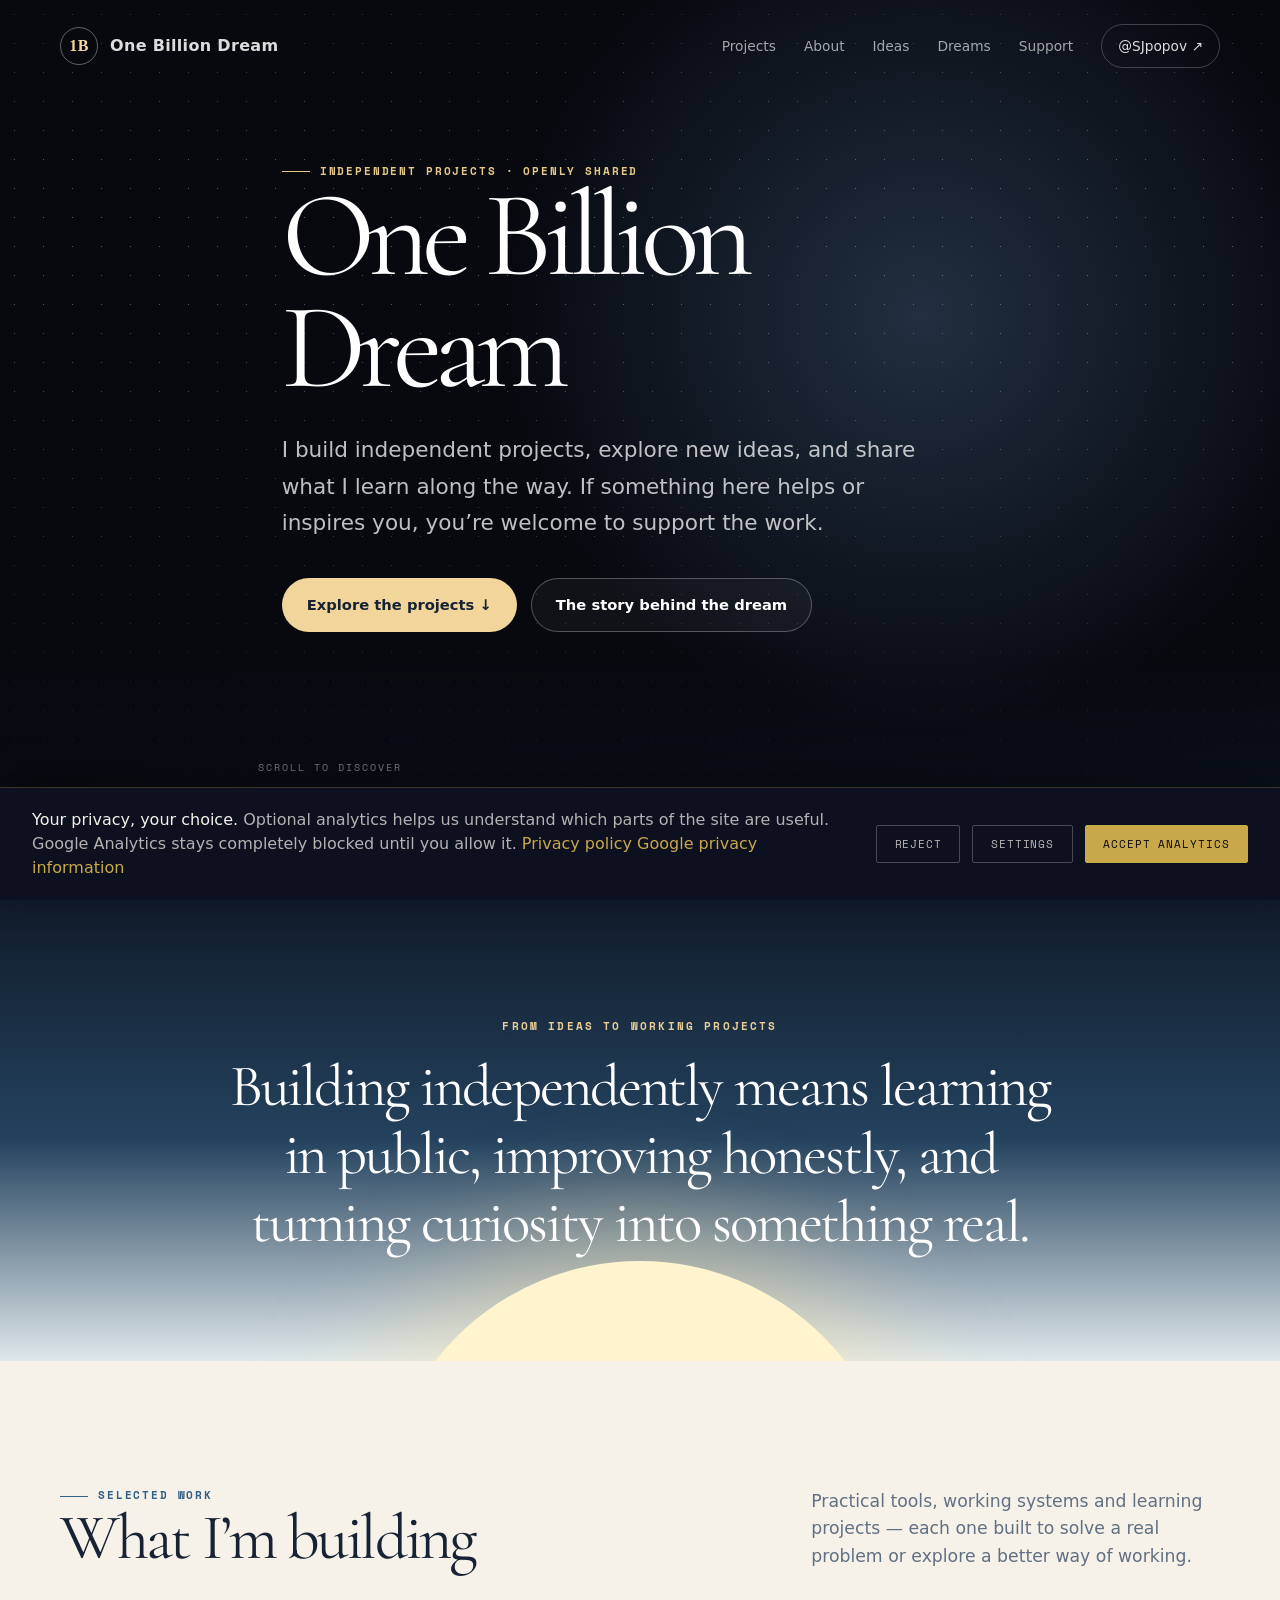
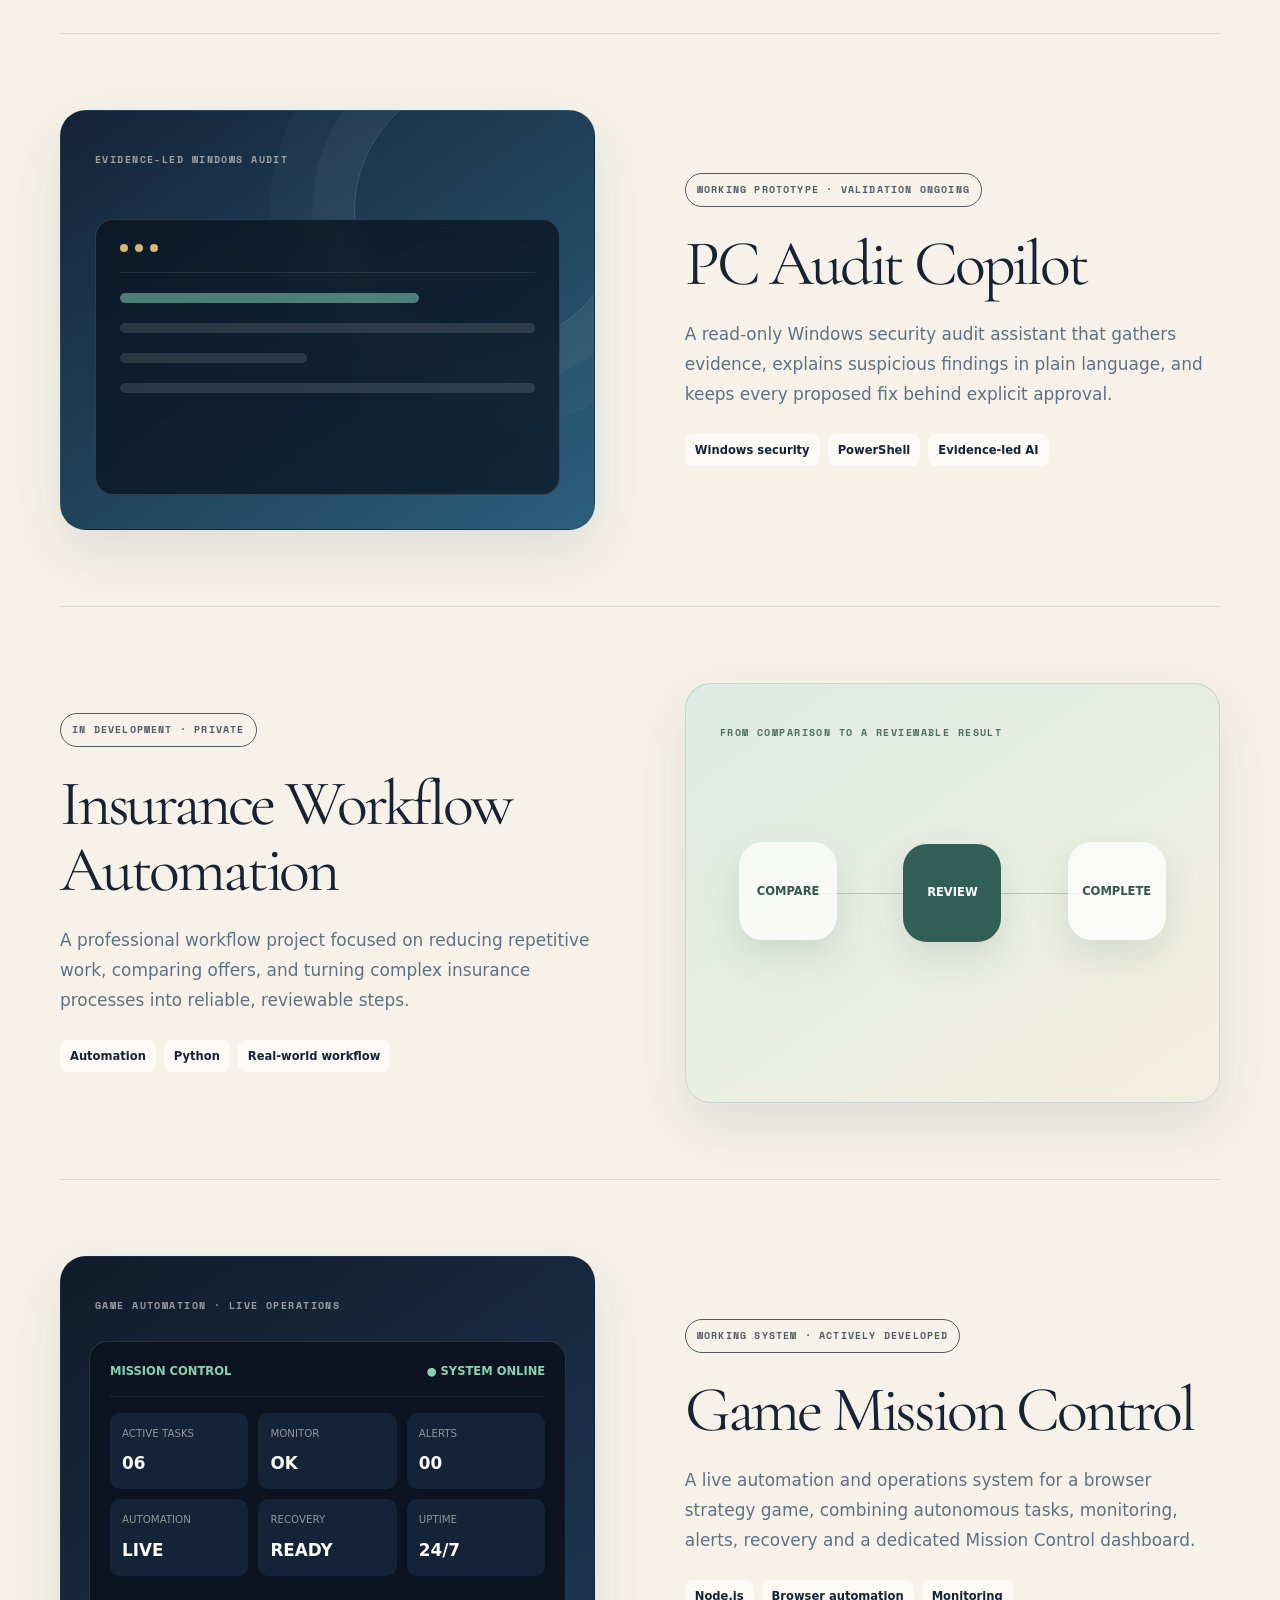
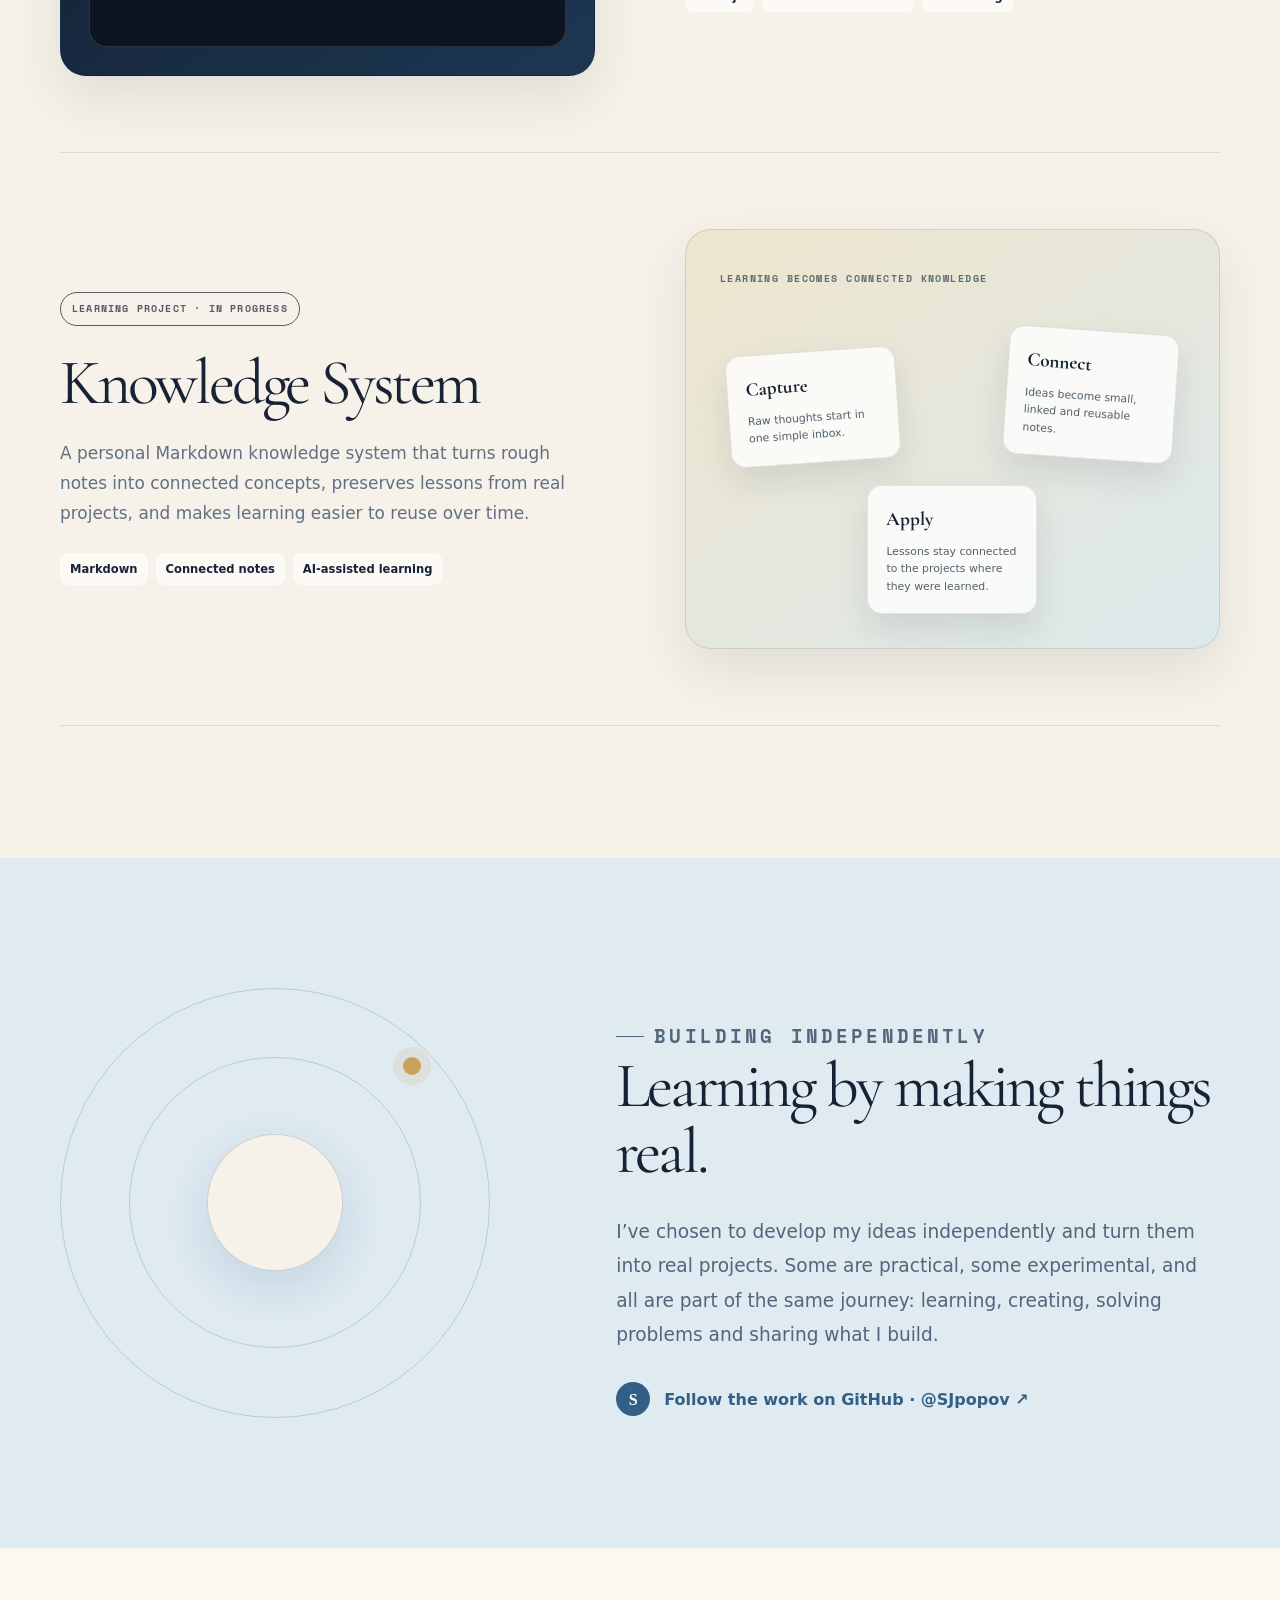
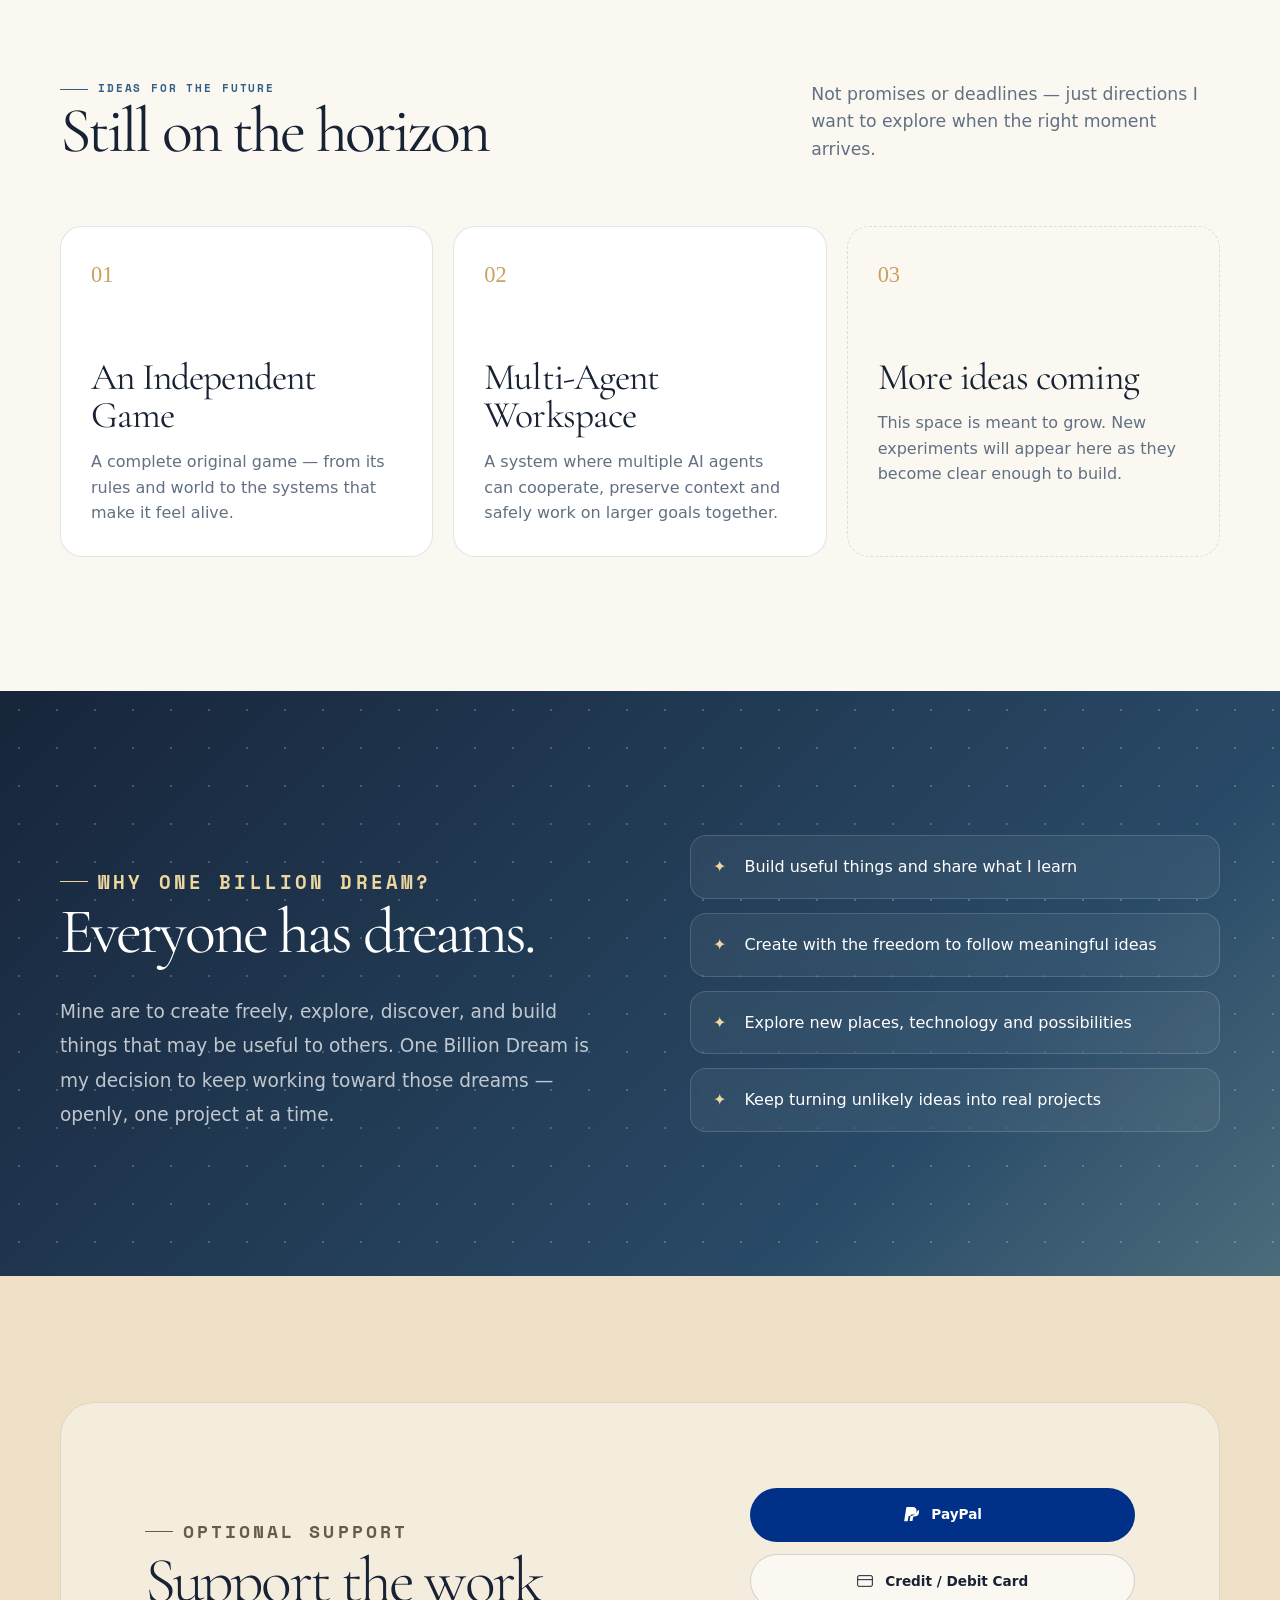
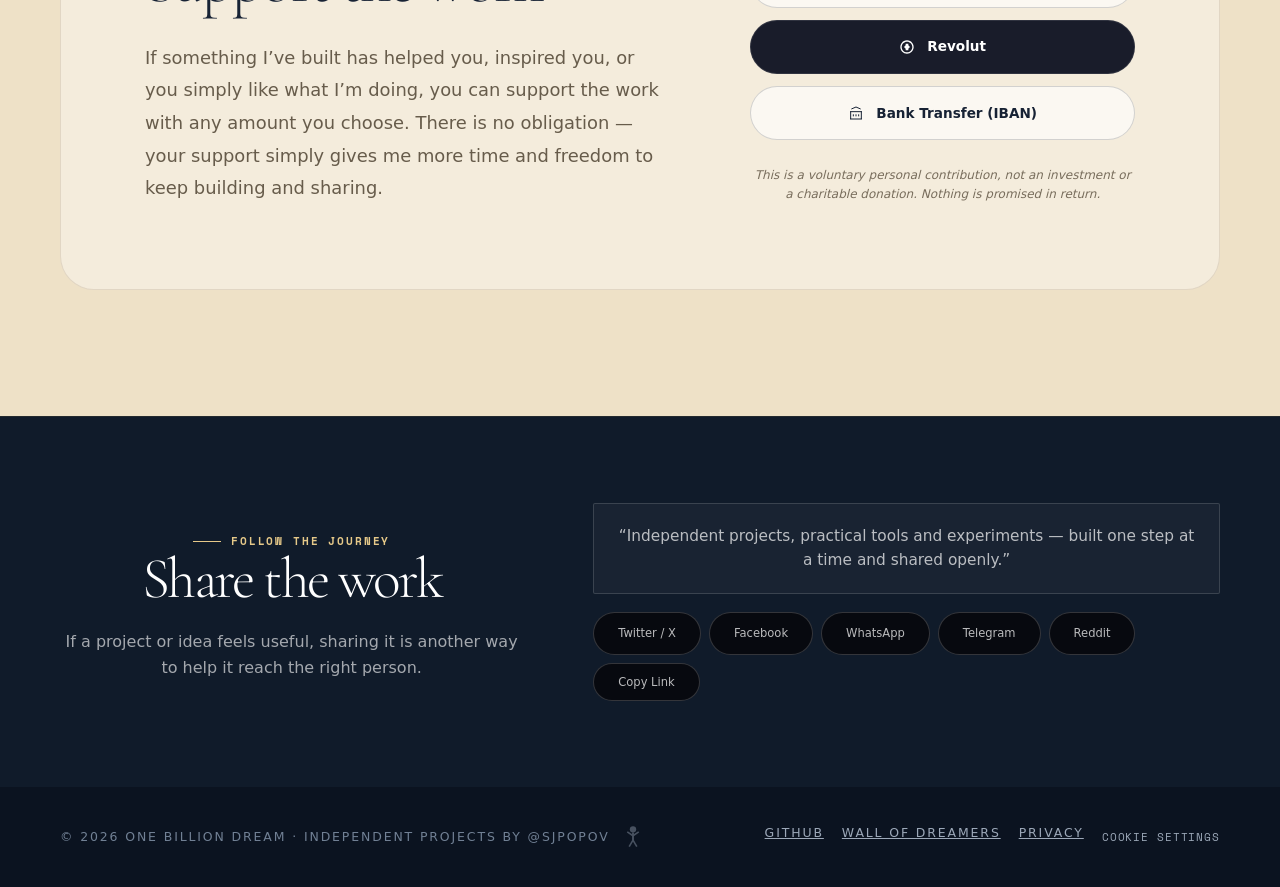
==== commit 7ba2cd1e: "Brighten hero and restore hidden game link" ====
--- a/index.html
+++ b/index.html
@@ -453,8 +453,6 @@
     border: 1px solid rgba(201,168,76,0.25);
   }
   .btn-bank:hover { background: rgba(201,168,76,0.08); }
-  .play-link:hover { opacity: 1 !important; }
-
   .donate-fine {
     font-size: 0.85rem;
     color: var(--muted);
@@ -1114,7 +1112,19 @@
 
 <footer>
   <div class="footer-inner">
-    <span>© 2026 One Billion Dream · Independent projects by @SJpopov</span>
+    <span class="footer-signature">
+      © 2026 One Billion Dream · Independent projects by @SJpopov
+      <a class="secret-game-link" href="/play" aria-label="Open the hidden game" title="A small detour">
+        <svg width="14" height="22" viewBox="0 0 22 34" aria-hidden="true">
+          <circle cx="11" cy="5" r="5" fill="currentColor"/>
+          <line x1="11" y1="10" x2="11" y2="22" stroke="currentColor" stroke-width="3"/>
+          <line x1="11" y1="15" x2="2" y2="9" stroke="currentColor" stroke-width="2.5"/>
+          <line x1="11" y1="15" x2="20" y2="9" stroke="currentColor" stroke-width="2.5"/>
+          <line x1="11" y1="22" x2="5" y2="32" stroke="currentColor" stroke-width="2.5"/>
+          <line x1="11" y1="22" x2="17" y2="32" stroke="currentColor" stroke-width="2.5"/>
+        </svg>
+      </a>
+    </span>
     <div class="footer-links">
       <a href="https://github.com/SJpopov" target="_blank" rel="noopener noreferrer">GitHub</a>
       <a href="/wall-of-dreamers">Wall of Dreamers</a>
--- a/site.css
+++ b/site.css
@@ -88,7 +88,7 @@
   text-align: left;
   background: var(--obd-night);
 }
-#hero .bg-video { opacity: .68; filter: saturate(.8) contrast(1.12); }
+#hero .bg-video { opacity: .82; filter: saturate(.95) contrast(1.06) brightness(1.08); }
 .hero-overlay,
 .star-noise { position: absolute; inset: 0; width: 100%; height: 100%; pointer-events: none; }
 #hero > .hero-overlay,
@@ -96,16 +96,17 @@
 .hero-overlay {
   z-index: 1;
   background:
-    radial-gradient(circle at 72% 35%, rgba(89, 123, 160, .18), transparent 34%),
-    linear-gradient(90deg, rgba(7,9,15,.94) 0%, rgba(7,9,15,.72) 48%, rgba(7,9,15,.25) 100%),
+    radial-gradient(circle at 72% 35%, rgba(100, 145, 192, .28), transparent 38%),
+    linear-gradient(90deg, rgba(7,9,15,.8) 0%, rgba(7,9,15,.52) 48%, rgba(7,9,15,.16) 100%),
     linear-gradient(0deg, #101b2a 0%, transparent 26%);
 }
 .star-noise {
   z-index: 1;
-  opacity: .26;
-  background-image: radial-gradient(rgba(255,255,255,.7) .7px, transparent .8px);
-  background-size: 31px 31px;
-  mask-image: linear-gradient(to bottom, transparent, black 25%, transparent 90%);
+  opacity: .44;
+  background-image: radial-gradient(rgba(255,255,255,.82) .7px, transparent .9px);
+  background-size: 29px 29px;
+  mix-blend-mode: screen;
+  mask-image: linear-gradient(to bottom, rgba(0,0,0,.45), black 24%, rgba(0,0,0,.08) 92%);
 }
 #hero .hero-content { position: relative; z-index: 3; width: min(1160px, calc(100% - 48px)); margin: 0 auto; padding-top: 70px; }
 #hero .hero-copy { max-width: 790px; }
@@ -268,6 +269,20 @@
 
 body > footer { position: relative; z-index: 1; padding: 36px 24px; color: #718094; background: #0b1320; font-family: Inter,ui-sans-serif,system-ui,sans-serif; font-size: .78rem; }
 .footer-inner { width: min(1160px,calc(100% - 24px)); margin: 0 auto; display: flex; justify-content: space-between; gap: 24px; }
+.footer-signature { display: inline-flex; align-items: center; gap: 9px; }
+.secret-game-link {
+  display: inline-flex;
+  align-items: center;
+  justify-content: center;
+  width: 28px;
+  height: 28px;
+  color: #9ca8b8;
+  opacity: .42;
+  transition: color .2s ease, opacity .2s ease, transform .2s ease;
+}
+.secret-game-link:hover,
+.secret-game-link:focus-visible { color: #e6c989; opacity: 1; transform: translateY(-2px); }
+.secret-game-link svg { display: block; }
 .footer-links { display: flex; flex-wrap: wrap; gap: 18px; }
 body > footer a,
 body > footer .cookie-settings-link { color: #9ca8b8; }
@@ -277,7 +292,7 @@
   .nav-links a:not(.nav-github) { display: none; }
   #hero { min-height: 720px; }
   #hero .hero-content { width: min(100% - 32px,680px); }
-  .hero-overlay { background: linear-gradient(90deg,rgba(7,9,15,.93),rgba(7,9,15,.55)),linear-gradient(0deg,#101b2a,transparent 32%); }
+  .hero-overlay { background: linear-gradient(90deg,rgba(7,9,15,.84),rgba(7,9,15,.45)),linear-gradient(0deg,#101b2a,transparent 32%); }
   #hero h1 { font-size: clamp(4rem,18vw,6.6rem); }
   .section-head,
   .about-grid,
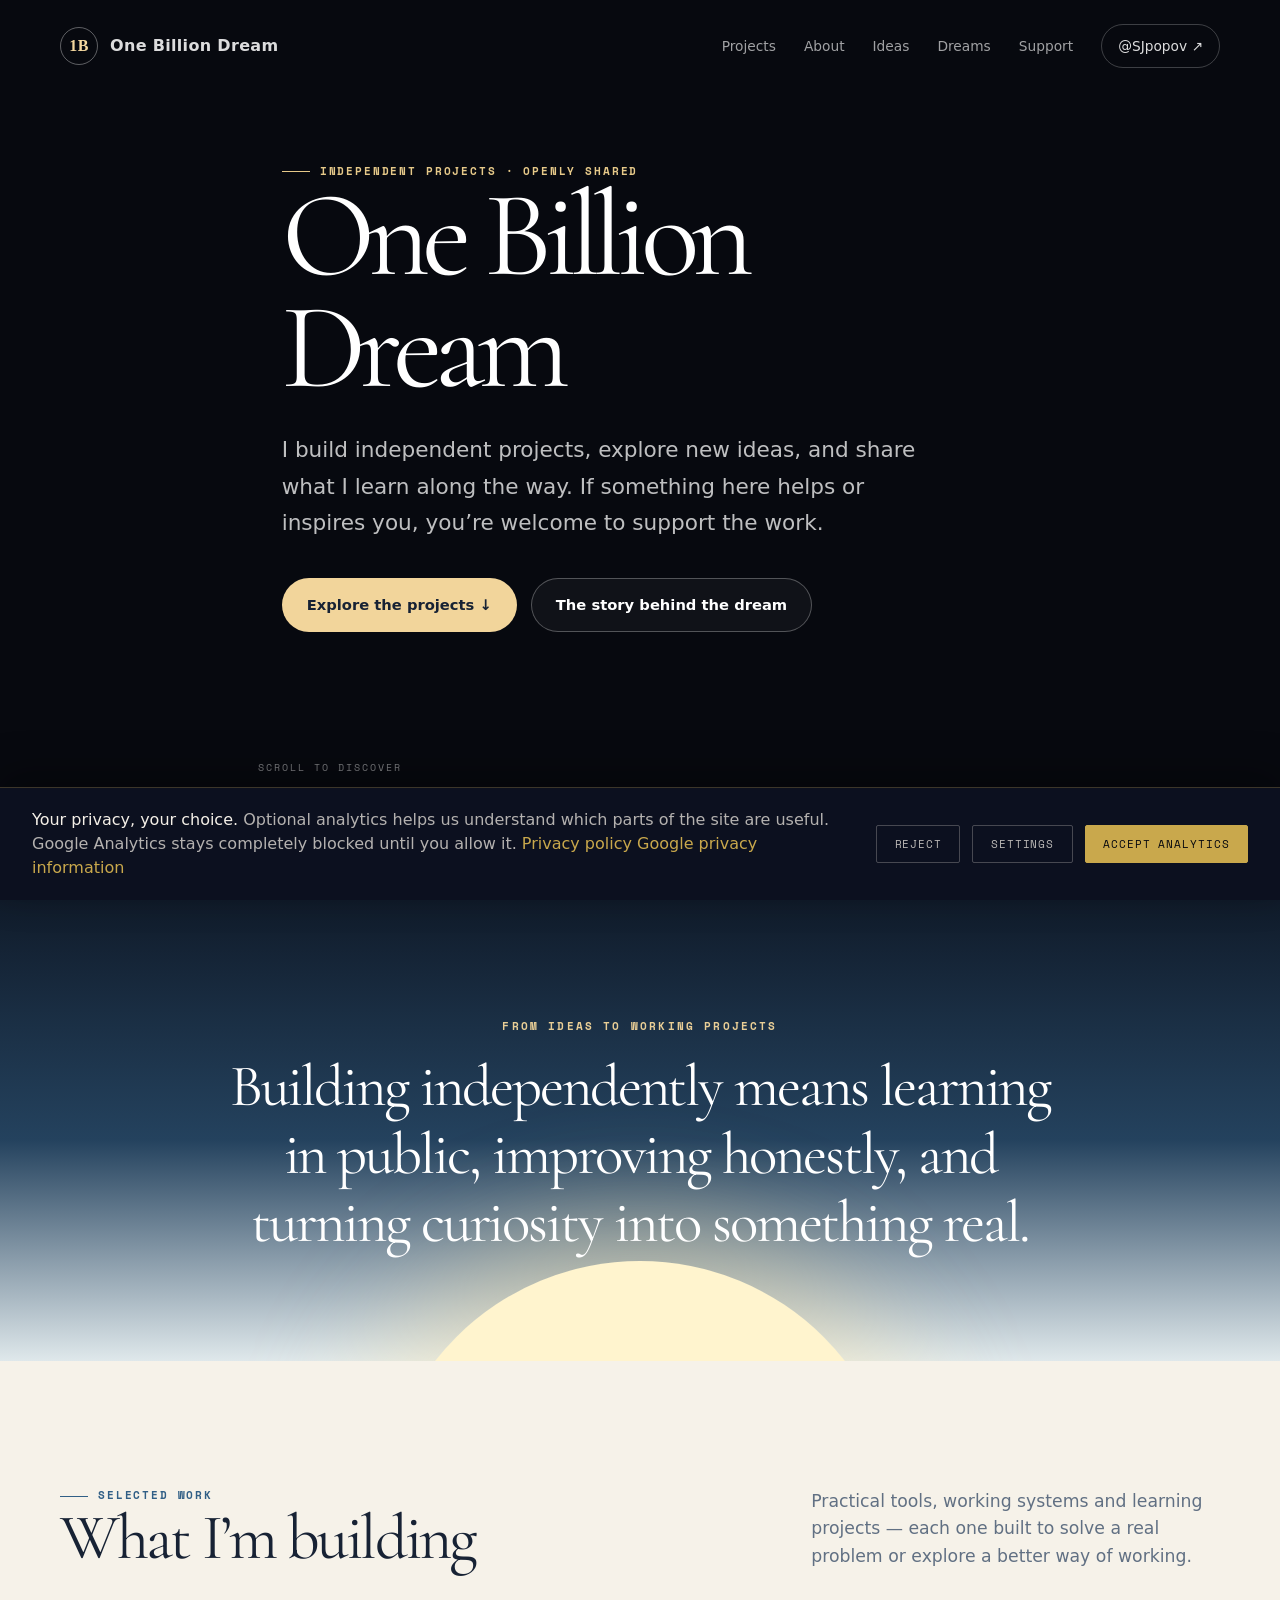
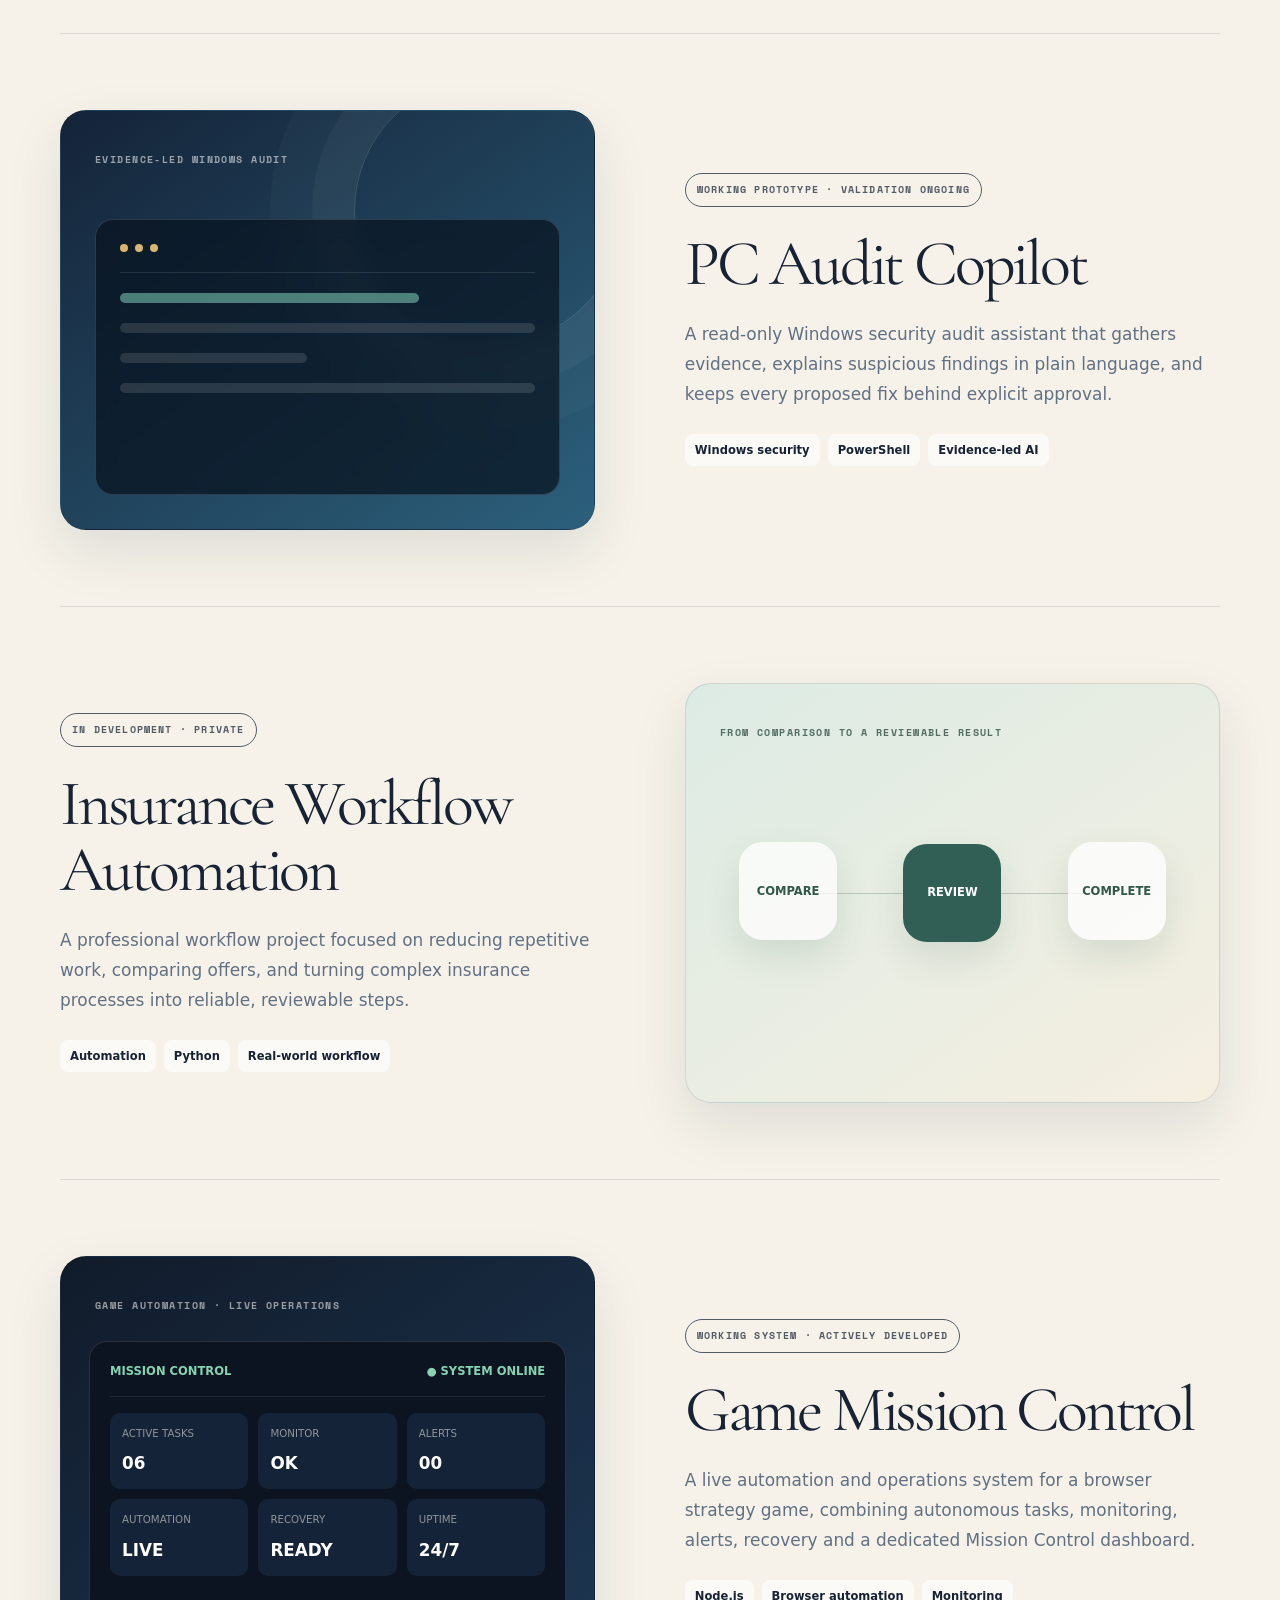
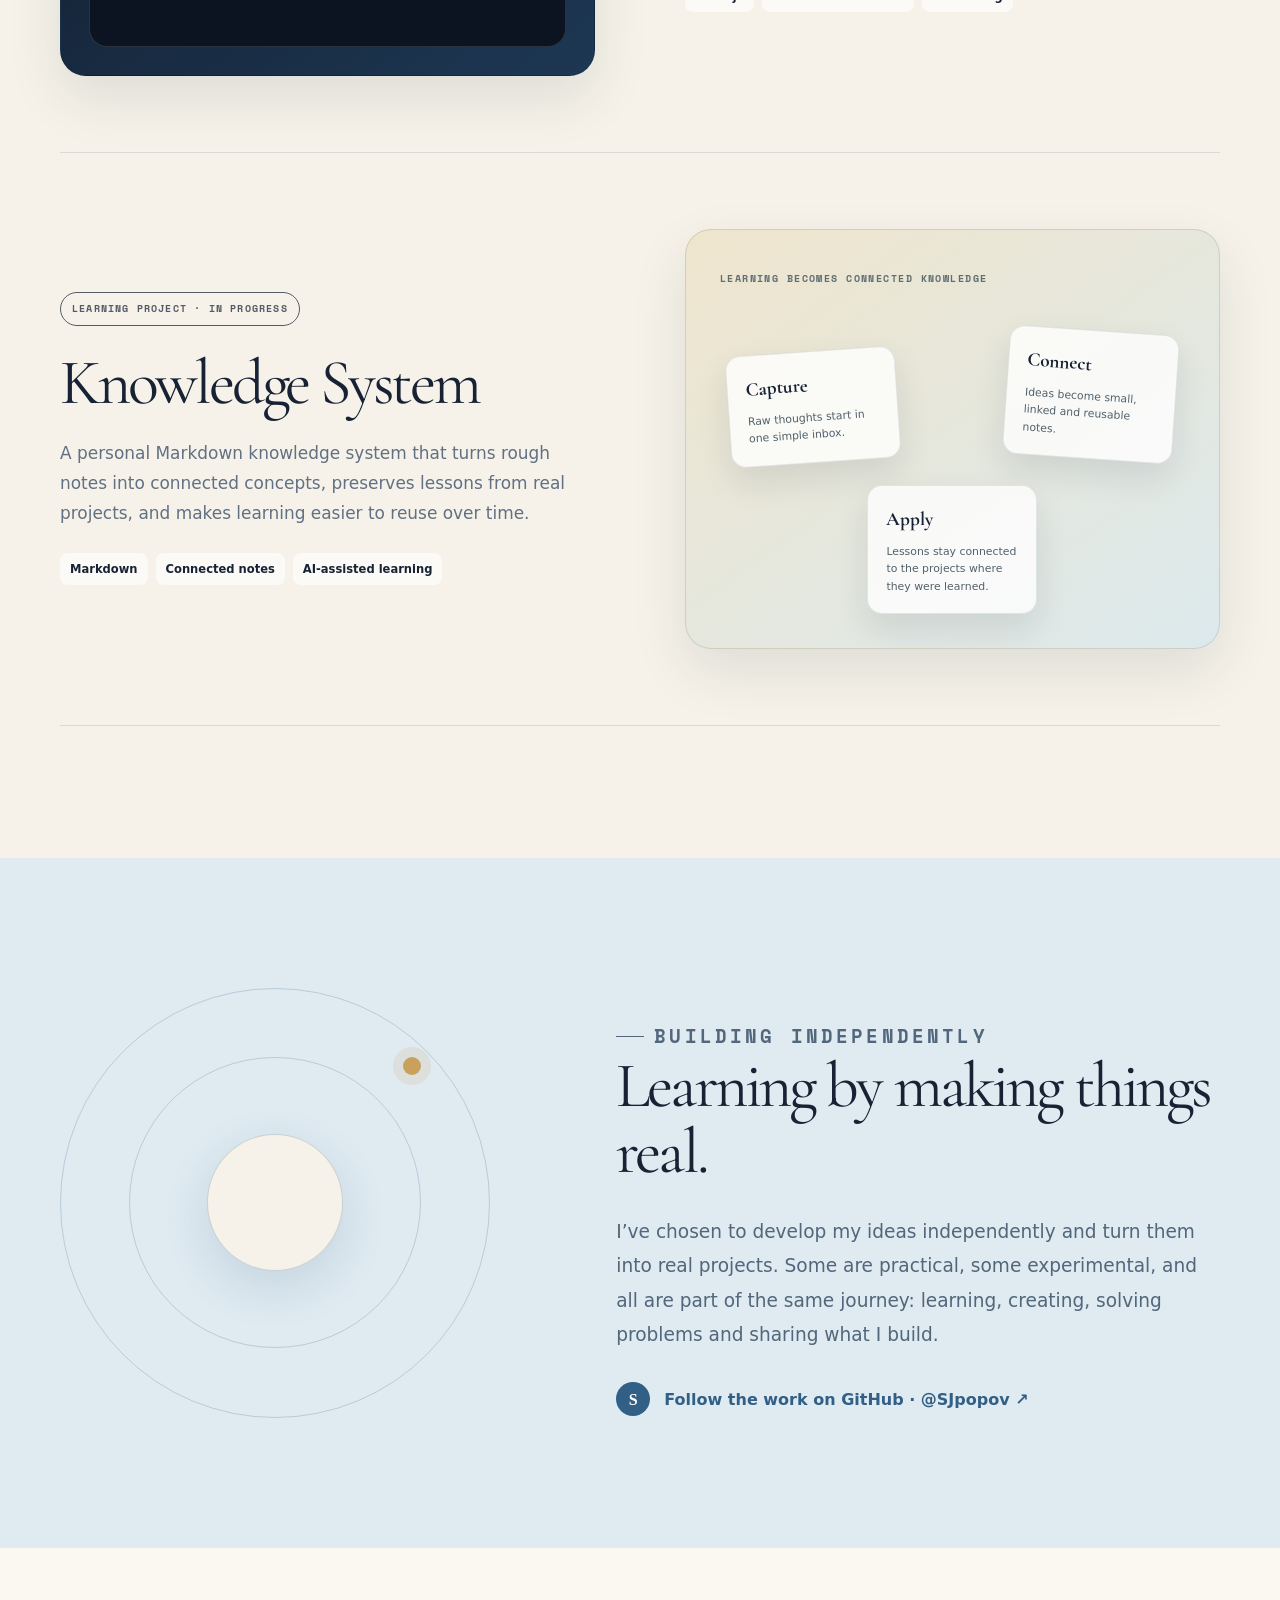
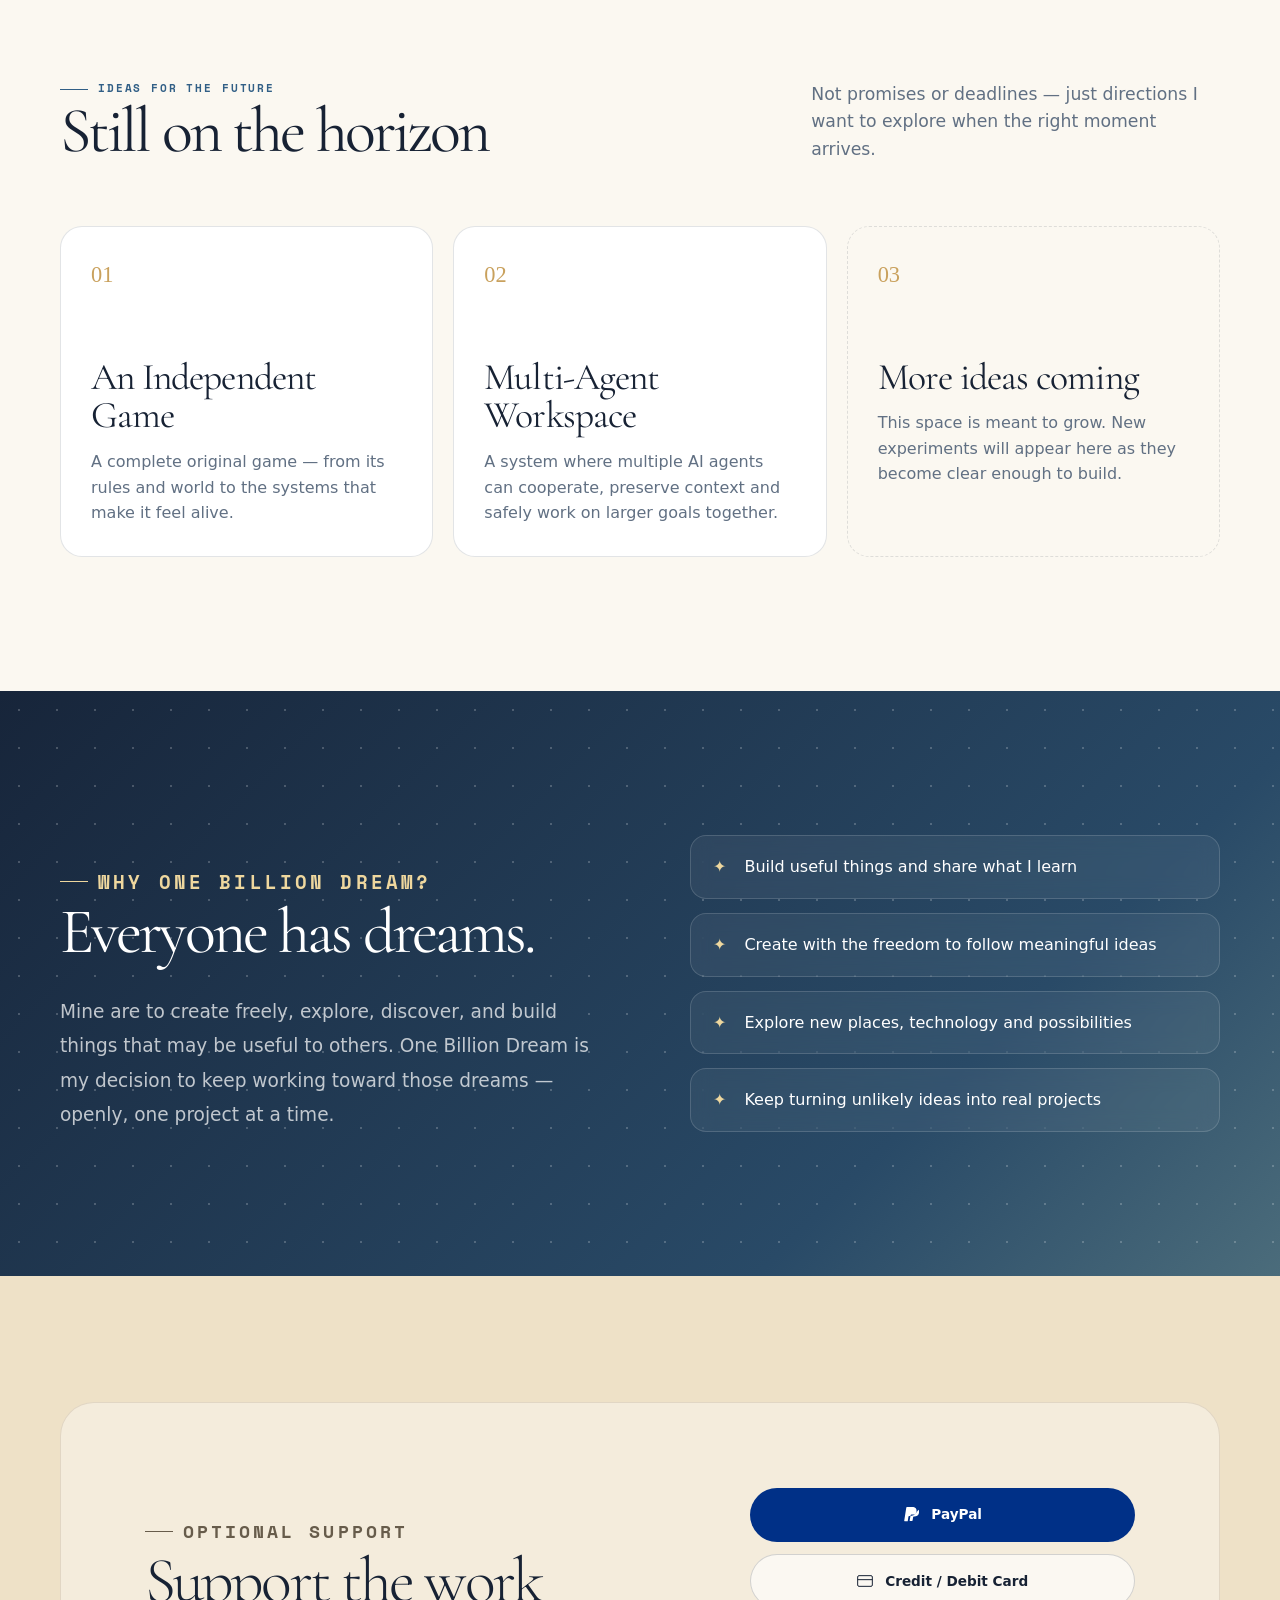
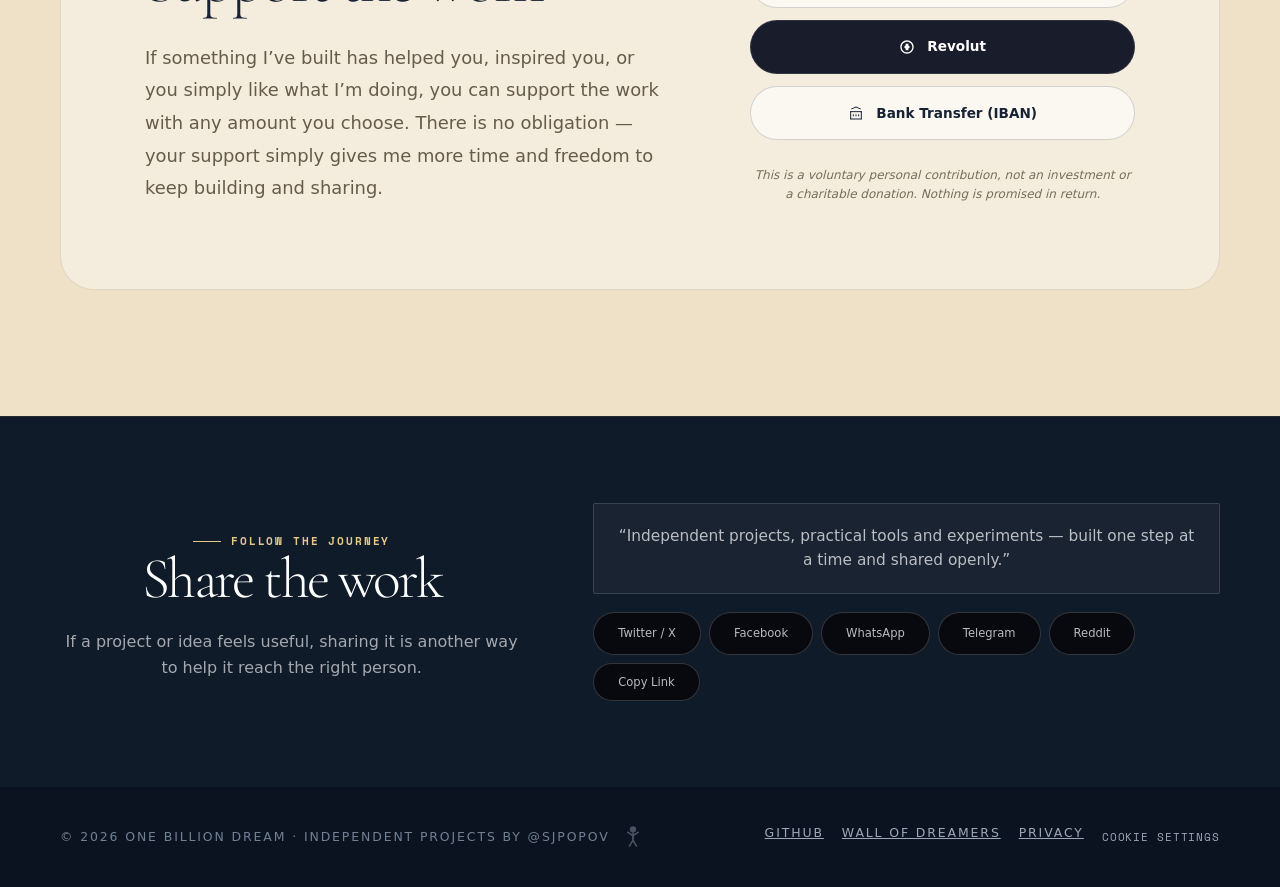
==== commit 17f34538: "Restore natural hero video presentation" ====
--- a/index.html
+++ b/index.html
@@ -905,8 +905,6 @@
     <video id="hero-video-b" class="bg-video" muted playsinline preload="auto" aria-hidden="true" tabindex="-1" style="opacity:0;">
       <source src="857251-hd_1620_1080_25fps.mp4#t=0.001" type="video/mp4">
     </video>
-    <div class="hero-overlay"></div>
-    <div class="star-noise"></div>
     <div class="hero-content" id="top">
       <div class="hero-copy">
         <p class="eyebrow">Independent projects · openly shared</p>
@@ -1350,7 +1348,7 @@
     if (activeVid.duration - activeVid.currentTime <= FADE) {
       standbyVid.currentTime = 0;
       standbyVid.play();
-      standbyVid.style.opacity = '0.68';
+      standbyVid.style.opacity = '1';
       activeVid.style.opacity = '0';
       const prev = activeVid;
       activeVid = standbyVid;
--- a/site.css
+++ b/site.css
@@ -88,26 +88,7 @@
   text-align: left;
   background: var(--obd-night);
 }
-#hero .bg-video { opacity: .82; filter: saturate(.95) contrast(1.06) brightness(1.08); }
-.hero-overlay,
-.star-noise { position: absolute; inset: 0; width: 100%; height: 100%; pointer-events: none; }
-#hero > .hero-overlay,
-#hero > .star-noise { position: absolute; z-index: 1; }
-.hero-overlay {
-  z-index: 1;
-  background:
-    radial-gradient(circle at 72% 35%, rgba(100, 145, 192, .28), transparent 38%),
-    linear-gradient(90deg, rgba(7,9,15,.8) 0%, rgba(7,9,15,.52) 48%, rgba(7,9,15,.16) 100%),
-    linear-gradient(0deg, #101b2a 0%, transparent 26%);
-}
-.star-noise {
-  z-index: 1;
-  opacity: .44;
-  background-image: radial-gradient(rgba(255,255,255,.82) .7px, transparent .9px);
-  background-size: 29px 29px;
-  mix-blend-mode: screen;
-  mask-image: linear-gradient(to bottom, rgba(0,0,0,.45), black 24%, rgba(0,0,0,.08) 92%);
-}
+#hero .bg-video { opacity: 1; filter: none; }
 #hero .hero-content { position: relative; z-index: 3; width: min(1160px, calc(100% - 48px)); margin: 0 auto; padding-top: 70px; }
 #hero .hero-copy { max-width: 790px; }
 #hero .eyebrow { color: #e6c989; opacity: 1; animation: none; }
@@ -292,7 +273,6 @@
   .nav-links a:not(.nav-github) { display: none; }
   #hero { min-height: 720px; }
   #hero .hero-content { width: min(100% - 32px,680px); }
-  .hero-overlay { background: linear-gradient(90deg,rgba(7,9,15,.84),rgba(7,9,15,.45)),linear-gradient(0deg,#101b2a,transparent 32%); }
   #hero h1 { font-size: clamp(4rem,18vw,6.6rem); }
   .section-head,
   .about-grid,
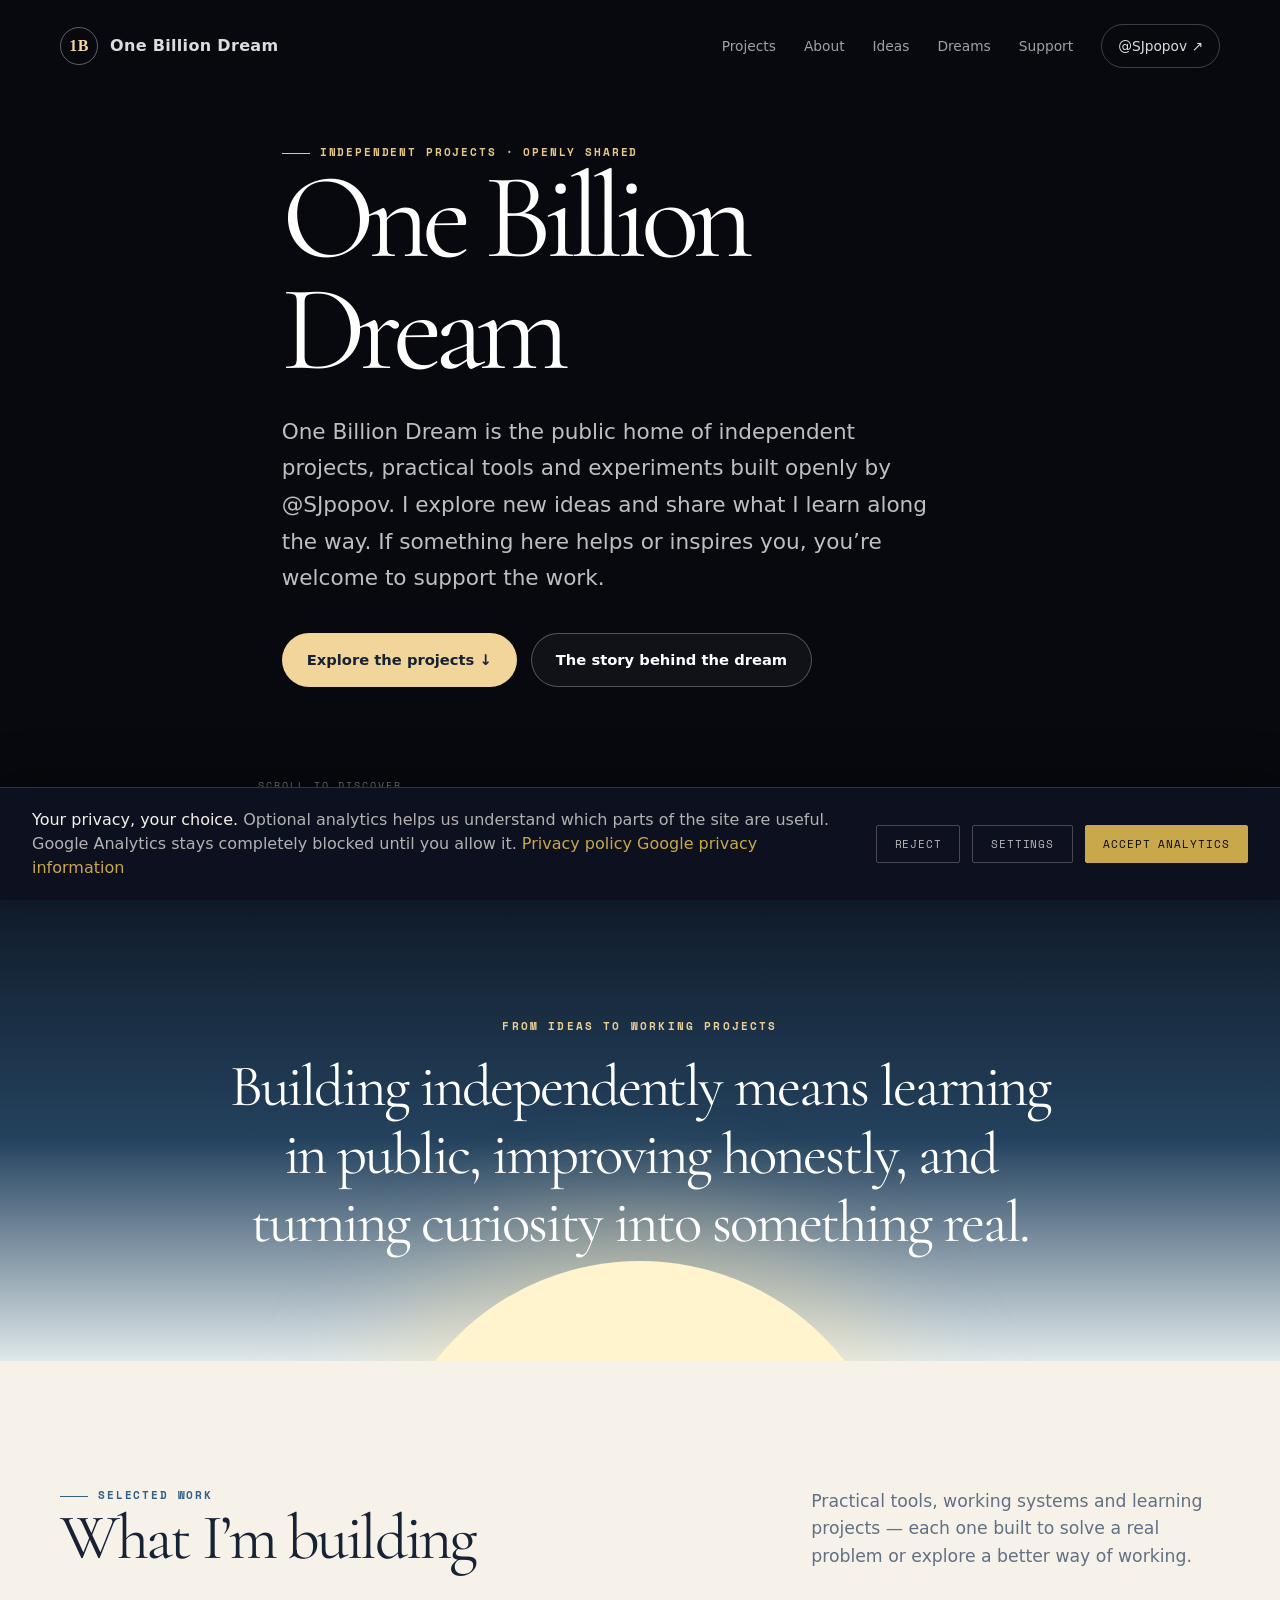
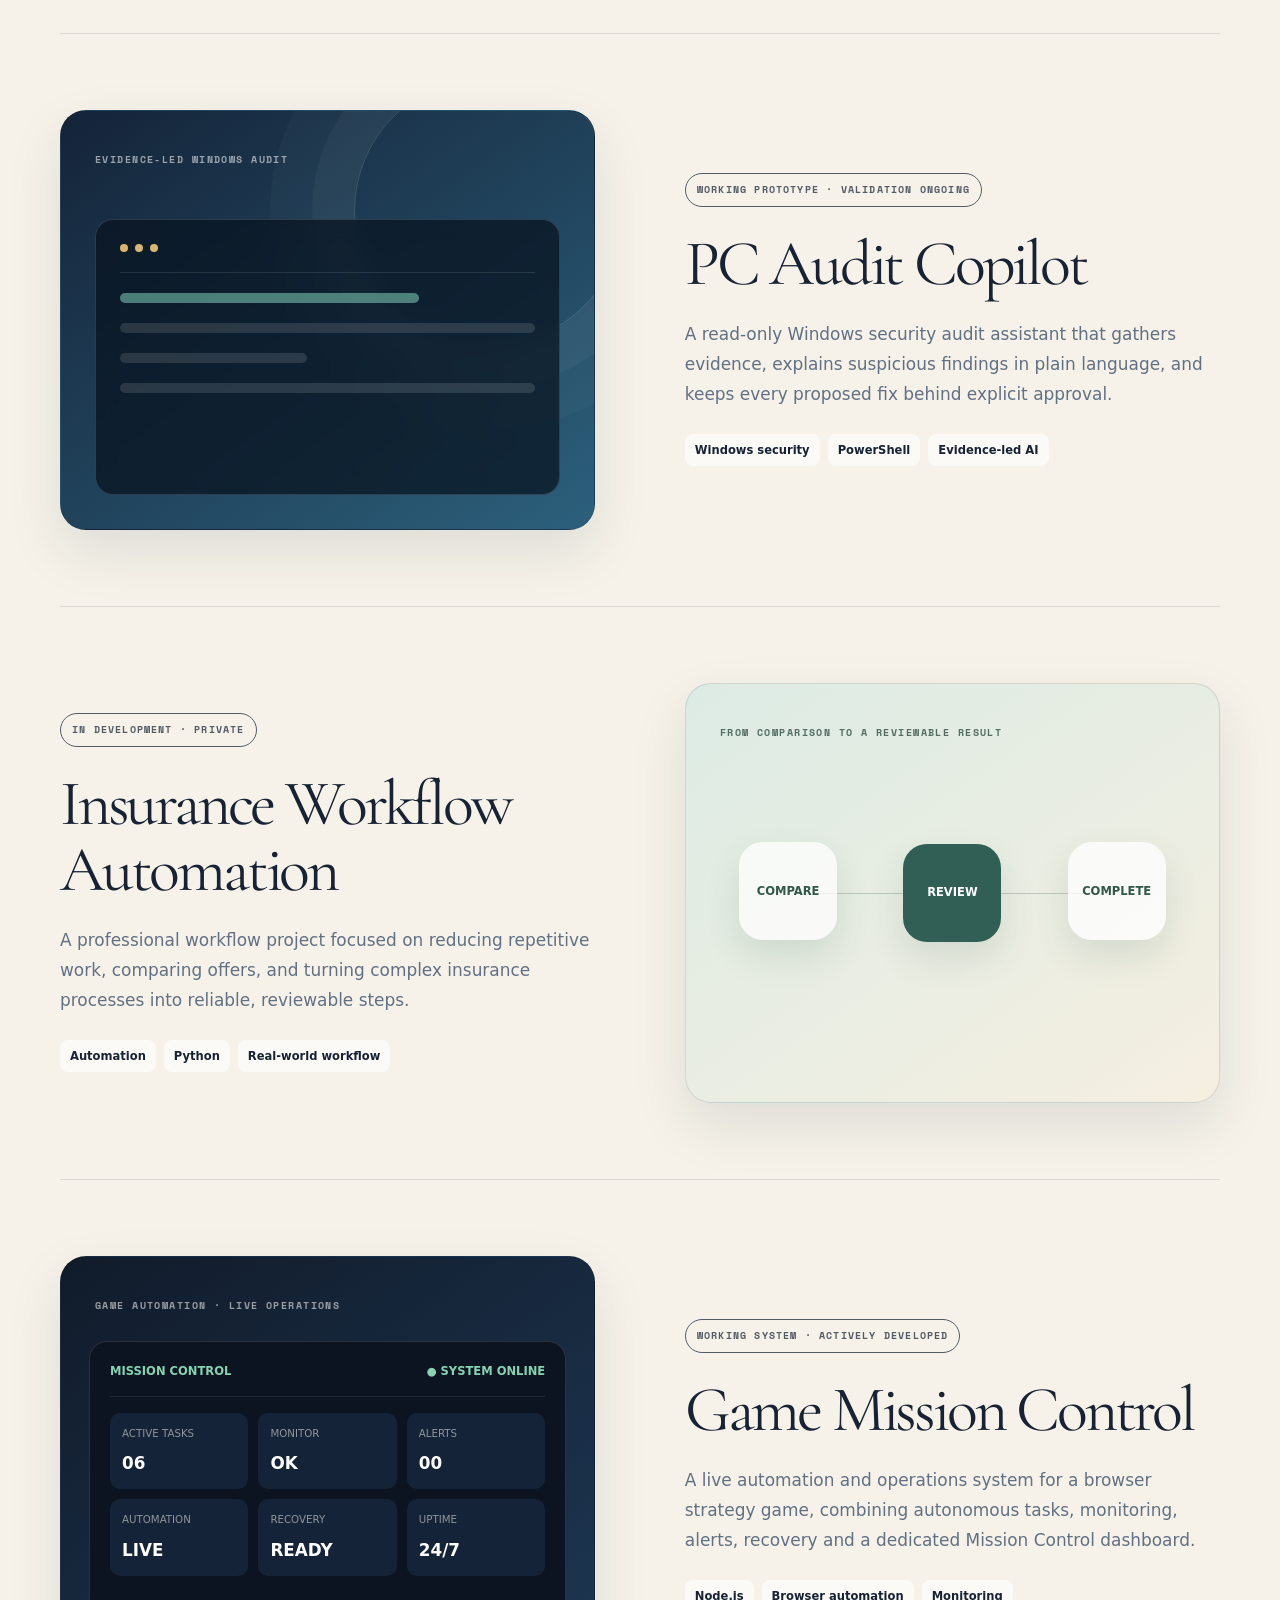
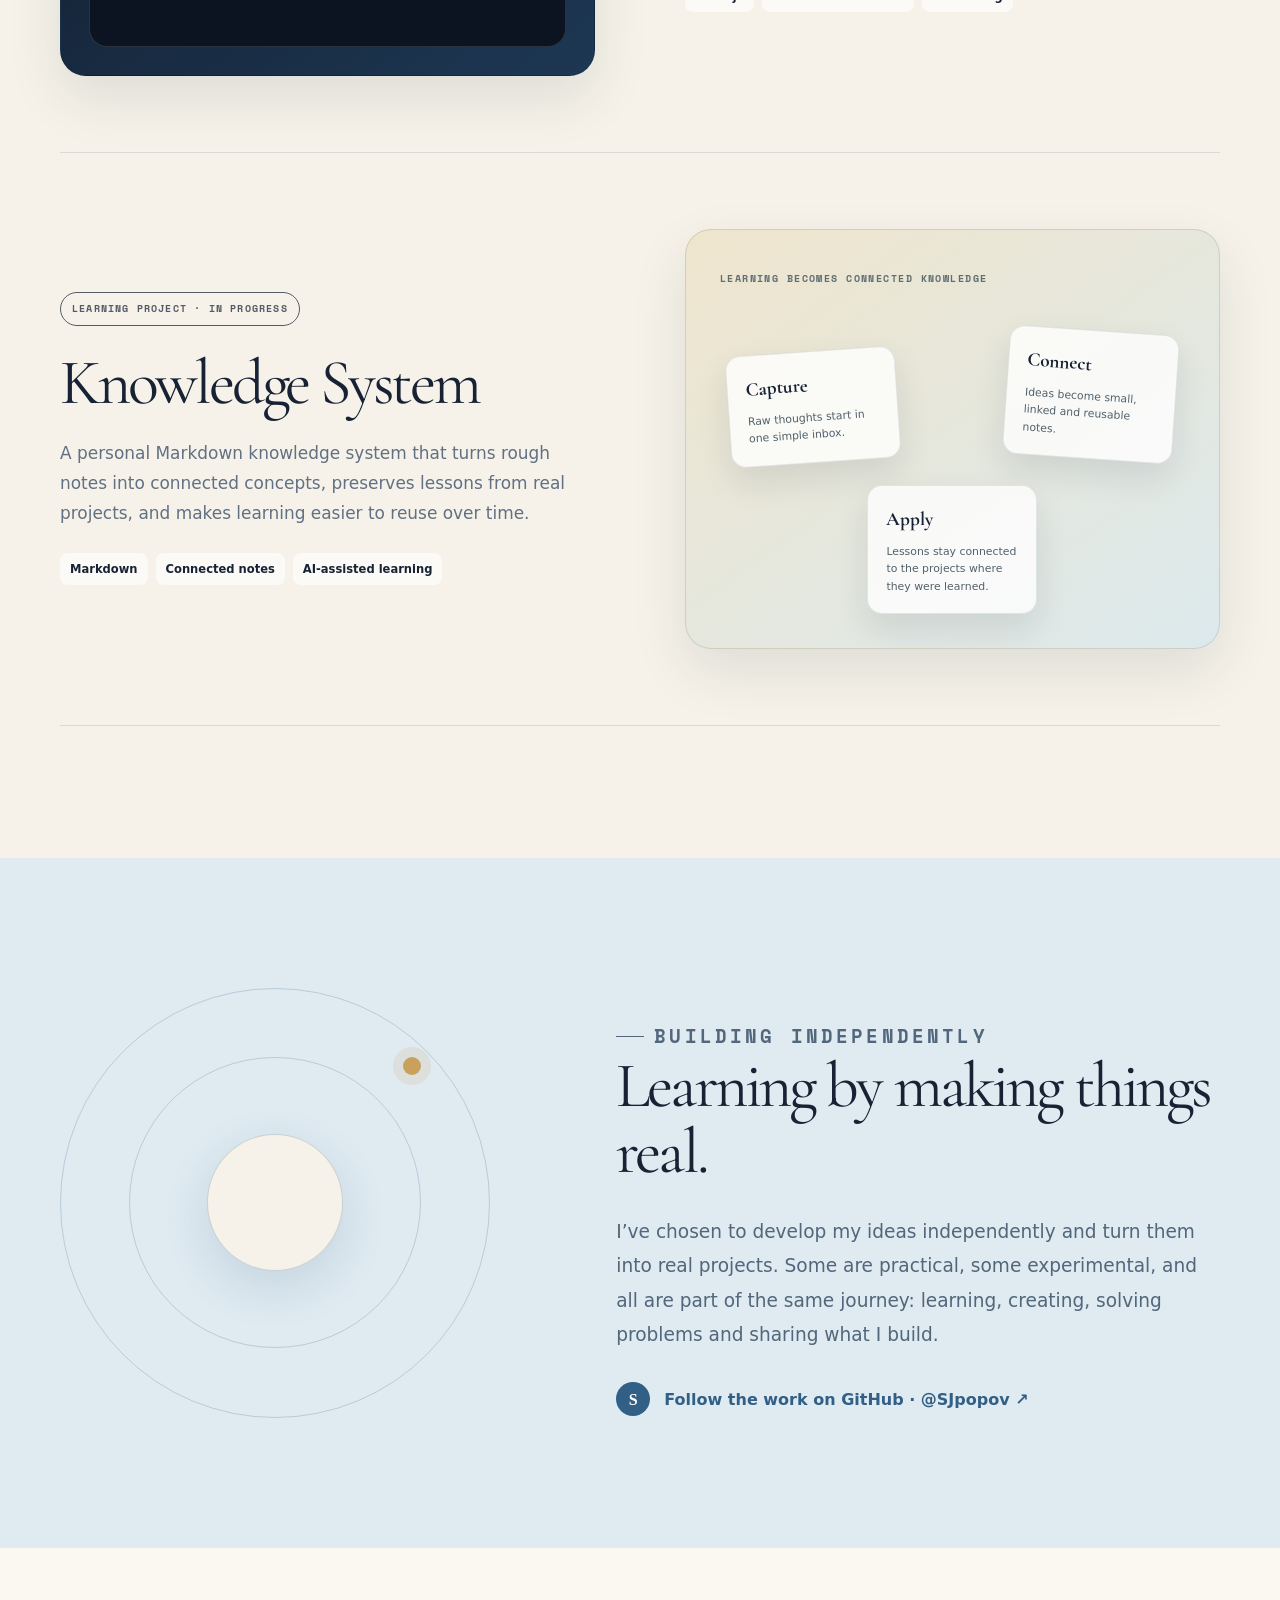
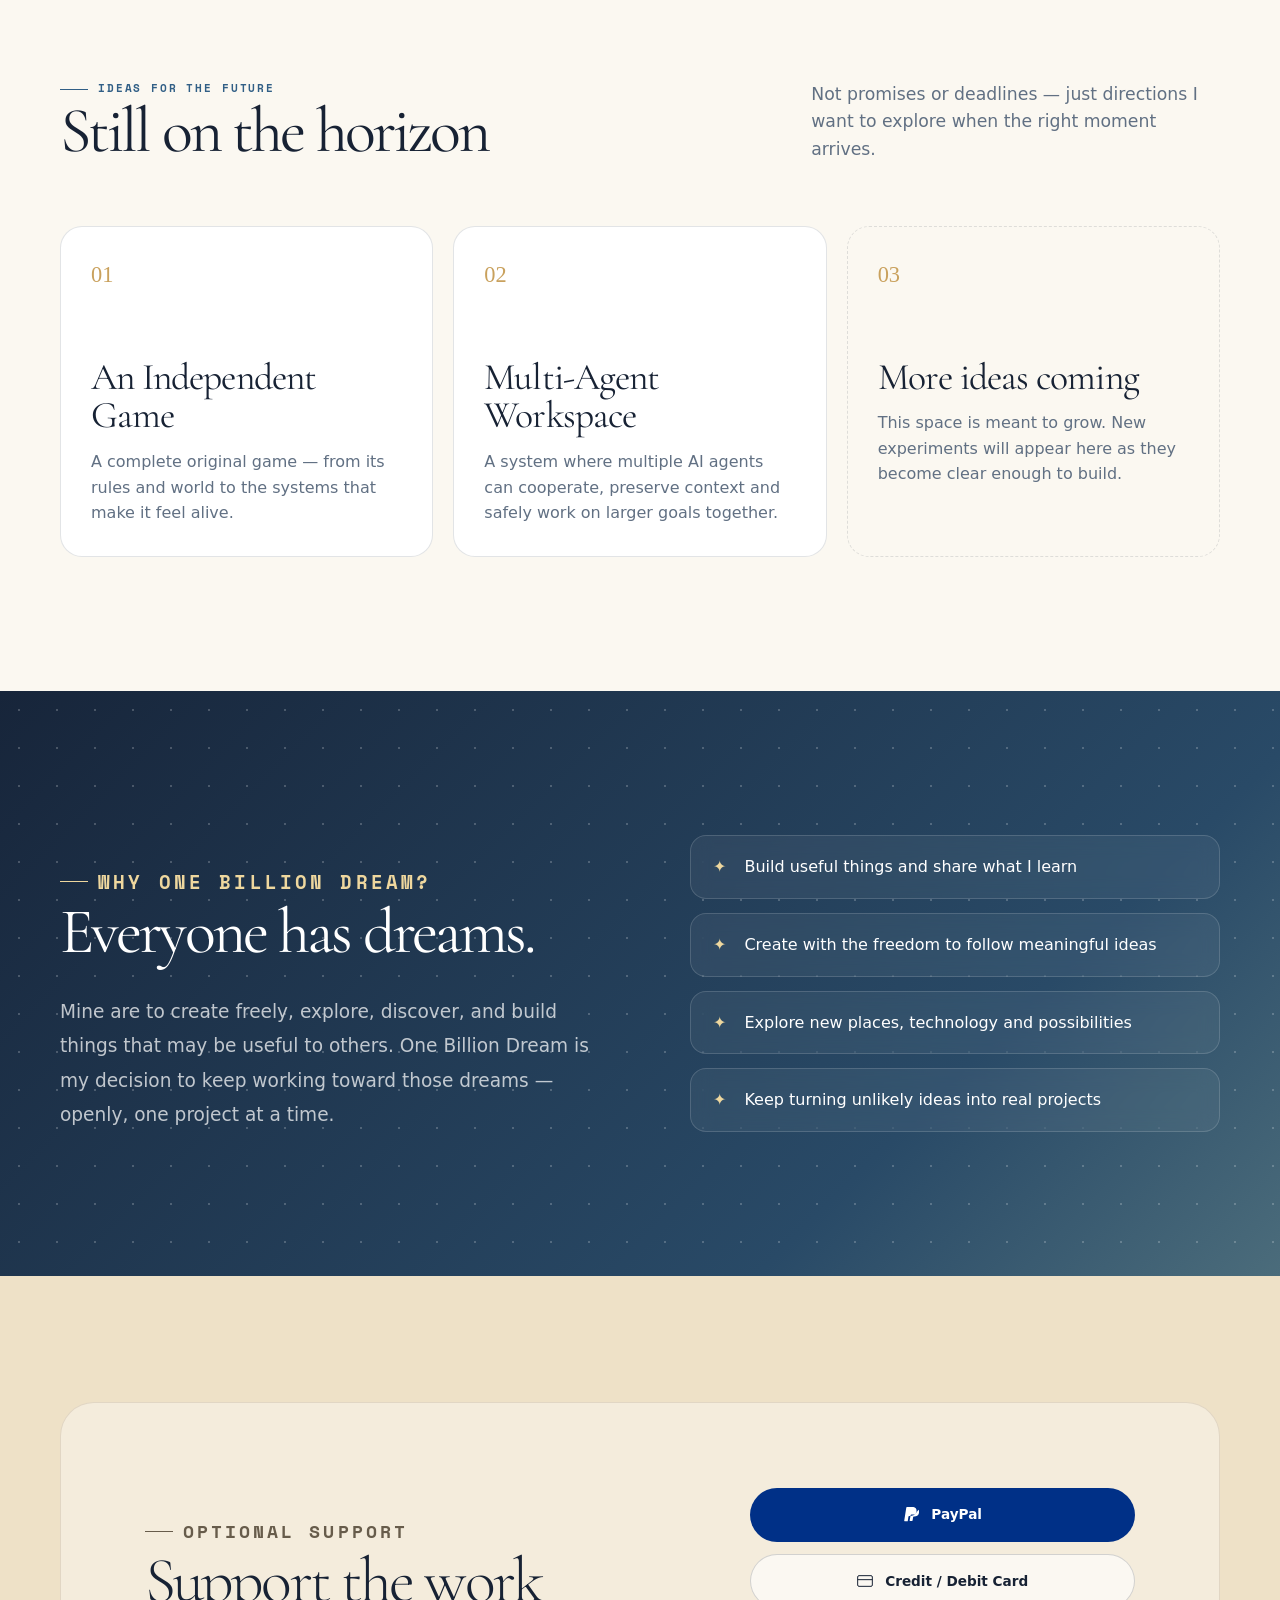
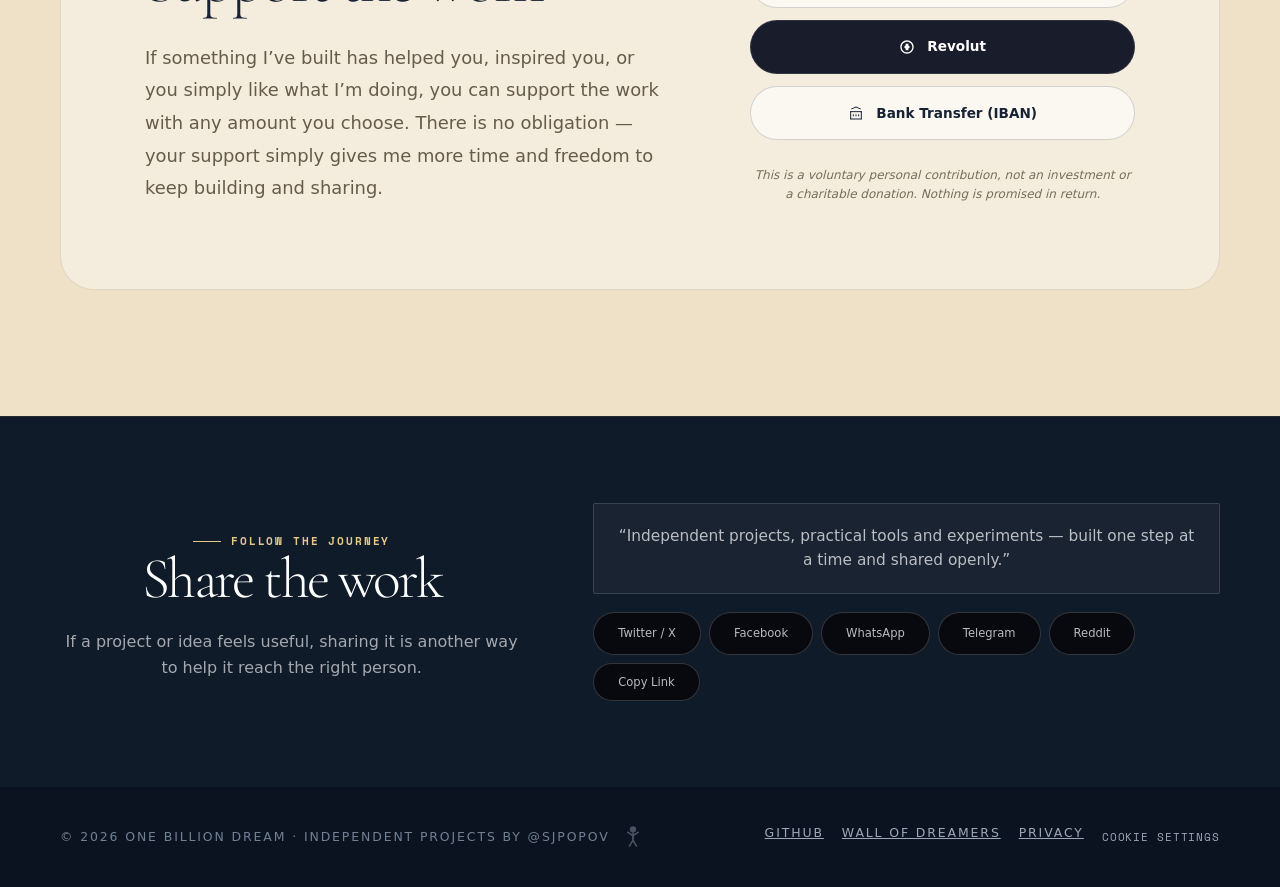
==== commit 0a3a9375: "Improve Google search context" ====
--- a/index.html
+++ b/index.html
@@ -909,7 +909,7 @@
       <div class="hero-copy">
         <p class="eyebrow">Independent projects · openly shared</p>
         <h1>One Billion Dream</h1>
-        <p class="hero-lede">I build independent projects, explore new ideas, and share what I learn along the way. If something here helps or inspires you, you’re welcome to support the work.</p>
+        <p class="hero-lede">One Billion Dream is the public home of independent projects, practical tools and experiments built openly by @SJpopov. I explore new ideas and share what I learn along the way. If something here helps or inspires you, you’re welcome to support the work.</p>
         <div class="hero-actions">
           <a class="site-button site-button-primary" href="#projects">Explore the projects ↓</a>
           <a class="site-button site-button-secondary" href="#dreams">The story behind the dream</a>
@@ -997,7 +997,7 @@
           <div class="project-copy">
             <span class="status">Learning project · in progress</span>
             <h3>Knowledge System</h3>
-            <p>A personal Markdown knowledge system that turns rough notes into connected concepts, preserves lessons from real projects, and makes learning easier to reuse over time.</p>
+            <p data-nosnippet>A personal Markdown knowledge system that turns rough notes into connected concepts, preserves lessons from real projects, and makes learning easier to reuse over time.</p>
             <div class="card-meta"><span>Markdown</span><span>Connected notes</span><span>AI-assisted learning</span></div>
           </div>
         </article>
@@ -1342,19 +1342,47 @@
   const vidA = document.getElementById('hero-video');
   const vidB = document.getElementById('hero-video-b');
   let activeVid = vidA, standbyVid = vidB;
+  let videoTransitioning = false;
   const FADE = 1.4; // seconds — keep in sync with .bg-video transition
+
+  async function crossfadeHeroVideo() {
+    if (videoTransitioning) return;
+    videoTransitioning = true;
+
+    const outgoingVid = activeVid;
+    const incomingVid = standbyVid;
+    incomingVid.currentTime = 0;
+
+    try {
+      await incomingVid.play();
+    } catch {
+      // If starting the standby copy is rejected, restart the visible copy
+      // instead of leaving the hero without a moving background.
+      outgoingVid.currentTime = 0;
+      outgoingVid.style.opacity = '1';
+      outgoingVid.play().catch(() => {});
+      videoTransitioning = false;
+      return;
+    }
+
+    incomingVid.style.opacity = '1';
+    outgoingVid.style.opacity = '0';
+    activeVid = incomingVid;
+    standbyVid = outgoingVid;
+
+    setTimeout(() => {
+      outgoingVid.pause();
+      outgoingVid.currentTime = 0;
+      videoTransitioning = false;
+    }, FADE * 1000 + 100);
+  }
+
+  // Keep the proven pre-redesign polling approach. Unlike the previous
+  // version, do not stop checking once a missed boundary marks the video as
+  // paused/ended; a remaining time of zero still starts the crossfade.
   setInterval(() => {
-    if (!activeVid.duration || activeVid.paused) return;
-    if (activeVid.duration - activeVid.currentTime <= FADE) {
-      standbyVid.currentTime = 0;
-      standbyVid.play();
-      standbyVid.style.opacity = '1';
-      activeVid.style.opacity = '0';
-      const prev = activeVid;
-      activeVid = standbyVid;
-      standbyVid = prev;
-      setTimeout(() => prev.pause(), FADE * 1000 + 100);
-    }
+    if (videoTransitioning || !activeVid.duration) return;
+    if (activeVid.duration - activeVid.currentTime <= FADE) crossfadeHeroVideo();
   }, 250);
 
   // Pause the background video for users who prefer reduced motion
